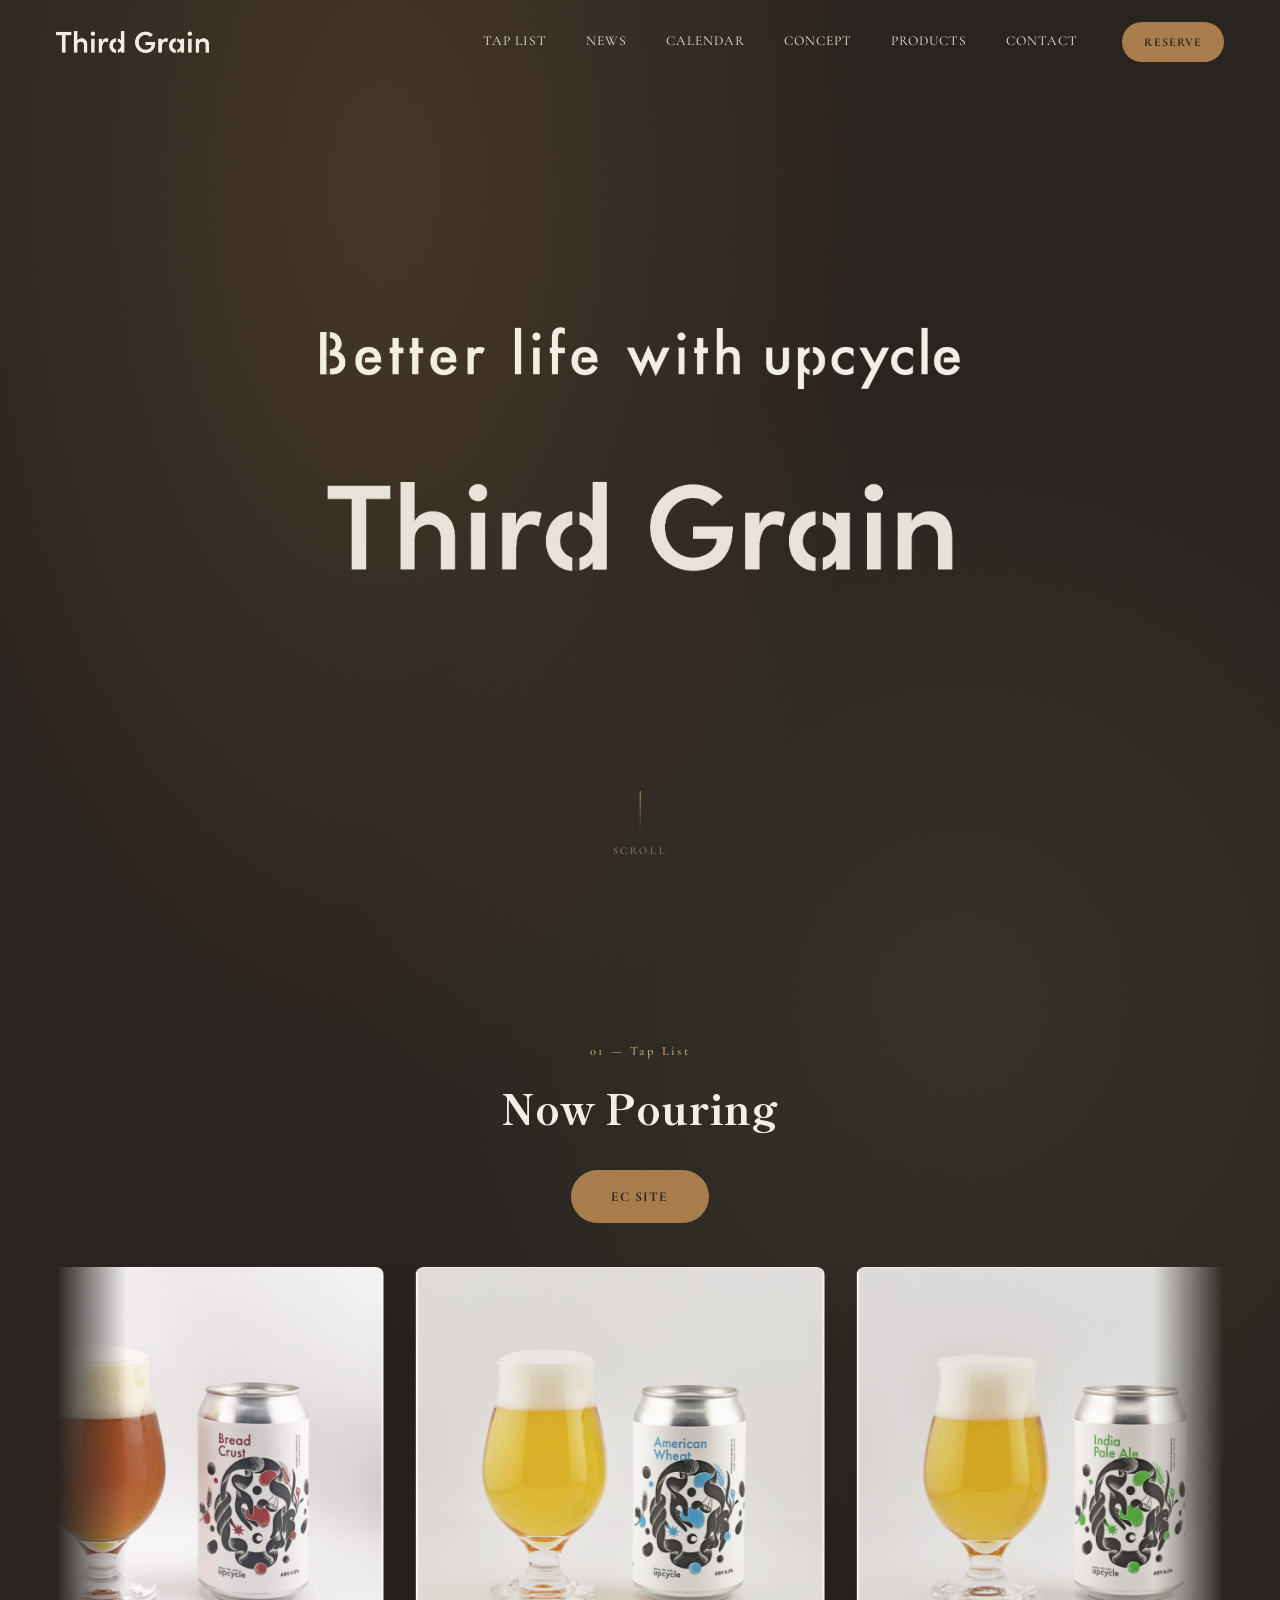
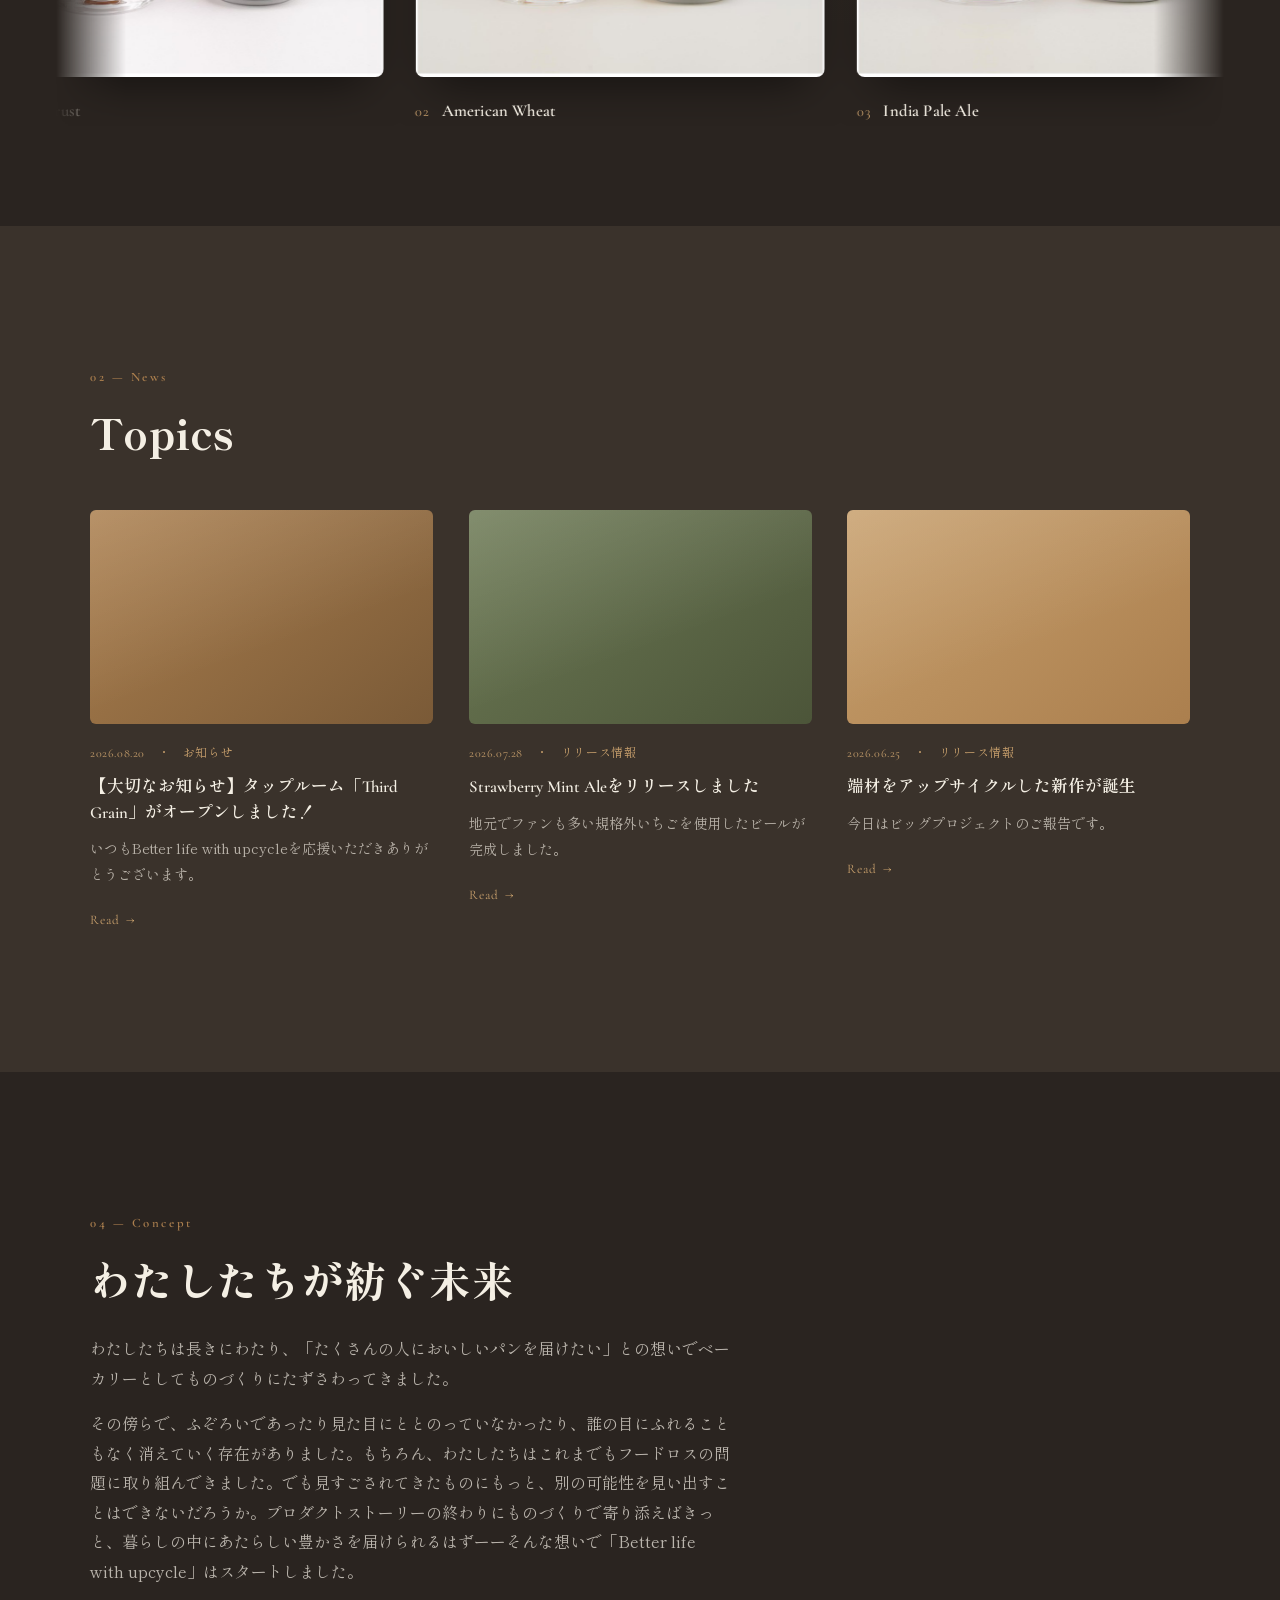
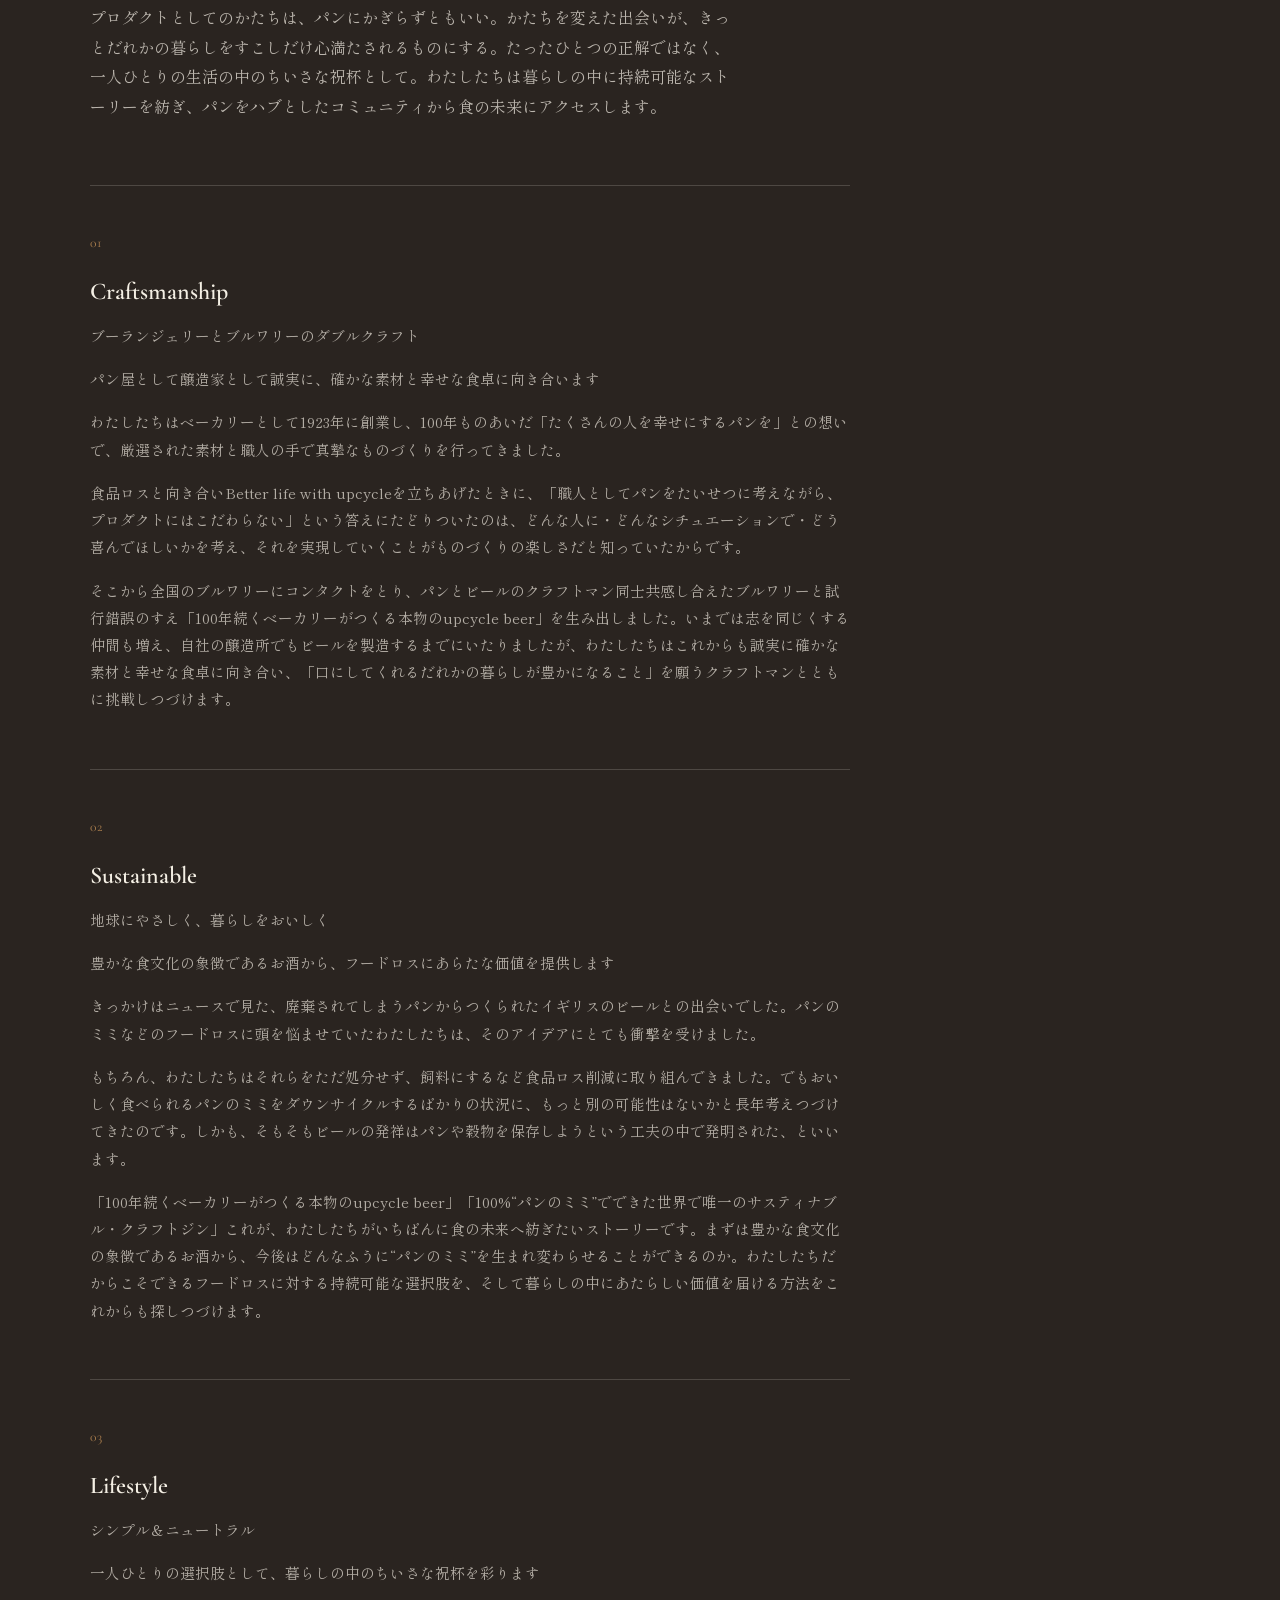
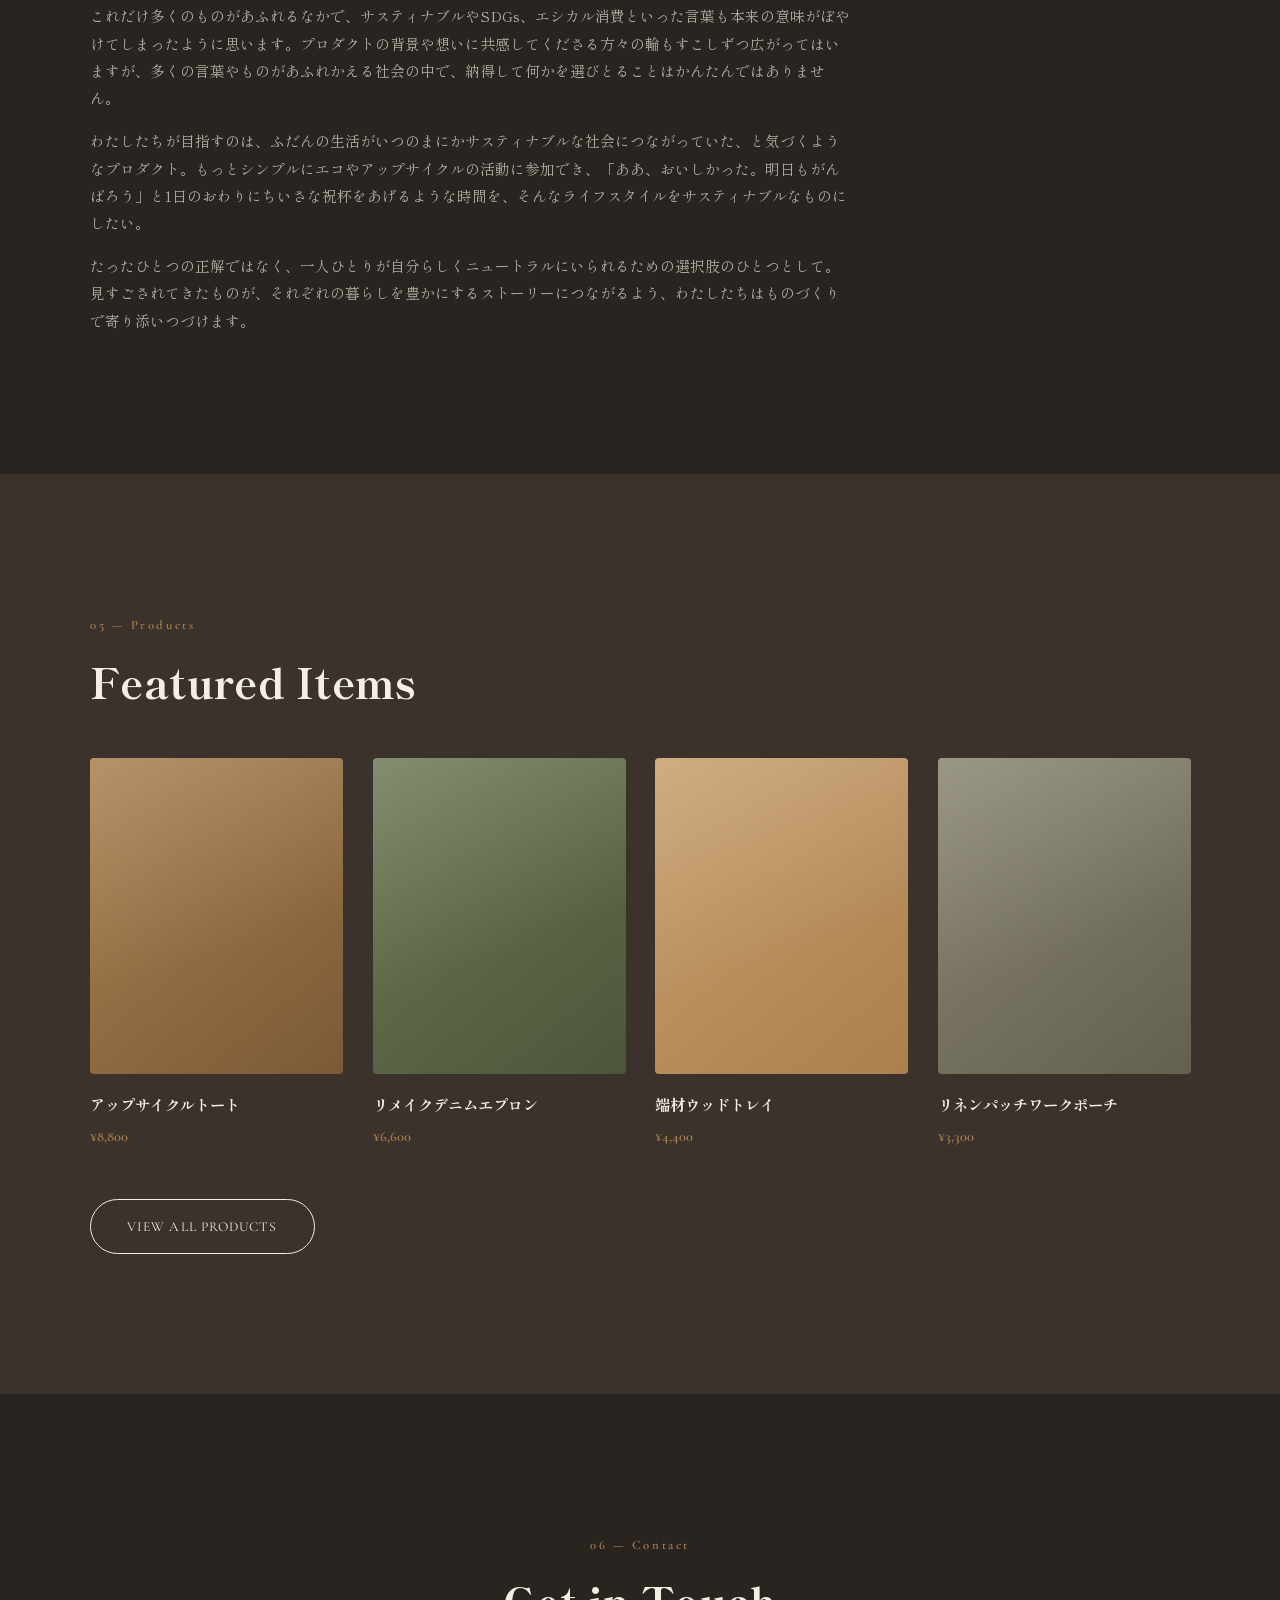
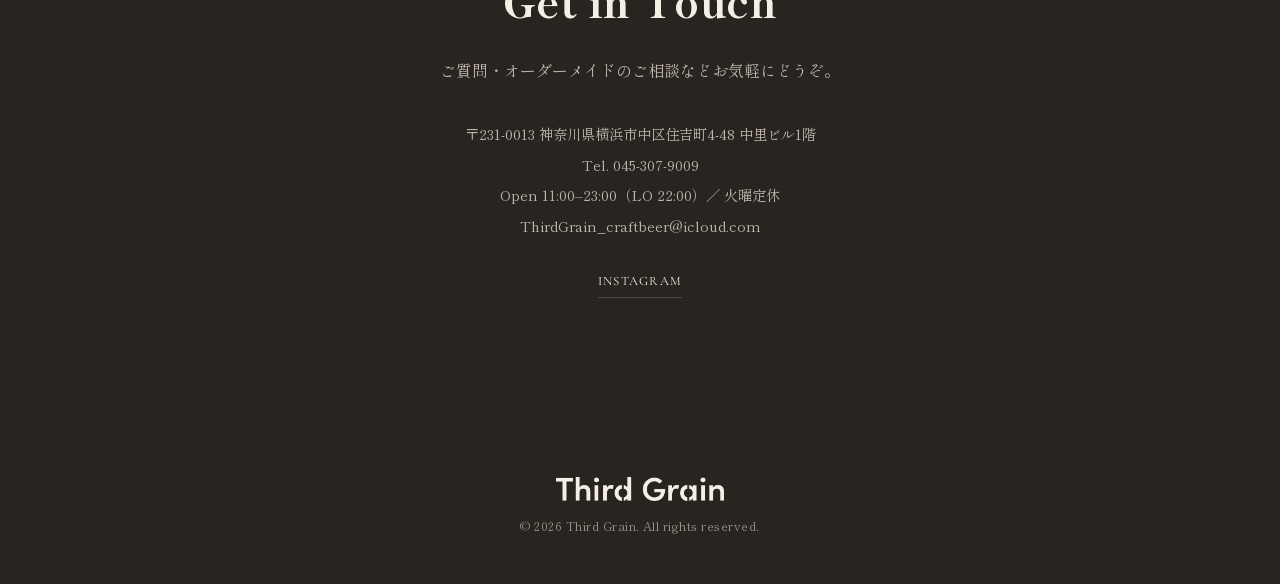
==== index.html @ 205fe486 "Swap site fonts to a free match for upcycle-beer.com's EC typefaces The EC site's actual fonts turne" ====
<!doctype html>
<html lang="ja">
<head>
<meta charset="UTF-8">
<meta name="viewport" content="width=device-width, initial-scale=1.0">
<title>Third Grain | Better life with upcycle</title>
<link rel="preconnect" href="https://fonts.googleapis.com">
<link rel="preconnect" href="https://fonts.gstatic.com" crossorigin>
<link href="https://fonts.googleapis.com/css2?family=Cormorant+Garamond:ital,wght@0,300;0,400;0,500;0,600;0,700;1,400&family=Shippori+Mincho:wght@400;500;600;700;800&display=swap" rel="stylesheet">
<link rel="stylesheet" href="style.css?v=20261001">
</head>
<body>

<!-- グレインテクスチャ(全ページ共通オーバーレイ) -->
<svg class="grain-defs" width="0" height="0">
  <filter id="grainFilter">
    <feTurbulence type="fractalNoise" baseFrequency="0.9" numOctaves="2" stitchTiles="stitch" result="noise"/>
    <feColorMatrix in="noise" type="matrix"
      values="0 0 0 0 0
              0 0 0 0 0
              0 0 0 0 0
              0 0 0 0.5 0"/>
  </filter>
</svg>
<div class="grain-overlay"></div>
<div class="scroll-progress" id="scrollProgress"></div>

<!-- ナビゲーション -->
<header class="site-nav" id="siteNav">
  <div class="nav-inner">
    <a class="nav-mark" href="#top">
      <img class="nav-mark-main" src="assets/wordmark-light.png" alt="Third Grain">
    </a>
    <div class="nav-right">
      <nav class="nav-links">
        <a href="#gallery">Tap List</a>
        <a href="#news">News</a>
        <a href="#calendar">Calendar</a>
        <a href="#concept">Concept</a>
        <a href="#products">Products</a>
        <a href="#contact">Contact</a>
      </nav>
      <a class="nav-cta" href="https://www.hotpepper.jp/strJ004660130/" target="_blank" rel="noopener">Reserve</a>
      <button class="nav-toggle" id="navToggle" aria-label="メニュー">
        <span></span><span></span><span></span>
      </button>
    </div>
  </div>
</header>

<!-- カレンダー(出店・イベント予定):通常のスクロールには出さず、ナビの「Calendar」から開くオーバーレイ -->
<div class="calendar-page-overlay" id="calendarOverlay" hidden>
  <div class="calendar-page-panel">
    <button type="button" class="calendar-page-close" id="calendarOverlayClose" aria-label="閉じる">×</button>
    <p class="eyebrow">03 — Events</p>
    <h2 class="section-title">Calendar</h2>

    <div class="calendar-wrap">
      <div class="calendar-head">
        <button type="button" class="calendar-nav" id="calPrev" aria-label="前の月">‹</button>
        <p class="calendar-month" id="calMonthLabel">-</p>
        <button type="button" class="calendar-nav" id="calNext" aria-label="次の月">›</button>
      </div>
      <div class="calendar-grid" id="calGrid"></div>
    </div>
  </div>
</div>

<div class="calendar-modal-backdrop" id="calModalBackdrop" hidden>
  <div class="calendar-detail" id="calDetail"></div>
</div>

<!-- ヒーロー〜タップリスト:境目のない一続きのダーク背景 -->
<div class="dark-zone">
  <section class="hero" id="top">
    <div class="hero-content">
      <img class="hero-tagline reveal-item" data-delay="0" src="assets/tagline-light.png" alt="Better life with upcycle">
      <span class="sr-only">Third Grain</span>
      <div class="logo-stage" id="logoStage" aria-hidden="true">
        <div class="logo-stage-inner">
        <div class="pc rise" style="left:1.005%;width:10.171%;top:61.765%;height:36.029%;--d:0.550s"><div class="ink" style="left:-9.884%;width:983.140%;top:-171.429%;height:277.551%"></div></div>
        <div class="pc rise" style="left:12.419%;width:8.870%;top:61.765%;height:36.029%;--d:0.625s"><div class="ink" style="left:-140.000%;width:1127.333%;top:-171.429%;height:277.551%"></div></div>
        <div class="pc rise" style="left:23.063%;width:3.253%;top:61.765%;height:36.029%;--d:0.700s"><div class="ink" style="left:-709.091%;width:3074.545%;top:-171.429%;height:277.551%"></div></div>
        <div class="pc rise" style="left:28.267%;width:6.505%;top:61.765%;height:36.029%;--d:0.775s"><div class="ink" style="left:-434.545%;width:1537.273%;top:-171.429%;height:277.551%"></div></div>
        <div class="pc fromTop" style="left:35.127%;width:5.027%;top:61.765%;height:36.029%;--d:1.000s"><div class="ink" style="left:-698.824%;width:1989.412%;top:-171.429%;height:277.551%"></div></div>
        <div class="pc fromBot" style="left:39.799%;width:5.145%;top:61.765%;height:36.029%;--d:1.000s"><div class="ink" style="left:-773.563%;width:1943.678%;top:-171.429%;height:277.551%"></div></div>
        <div class="pc rise" style="left:51.390%;width:13.306%;top:61.765%;height:36.029%;--d:0.925s"><div class="ink" style="left:-386.222%;width:751.556%;top:-171.429%;height:277.551%"></div></div>
        <div class="pc rise" style="left:66.233%;width:6.564%;top:61.765%;height:36.029%;--d:1.000s"><div class="ink" style="left:-1009.009%;width:1523.423%;top:-171.429%;height:277.551%"></div></div>
        <div class="pc fromTop" style="left:73.093%;width:5.027%;top:61.765%;height:36.029%;--d:1.225s"><div class="ink" style="left:-1454.118%;width:1989.412%;top:-171.429%;height:277.551%"></div></div>
        <div class="pc fromBot" style="left:77.765%;width:5.204%;top:61.765%;height:36.029%;--d:1.225s"><div class="ink" style="left:-1494.318%;width:1921.591%;top:-171.429%;height:277.551%"></div></div>
        <div class="pc rise" style="left:84.920%;width:3.193%;top:61.765%;height:36.029%;--d:1.150s"><div class="ink" style="left:-2659.259%;width:3131.481%;top:-171.429%;height:277.551%"></div></div>
        <div class="pc rise" style="left:90.065%;width:8.930%;top:61.765%;height:36.029%;--d:1.225s"><div class="ink" style="left:-1008.609%;width:1119.868%;top:-171.429%;height:277.551%"></div></div>
        </div>
      </div>
    </div>
    <a href="#gallery" class="scroll-cue" aria-label="スクロールして続きを見る">
      <span class="scroll-cue-line"></span>
      <span class="scroll-cue-text">SCROLL</span>
    </a>
  </section>

  <!-- タップリスト(自動横スクロール) -->
  <section class="section gallery" id="gallery">
    <div class="section-inner">
      <p class="eyebrow reveal-on-scroll light">01 — Tap List</p>
      <h2 class="section-title light reveal-on-scroll">Now Pouring</h2>
      <a class="nav-cta ec-cta reveal-on-scroll" href="https://upcycle-beer.com/?srsltid=AfmBOorLxPD1S9AR55NLok968urN-Kt15aA11379yNTFlN8lTMMnHVA3" target="_blank" rel="noopener">EC SITE</a>
    </div>
    <div class="marquee">
      <div class="marquee-track" id="marqueeTrack"></div>
    </div>
  </section>
</div>

<main>

  <!-- 最新情報 -->
  <section class="section news" id="news">
    <div class="section-inner">
      <p class="eyebrow reveal-on-scroll">02 — News</p>
      <h2 class="section-title reveal-on-scroll">Topics</h2>

      <div class="news-grid" id="newsGrid"></div>
    </div>
  </section>

  <!-- コンセプト -->
  <section class="section concept" id="concept">
    <div class="section-inner">
      <p class="eyebrow reveal-on-scroll">04 — Concept</p>
      <h2 class="section-title reveal-on-scroll">わたしたちが紡ぐ未来</h2>
      <p class="section-text reveal-on-scroll">
        わたしたちは長きにわたり、「たくさんの人においしいパンを届けたい」との想いでベーカリーとしてものづくりにたずさわってきました。
      </p>
      <p class="section-text reveal-on-scroll">
        その傍らで、ふぞろいであったり見た目にととのっていなかったり、誰の目にふれることもなく消えていく存在がありました。もちろん、わたしたちはこれまでもフードロスの問題に取り組んできました。でも見すごされてきたものにもっと、別の可能性を見い出すことはできないだろうか。プロダクトストーリーの終わりにものづくりで寄り添えばきっと、暮らしの中にあたらしい豊かさを届けられるはずーーそんな想いで「Better life with upcycle」はスタートしました。
      </p>
      <p class="section-text reveal-on-scroll">
        プロダクトとしてのかたちは、パンにかぎらずともいい。かたちを変えた出会いが、きっとだれかの暮らしをすこしだけ心満たされるものにする。たったひとつの正解ではなく、一人ひとりの生活の中のちいさな祝杯として。わたしたちは暮らしの中に持続可能なストーリーを紡ぎ、パンをハブとしたコミュニティから食の未来にアクセスします。
      </p>

      <div class="concept-blocks">
        <article class="concept-block reveal-on-scroll">
          <span class="concept-num">01</span>
          <h3>Craftsmanship</h3>
          <p class="concept-tagline">ブーランジェリーとブルワリーのダブルクラフト</p>
          <p class="concept-lead">パン屋として醸造家として誠実に、確かな素材と幸せな食卓に向き合います</p>
          <p>わたしたちはベーカリーとして1923年に創業し、100年ものあいだ「たくさんの人を幸せにするパンを」との想いで、厳選された素材と職人の手で真摯なものづくりを行ってきました。</p>
          <p>食品ロスと向き合いBetter life with upcycleを立ちあげたときに、「職人としてパンをたいせつに考えながら、プロダクトにはこだわらない」という答えにたどりついたのは、どんな人に・どんなシチュエーションで・どう喜んでほしいかを考え、それを実現していくことがものづくりの楽しさだと知っていたからです。</p>
          <p>そこから全国のブルワリーにコンタクトをとり、パンとビールのクラフトマン同士共感し合えたブルワリーと試行錯誤のすえ「100年続くベーカリーがつくる本物のupcycle beer」を生み出しました。いまでは志を同じくする仲間も増え、自社の醸造所でもビールを製造するまでにいたりましたが、わたしたちはこれからも誠実に確かな素材と幸せな食卓に向き合い、「口にしてくれるだれかの暮らしが豊かになること」を願うクラフトマンとともに挑戦しつづけます。</p>
        </article>

        <article class="concept-block reveal-on-scroll">
          <span class="concept-num">02</span>
          <h3>Sustainable</h3>
          <p class="concept-tagline">地球にやさしく、暮らしをおいしく</p>
          <p class="concept-lead">豊かな食文化の象徴であるお酒から、フードロスにあらたな価値を提供します</p>
          <p>きっかけはニュースで見た、廃棄されてしまうパンからつくられたイギリスのビールとの出会いでした。パンのミミなどのフードロスに頭を悩ませていたわたしたちは、そのアイデアにとても衝撃を受けました。</p>
          <p>もちろん、わたしたちはそれらをただ処分せず、飼料にするなど食品ロス削減に取り組んできました。でもおいしく食べられるパンのミミをダウンサイクルするばかりの状況に、もっと別の可能性はないかと長年考えつづけてきたのです。しかも、そもそもビールの発祥はパンや穀物を保存しようという工夫の中で発明された、といいます。</p>
          <p>「100年続くベーカリーがつくる本物のupcycle beer」「100%“パンのミミ”でできた世界で唯一のサスティナブル・クラフトジン」これが、わたしたちがいちばんに食の未来へ紡ぎたいストーリーです。まずは豊かな食文化の象徴であるお酒から、今後はどんなふうに“パンのミミ”を生まれ変わらせることができるのか。わたしたちだからこそできるフードロスに対する持続可能な選択肢を、そして暮らしの中にあたらしい価値を届ける方法をこれからも探しつづけます。</p>
        </article>

        <article class="concept-block reveal-on-scroll">
          <span class="concept-num">03</span>
          <h3>Lifestyle</h3>
          <p class="concept-tagline">シンプル＆ニュートラル</p>
          <p class="concept-lead">一人ひとりの選択肢として、暮らしの中のちいさな祝杯を彩ります</p>
          <p>これだけ多くのものがあふれるなかで、サスティナブルやSDGs、エシカル消費といった言葉も本来の意味がぼやけてしまったように思います。プロダクトの背景や想いに共感してくださる方々の輪もすこしずつ広がってはいますが、多くの言葉やものがあふれかえる社会の中で、納得して何かを選びとることはかんたんではありません。</p>
          <p>わたしたちが目指すのは、ふだんの生活がいつのまにかサスティナブルな社会につながっていた、と気づくようなプロダクト。もっとシンプルにエコやアップサイクルの活動に参加でき、「ああ、おいしかった。明日もがんばろう」と1日のおわりにちいさな祝杯をあげるような時間を、そんなライフスタイルをサスティナブルなものにしたい。</p>
          <p>たったひとつの正解ではなく、一人ひとりが自分らしくニュートラルにいられるための選択肢のひとつとして。見すごされてきたものが、それぞれの暮らしを豊かにするストーリーにつながるよう、わたしたちはものづくりで寄り添いつづけます。</p>
        </article>
      </div>
    </div>
  </section>

  <!-- プロダクト -->
  <section class="section products" id="products">
    <div class="section-inner">
      <p class="eyebrow reveal-on-scroll">05 — Products</p>
      <h2 class="section-title reveal-on-scroll">Featured Items</h2>

      <div class="product-grid">
        <article class="product-card reveal-on-scroll">
          <div class="product-thumb thumb-a"></div>
          <h3>アップサイクルトート</h3>
          <p class="product-price">¥8,800</p>
        </article>
        <article class="product-card reveal-on-scroll">
          <div class="product-thumb thumb-b"></div>
          <h3>リメイクデニムエプロン</h3>
          <p class="product-price">¥6,600</p>
        </article>
        <article class="product-card reveal-on-scroll">
          <div class="product-thumb thumb-c"></div>
          <h3>端材ウッドトレイ</h3>
          <p class="product-price">¥4,400</p>
        </article>
        <article class="product-card reveal-on-scroll">
          <div class="product-thumb thumb-d"></div>
          <h3>リネンパッチワークポーチ</h3>
          <p class="product-price">¥3,300</p>
        </article>
      </div>

      <a href="#" class="btn-outline reveal-on-scroll">View All Products</a>
    </div>
  </section>

  <!-- コンタクト -->
  <section class="section contact" id="contact">
    <div class="section-inner narrow">
      <p class="eyebrow reveal-on-scroll">06 — Contact</p>
      <h2 class="section-title reveal-on-scroll">Get in Touch</h2>
      <p class="section-text reveal-on-scroll">
        ご質問・オーダーメイドのご相談などお気軽にどうぞ。
      </p>
      <div class="contact-info reveal-on-scroll">
        <p>〒231-0013 神奈川県横浜市中区住吉町4-48 中里ビル1階</p>
        <p>Tel. 045-307-9009</p>
        <p>Open 11:00–23:00（LO 22:00）／ 火曜定休</p>
        <p>ThirdGrain_craftbeer@icloud.com</p>
      </div>
      <div class="sns-row reveal-on-scroll">
        <a href="https://www.instagram.com/thirdgrain_yokohama/?utm_source=ig_web_button_share_sheet" target="_blank" rel="noopener" aria-label="Instagram">Instagram</a>
      </div>
    </div>
  </section>

</main>

<footer class="site-footer">
  <img class="footer-logo" src="assets/wordmark-light.png" alt="Third Grain">
  <p>&copy; 2026 Third Grain. All rights reserved.</p>
</footer>

<script src="script.js?v=20260923"></script>
</body>
</html>
---- style.css ----
/* =========================================================
   Third Grain — Better life with upcycle
   ========================================================= */

:root {
  --cream: #f4efe4;
  --cream-2: #ece4d3;
  --espresso: #2a2420;
  --espresso-soft: #3a322b;
  --ink: #2a2420;
  --wheat: #ab7f4e;
  --wheat-soft: #c79f6c;
  --olive: #6d7a55;
  --line: rgba(42, 36, 32, 0.14);
  --line-inverse: rgba(244, 239, 228, 0.18);

  /* EC(upcycle-beer.com)のメインフォント(和文:筑紫Aオールド明朝/欧文:Cormorant Garamond)は
     有料のWebフォント契約が必要なため、雰囲気の近い無料フォントで代用 */
  --font-logo: "Cormorant Garamond", "Shippori Mincho", serif;
  --font-tag: "Cormorant Garamond", "Shippori Mincho", serif;
  --font-jp: "Shippori Mincho", "Hiragino Mincho ProN", serif;

  --ease: cubic-bezier(0.22, 1, 0.36, 1);
}

* { box-sizing: border-box; }

html { scroll-behavior: smooth; }

body {
  margin: 0;
  background: var(--espresso);
  color: var(--cream);
  font-family: var(--font-jp);
  line-height: 1.85;
  -webkit-font-smoothing: antialiased;
  overflow-x: hidden;
}

img { max-width: 100%; display: block; }

a { color: inherit; text-decoration: none; }

/* ---------- グレインテクスチャ ---------- */
.grain-defs { position: absolute; width: 0; height: 0; }

.grain-overlay {
  position: fixed;
  inset: 0;
  z-index: 999;
  pointer-events: none;
  opacity: 0.05;
  mix-blend-mode: multiply;
}
.grain-overlay::before {
  content: "";
  position: absolute;
  inset: -50%;
  width: 200%;
  height: 200%;
  filter: url(#grainFilter);
}
:root:not([data-theme="light"]) .grain-overlay { mix-blend-mode: overlay; opacity: 0.08; }
:root[data-theme="dark"] .grain-overlay { mix-blend-mode: overlay; opacity: 0.08; }

/* ---------- スクロール進捗バー ---------- */
.scroll-progress {
  position: fixed;
  top: 0;
  left: 0;
  height: 2px;
  width: 0%;
  background: linear-gradient(90deg, var(--wheat), var(--wheat-soft));
  z-index: 200;
  transition: width 0.1s linear;
  pointer-events: none;
}

/* ---------- ナビゲーション ---------- */
.site-nav {
  position: fixed;
  top: 0; left: 0; right: 0;
  z-index: 100;
  padding: 22px clamp(20px, 5vw, 56px);
  transition: background 0.4s var(--ease), box-shadow 0.4s var(--ease), padding 0.4s var(--ease);
}
.site-nav.scrolled {
  background: rgba(42, 36, 32, 0.85);
  backdrop-filter: blur(10px);
  box-shadow: 0 1px 0 var(--line-inverse);
  padding: 14px clamp(20px, 5vw, 56px);
}
.nav-inner {
  max-width: 1200px;
  margin: 0 auto;
  display: flex;
  align-items: center;
  justify-content: space-between;
}
.nav-mark-main {
  display: block;
  height: 22px;
  width: auto;
  opacity: 0;
  transform: translateY(-6px);
  transition: opacity 0.4s var(--ease), transform 0.4s var(--ease);
}
.site-nav.scrolled .nav-mark-main { opacity: 1; transform: translateY(0); }
.site-nav.no-hero .nav-mark-main { opacity: 1; transform: translateY(0); }
.site-nav.no-hero { background: rgba(42, 36, 32, 0.85); backdrop-filter: blur(10px); box-shadow: 0 1px 0 var(--line-inverse); }

.nav-right {
  display: flex;
  align-items: center;
  gap: clamp(24px, 3.5vw, 44px);
}

.nav-links {
  display: flex;
  gap: clamp(20px, 3vw, 40px);
}
.nav-links a {
  font-family: var(--font-tag);
  font-size: 0.85rem;
  letter-spacing: 0.08em;
  text-transform: uppercase;
  color: var(--cream);
  position: relative;
  padding-bottom: 4px;
  transition: color 0.4s var(--ease);
}
.nav-links a::after {
  content: "";
  position: absolute;
  left: 0; bottom: 0;
  width: 0%;
  height: 1px;
  background: var(--wheat);
  transition: width 0.3s var(--ease);
}
.nav-links a:hover::after { width: 100%; }

.nav-cta {
  flex: none;
  padding: 9px 22px;
  border-radius: 999px;
  background: var(--wheat);
  color: var(--espresso);
  font-family: var(--font-tag);
  font-weight: 700;
  font-size: 0.75rem;
  letter-spacing: 0.09em;
  text-transform: uppercase;
  white-space: nowrap;
  transition: background 0.3s var(--ease), transform 0.3s var(--ease);
}
.nav-cta:hover { background: var(--wheat-soft); transform: translateY(-1px); }

.ec-cta {
  display: inline-block;
  margin-top: 8px;
  padding: 14px 40px;
  font-size: 0.85rem;
}

.nav-toggle {
  display: none;
  flex-direction: column;
  justify-content: center;
  gap: 5px;
  width: 26px;
  height: 20px;
  padding: 0;
  background: none;
  border: none;
  cursor: pointer;
  flex: none;
}
.nav-toggle span {
  display: block;
  width: 100%;
  height: 2px;
  border-radius: 2px;
  background: var(--cream);
  transition: transform 0.3s var(--ease), opacity 0.3s var(--ease);
}
.site-nav.menu-open .nav-toggle span:nth-child(1) { transform: translateY(7px) rotate(45deg); }
.site-nav.menu-open .nav-toggle span:nth-child(2) { opacity: 0; }
.site-nav.menu-open .nav-toggle span:nth-child(3) { transform: translateY(-7px) rotate(-45deg); }

/* ---------- ヒーロー〜タップリスト(継ぎ目のない背景) ---------- */
.dark-zone {
  position: relative;
  overflow: hidden;
  background:
    radial-gradient(ellipse at 30% 10%, rgba(171, 127, 78, 0.22), transparent 40%),
    radial-gradient(ellipse at 75% 55%, rgba(109, 122, 85, 0.18), transparent 45%),
    var(--espresso);
}
.hero {
  position: relative;
  min-height: 100vh;
  display: flex;
  align-items: center;
  justify-content: center;
  overflow: hidden;
}
.hero-content {
  position: relative;
  z-index: 2;
  text-align: center;
  padding: 0 24px;
  /* タグラインとThird Grainのロゴを元アートワークと同じ比率で並べるための共通の幅 */
  --lockup-w: clamp(300px, 50vw, 820px);
}
/* 画面には見せず、読み上げ・検索エンジン向けだけに残すテキスト */
.sr-only {
  position: absolute;
  width: 1px;
  height: 1px;
  overflow: hidden;
  clip: rect(0, 0, 0, 0);
  white-space: nowrap;
}
.hero-tagline {
  display: block;
  margin: 0 auto;
  margin-bottom: calc(var(--lockup-w) * 0.1414);
  width: var(--lockup-w);
  height: auto;
  max-width: 92vw;
}
/* ロゴ登場アニメーション */
.reveal-item {
  opacity: 0;
  transform: translateY(24px);
  animation: revealUp 0.9s var(--ease) forwards;
}
.reveal-item[data-delay="0"] { animation-delay: 0.25s; }
@keyframes revealUp {
  to { opacity: 1; transform: translateY(0); }
}
.logo-stage {
  position: relative;
  overflow: hidden;
  margin: 0 auto;
  width: var(--lockup-w);
  aspect-ratio: 1691 / 245;
  max-width: 92vw;
}
/* pc/ink の left/top/width/height は元の1691x680全体を基準にした値なので、
   このinnerでその全体サイズを再現してから、Third Grainの行だけが見えるように上へずらす */
.logo-stage-inner {
  position: absolute;
  left: 0;
  top: -171.429%;
  width: 100%;
  aspect-ratio: 1691 / 680;
}
.logo-stage .pc { position: absolute; overflow: hidden; }
.logo-stage .ink {
  position: absolute;
  background: var(--cream);
  -webkit-mask: url('assets/logo-motion-mask.png') 0 0/100% 100% no-repeat;
  mask: url('assets/logo-motion-mask.png') 0 0/100% 100% no-repeat;
}
.logo-anim .rise .ink { animation: logoRise 0.9s cubic-bezier(0.2, 0.9, 0.25, 1.12) var(--d) both; }
.logo-anim .fromTop .ink { animation: logoFromTop 1s cubic-bezier(0.7, 0, 0.2, 1) var(--d) both; }
.logo-anim .fromBot .ink { animation: logoFromBot 1s cubic-bezier(0.7, 0, 0.2, 1) var(--d) both; }
@keyframes logoRise { from { transform: translateY(105%); } to { transform: none; } }
@keyframes logoFromTop { 0% { transform: translateY(-105%); } 100% { transform: none; } }
@keyframes logoFromBot { 0% { transform: translateY(105%); } 100% { transform: none; } }
@media (prefers-reduced-motion: reduce) {
  .logo-anim .ink { animation: none !important; }
}
.scroll-cue {
  position: absolute;
  bottom: 40px;
  left: 50%;
  transform: translateX(-50%);
  z-index: 2;
  display: flex;
  flex-direction: column;
  align-items: center;
  gap: 10px;
  opacity: 0;
  animation: fadeIn 1s var(--ease) forwards 1.6s;
}
.scroll-cue-line {
  width: 1px;
  height: 40px;
  background: linear-gradient(var(--wheat-soft), transparent);
  animation: cueMove 1.8s ease-in-out infinite;
}
.scroll-cue-text {
  font-family: var(--font-tag);
  font-size: 0.65rem;
  letter-spacing: 0.25em;
  color: rgba(244, 239, 228, 0.55);
}
@keyframes cueMove {
  0%, 100% { transform: scaleY(1); opacity: 0.4; }
  50% { transform: scaleY(1.3); opacity: 1; }
}
@keyframes fadeIn { to { opacity: 1; } }

/* ---------- 共通セクション ---------- */
.section { padding: clamp(72px, 12vw, 140px) clamp(20px, 5vw, 56px); }
.section-inner { max-width: 1100px; margin: 0 auto; }
.section-inner.narrow { max-width: 640px; text-align: center; }

.eyebrow {
  font-family: var(--font-tag);
  font-weight: 600;
  font-size: 0.8rem;
  letter-spacing: 0.2em;
  color: var(--wheat);
  margin: 0 0 14px;
}
.eyebrow.light { color: var(--wheat-soft); }

.section-title {
  font-size: clamp(1.6rem, 4vw, 2.6rem);
  font-weight: 900;
  line-height: 1.4;
  margin: 0 0 26px;
  letter-spacing: 0.01em;
}
.section-title.light { color: var(--cream); }

.section-text {
  max-width: 640px;
  color: rgba(244, 239, 228, 0.72);
  font-size: 1rem;
}
.contact .section-text { margin: 0 auto 36px; }

/* スクロール表示アニメーション */
.reveal-on-scroll {
  opacity: 0;
  transform: translateY(40px) scale(0.97);
  transition: opacity 0.9s var(--ease), transform 0.9s var(--ease);
  transition-delay: var(--reveal-delay, 0s);
  will-change: opacity, transform;
}
.reveal-on-scroll.is-visible {
  opacity: 1;
  transform: translateY(0) scale(1);
}

@media (prefers-reduced-motion: reduce) {
  .reveal-on-scroll {
    opacity: 1;
    transform: none;
    transition: none;
  }
}

/* ---------- 最新情報 ---------- */
.news { background: var(--espresso-soft); }
.news-grid {
  margin-top: 48px;
  display: grid;
  grid-template-columns: repeat(auto-fit, minmax(260px, 1fr));
  gap: 36px;
}
.news-card { text-align: left; }
.news-thumb {
  display: block;
  aspect-ratio: 16 / 10;
  border-radius: 6px;
  margin-bottom: 18px;
  position: relative;
  overflow: hidden;
}
.news-thumb img {
  width: 100%;
  height: 100%;
  object-fit: cover;
  display: block;
}
.news-thumb::after {
  content: "";
  position: absolute; inset: 0;
  background: linear-gradient(160deg, rgba(255,255,255,0.15), transparent 60%);
}
.news-meta {
  margin: 0 0 10px;
  font-family: var(--font-tag);
  font-size: 0.75rem;
  letter-spacing: 0.05em;
  color: var(--wheat-soft);
}
.news-card h3 {
  font-family: var(--font-tag);
  font-weight: 600;
  font-size: 1.05rem;
  line-height: 1.5;
  margin: 0 0 10px;
  color: var(--cream);
}
.news-excerpt {
  margin: 0 0 16px;
  font-size: 0.88rem;
  color: rgba(244, 239, 228, 0.68);
}
.news-read {
  font-family: var(--font-tag);
  font-size: 0.82rem;
  letter-spacing: 0.06em;
  color: var(--wheat-soft);
  display: inline-flex;
  align-items: center;
  gap: 6px;
  transition: gap 0.3s var(--ease), color 0.3s var(--ease);
}
.news-read span { transition: transform 0.3s var(--ease); }
.news-read:hover { color: var(--wheat); gap: 10px; }

/* ---------- コンセプト ---------- */
.concept-blocks {
  margin-top: 64px;
  display: flex;
  flex-direction: column;
  gap: 56px;
}
.concept-block {
  max-width: 760px;
  padding-top: 40px;
  border-top: 1px solid var(--line-inverse);
}
.concept-num {
  font-family: var(--font-logo);
  font-size: 0.85rem;
  color: var(--wheat);
  letter-spacing: 0.1em;
}
.concept-block h3 {
  font-family: var(--font-tag);
  font-weight: 600;
  font-size: 1.5rem;
  margin: 14px 0 8px;
  color: var(--cream);
}
.concept-tagline {
  margin: 0 0 4px;
  font-size: 0.9rem;
  color: var(--wheat-soft);
}
.concept-lead {
  margin: 0 0 20px;
  font-size: 1rem;
  color: var(--cream);
}
.concept-block p {
  margin: 0 0 16px;
  font-size: 0.92rem;
  color: rgba(244, 239, 228, 0.68);
}
.concept-block p:last-child { margin-bottom: 0; }

/* ---------- プロダクト ---------- */
.products { background: var(--espresso-soft); }
.product-grid {
  margin-top: 48px;
  display: grid;
  grid-template-columns: repeat(auto-fit, minmax(220px, 1fr));
  gap: 30px;
}
.product-card { text-align: left; }
.product-thumb {
  aspect-ratio: 4 / 5;
  border-radius: 4px;
  margin-bottom: 16px;
  position: relative;
  overflow: hidden;
}
.product-thumb::after {
  content: "";
  position: absolute; inset: 0;
  background: linear-gradient(160deg, rgba(255,255,255,0.15), transparent 60%);
}
.thumb-a { background: linear-gradient(140deg, #ab7f4e, #7a5a37); }
.thumb-b { background: linear-gradient(140deg, #6d7a55, #4c5539); }
.thumb-c { background: linear-gradient(140deg, #c79f6c, #ab7f4e); }
.thumb-d { background: linear-gradient(140deg, #8a8570, #63604f); }

.product-card h3 {
  font-size: 0.95rem;
  font-weight: 700;
  margin: 0 0 6px;
}
.product-price {
  margin: 0;
  font-family: var(--font-tag);
  color: var(--wheat);
  font-weight: 600;
  font-size: 0.9rem;
}

.btn-outline {
  display: inline-block;
  margin-top: 48px;
  padding: 14px 36px;
  border: 1px solid var(--cream);
  border-radius: 999px;
  font-family: var(--font-tag);
  font-size: 0.85rem;
  letter-spacing: 0.08em;
  text-transform: uppercase;
  transition: background 0.3s var(--ease), color 0.3s var(--ease);
}
.btn-outline:hover { background: var(--cream); color: var(--espresso); }

/* ---------- タップリスト(自動横スクロール) ---------- */
.gallery { padding-bottom: clamp(60px, 8vw, 100px); }
.gallery .section-inner { text-align: center; margin-bottom: 44px; }

.marquee {
  overflow: hidden;
  touch-action: pan-y;
  cursor: grab;
  user-select: none;
  -webkit-mask-image: linear-gradient(90deg, transparent, #000 6%, #000 94%, transparent);
  mask-image: linear-gradient(90deg, transparent, #000 6%, #000 94%, transparent);
}
.marquee.is-dragging { cursor: grabbing; }
.marquee-track {
  display: flex;
  gap: 32px;
  width: max-content;
  padding: 0 clamp(20px, 5vw, 56px);
  will-change: transform;
}

.tap-item {
  flex: 0 0 clamp(240px, 32vw, 420px);
  margin: 0;
}
.tap-item img {
  width: 100%;
  aspect-ratio: 1 / 1;
  object-fit: cover;
  border-radius: 8px;
  background: #ece7dd;
  box-shadow: 0 22px 44px -18px rgba(0, 0, 0, 0.55);
  transition: transform 0.4s var(--ease);
}
.tap-item:hover img { transform: translateY(-6px); }
.tap-item figcaption {
  margin-top: 18px;
  display: flex;
  align-items: baseline;
  gap: 12px;
}
.tap-num {
  font-family: var(--font-logo);
  font-size: 0.9rem;
  color: var(--wheat-soft);
  letter-spacing: 0.05em;
}
.tap-name {
  font-family: var(--font-tag);
  font-weight: 600;
  font-size: 1.05rem;
  color: var(--cream);
  letter-spacing: 0.01em;
}

/* ---------- カレンダー(Events) ---------- */
.calendar-wrap {
  margin-top: 48px;
  background: var(--espresso-soft);
  border: 1px solid var(--line-inverse);
  border-radius: 8px;
  padding: clamp(18px, 3vw, 30px);
}
.calendar-head {
  display: flex;
  align-items: center;
  justify-content: space-between;
  margin-bottom: 20px;
}
.calendar-month {
  margin: 0;
  font-family: var(--font-tag);
  font-weight: 600;
  font-size: 1.05rem;
  color: var(--cream);
}
.calendar-nav {
  width: 32px;
  height: 32px;
  border-radius: 50%;
  border: 1px solid var(--line-inverse);
  background: none;
  color: var(--cream);
  font-size: 1.1rem;
  line-height: 1;
  cursor: pointer;
  transition: background 0.3s var(--ease), color 0.3s var(--ease), border-color 0.3s var(--ease);
}
.calendar-nav:hover { background: var(--wheat); color: var(--espresso); border-color: var(--wheat); }

.calendar-grid {
  display: grid;
  grid-template-columns: repeat(7, 1fr);
  gap: 4px;
}
.calendar-dow {
  text-align: center;
  font-family: var(--font-tag);
  font-size: 0.72rem;
  letter-spacing: 0.04em;
  color: var(--wheat-soft);
  padding-bottom: 8px;
}
.calendar-day {
  min-height: 68px;
  display: flex;
  flex-direction: column;
  align-items: center;
  justify-content: flex-start;
  gap: 3px;
  padding: 8px 3px;
  border-radius: 6px;
  font-size: 0.82rem;
  color: rgba(244, 239, 228, 0.35);
  text-align: center;
}
.calendar-day.is-current-month { color: rgba(244, 239, 228, 0.85); }
.calendar-day.is-today { box-shadow: inset 0 0 0 1px var(--wheat-soft); }
.calendar-day.has-event {
  cursor: pointer;
  background: rgba(171, 127, 78, 0.16);
  transition: background 0.25s var(--ease);
}
.calendar-day.has-event:hover { background: rgba(171, 127, 78, 0.32); }
.calendar-day-title {
  width: 100%;
  font-family: var(--font-tag);
  font-size: 0.62rem;
  line-height: 1.25;
  color: var(--wheat-soft);
  overflow: hidden;
  text-overflow: ellipsis;
  display: -webkit-box;
  -webkit-line-clamp: 2;
  -webkit-box-orient: vertical;
}
.calendar-day-more {
  font-size: 0.58rem;
  color: rgba(244, 239, 228, 0.5);
}

/* カレンダー本体:通常のスクロールには出さず、ナビの「Calendar」から開くオーバーレイ */
.calendar-page-overlay {
  position: fixed;
  inset: 0;
  z-index: 250;
  display: flex;
  align-items: center;
  justify-content: center;
  padding: 24px;
  background: rgba(20, 14, 10, 0.72);
  backdrop-filter: blur(2px);
  animation: calendarFadeIn 0.25s var(--ease);
}
.calendar-page-overlay[hidden] { display: none; }
.calendar-page-panel {
  position: relative;
  width: min(640px, 100%);
  max-height: calc(100vh - 48px);
  overflow-y: auto;
  padding: clamp(28px, 4vw, 44px);
  background: var(--espresso-soft);
  border: 1px solid var(--line-inverse);
  border-radius: 12px;
  box-shadow: 0 30px 70px -20px rgba(0, 0, 0, 0.6);
  animation: calendarPopIn 0.3s var(--ease);
}
.calendar-page-panel .calendar-wrap { margin-top: 28px; }
.calendar-page-close {
  position: absolute;
  top: 18px;
  right: 18px;
  width: 32px;
  height: 32px;
  display: flex;
  align-items: center;
  justify-content: center;
  background: none;
  border: none;
  color: var(--wheat-soft);
  font-size: 1.3rem;
  line-height: 1;
  cursor: pointer;
  padding: 0;
}
.calendar-page-close:hover { color: var(--wheat); }

/* 日付クリックで開くイベント詳細ポップアップ(カレンダーオーバーレイの上に重ねて出す) */
.calendar-modal-backdrop {
  position: fixed;
  inset: 0;
  z-index: 260;
  display: flex;
  align-items: center;
  justify-content: center;
  padding: 24px;
  background: rgba(20, 14, 10, 0.6);
  backdrop-filter: blur(2px);
  animation: calendarFadeIn 0.25s var(--ease);
}
.calendar-modal-backdrop[hidden] { display: none; }
@keyframes calendarFadeIn {
  from { opacity: 0; }
  to { opacity: 1; }
}

.calendar-detail {
  position: relative;
  width: min(420px, 100%);
  max-height: calc(100vh - 48px);
  overflow-y: auto;
  padding: 32px 28px;
  background: var(--espresso-soft);
  border: 1px solid var(--line-inverse);
  border-radius: 10px;
  box-shadow: 0 30px 60px -20px rgba(0, 0, 0, 0.55);
  animation: calendarPopIn 0.3s var(--ease);
}
@keyframes calendarPopIn {
  from { opacity: 0; transform: translateY(12px) scale(0.97); }
  to { opacity: 1; transform: translateY(0) scale(1); }
}
.calendar-detail h4 {
  margin: 0 0 10px;
  padding-right: 24px;
  font-family: var(--font-tag);
  font-size: 1.15rem;
  font-weight: 600;
  color: var(--cream);
}
.calendar-detail p {
  margin: 6px 0;
  font-size: 0.9rem;
  line-height: 1.6;
  color: rgba(244, 239, 228, 0.75);
}
.calendar-detail a { color: var(--wheat-soft); text-decoration: underline; }
.calendar-detail-close {
  position: absolute;
  top: 16px;
  right: 16px;
  width: 28px;
  height: 28px;
  display: flex;
  align-items: center;
  justify-content: center;
  background: none;
  border: none;
  color: var(--wheat-soft);
  font-size: 1.1rem;
  line-height: 1;
  cursor: pointer;
  padding: 0;
}
.calendar-detail-close:hover { color: var(--wheat); }
.calendar-detail-close:hover { color: var(--wheat); }

/* ---------- コンタクト ---------- */
.contact-info { color: rgba(244, 239, 228, 0.72); font-size: 0.9rem; margin-bottom: 30px; }
.contact-info p { margin: 4px 0; }
.sns-row { display: flex; gap: 26px; justify-content: center; }
.sns-row a {
  font-family: var(--font-tag);
  font-size: 0.8rem;
  letter-spacing: 0.1em;
  text-transform: uppercase;
  border-bottom: 1px solid var(--line-inverse);
  padding-bottom: 3px;
  transition: border-color 0.3s var(--ease), color 0.3s var(--ease);
}
.sns-row a:hover { color: var(--wheat); border-color: var(--wheat); }

/* ---------- フッター ---------- */
.site-footer {
  background: var(--espresso);
  color: rgba(244, 239, 228, 0.55);
  text-align: center;
  padding: 40px 20px 46px;
}
.footer-logo {
  display: block;
  height: 24px;
  width: auto;
  margin: 0 auto 14px;
}
.site-footer p { margin: 0; font-size: 0.75rem; letter-spacing: 0.04em; }

/* ---------- 記事詳細ページ(News) ---------- */
.article { padding-top: clamp(120px, 16vw, 180px); min-height: 60vh; }
.article-back {
  display: inline-block;
  margin-bottom: 32px;
  font-family: var(--font-tag);
  font-size: 0.85rem;
  color: var(--wheat-soft);
  transition: color 0.3s var(--ease);
}
.article-back:hover { color: var(--wheat); }

.article-state {
  padding: 40px 0;
  color: rgba(244, 239, 228, 0.6);
  text-align: center;
}

.article-title {
  font-family: var(--font-tag);
  font-weight: 700;
  font-size: clamp(1.5rem, 4vw, 2.2rem);
  line-height: 1.5;
  margin: 8px 0 24px;
  color: var(--cream);
}
.article-thumb {
  aspect-ratio: 16 / 9;
  border-radius: 8px;
  overflow: hidden;
  margin-bottom: 32px;
  background: var(--espresso-soft);
}
.article-thumb img {
  width: 100%;
  height: 100%;
  object-fit: cover;
  display: block;
}
.article-content {
  font-size: 1rem;
  line-height: 1.9;
  color: rgba(244, 239, 228, 0.85);
}
.article-content p { margin: 0 0 1.4em; }
.article-content img { border-radius: 6px; margin: 1.4em 0; }
.article-content a { color: var(--wheat-soft); text-decoration: underline; }
.article-content h2, .article-content h3 {
  font-family: var(--font-tag);
  color: var(--cream);
  margin: 1.6em 0 0.6em;
}

/* ---------- レスポンシブ ---------- */
.sp-only { display: none; }

@media (max-width: 720px) {
  .sp-only { display: inline; }
  .hero-content { --lockup-w: clamp(240px, 82vw, 520px); }

  /* ハンバーガーメニュー */
  .nav-toggle { display: flex; }
  .nav-links {
    position: absolute;
    top: 100%;
    left: 0;
    right: 0;
    flex-direction: column;
    gap: 0;
    background: rgba(30, 26, 22, 0.97);
    backdrop-filter: blur(10px);
    max-height: 0;
    overflow: hidden;
    opacity: 0;
    pointer-events: none;
    transition: max-height 0.35s var(--ease), opacity 0.3s var(--ease);
  }
  .site-nav.menu-open .nav-links {
    max-height: 420px;
    opacity: 1;
    pointer-events: auto;
  }
  .nav-links a {
    padding: 16px 24px;
    width: 100%;
    text-align: center;
    border-bottom: 1px solid var(--line-inverse);
  }

  /* Topics(News)もカード2枚分くらいの幅で横スクロールできるようにする */
  .news-grid {
    display: flex;
    gap: 16px;
    overflow-x: auto;
    -webkit-overflow-scrolling: touch;
    scroll-snap-type: x proximity;
    scrollbar-width: none;
    padding-bottom: 4px;
  }
  .news-grid::-webkit-scrollbar { display: none; }
  .news-card {
    flex: 0 0 calc(50% - 8px);
    scroll-snap-align: start;
  }

  /* 文字サイズを画面幅にあわせて少し抑える */
  .section-title { font-size: clamp(1.35rem, 6vw, 1.8rem); }
  .concept-block h3 { font-size: 1.2rem; }
  .concept-lead { font-size: 0.92rem; }
  .article-title { font-size: 1.3rem; }
  .news-card h3 { font-size: 0.95rem; }
  .product-card h3 { font-size: 0.9rem; }
  .nav-cta { font-size: 0.68rem; padding: 8px 16px; }
  .eyebrow { font-size: 0.7rem; }

  /* タップリストは少し小さくして、両サイドの隣のカードが見えるようにする */
  .marquee-track { gap: 16px; padding: 0 12px; }
  .tap-item { flex: 0 0 54vw; }
  .tap-name { font-size: 0.9rem; }

  /* カレンダー */
  .calendar-day { font-size: 0.72rem; min-height: 56px; padding: 6px 2px; }
  .calendar-day-title { font-size: 0.52rem; -webkit-line-clamp: 1; }
  .calendar-detail { padding: 26px 20px; }
}
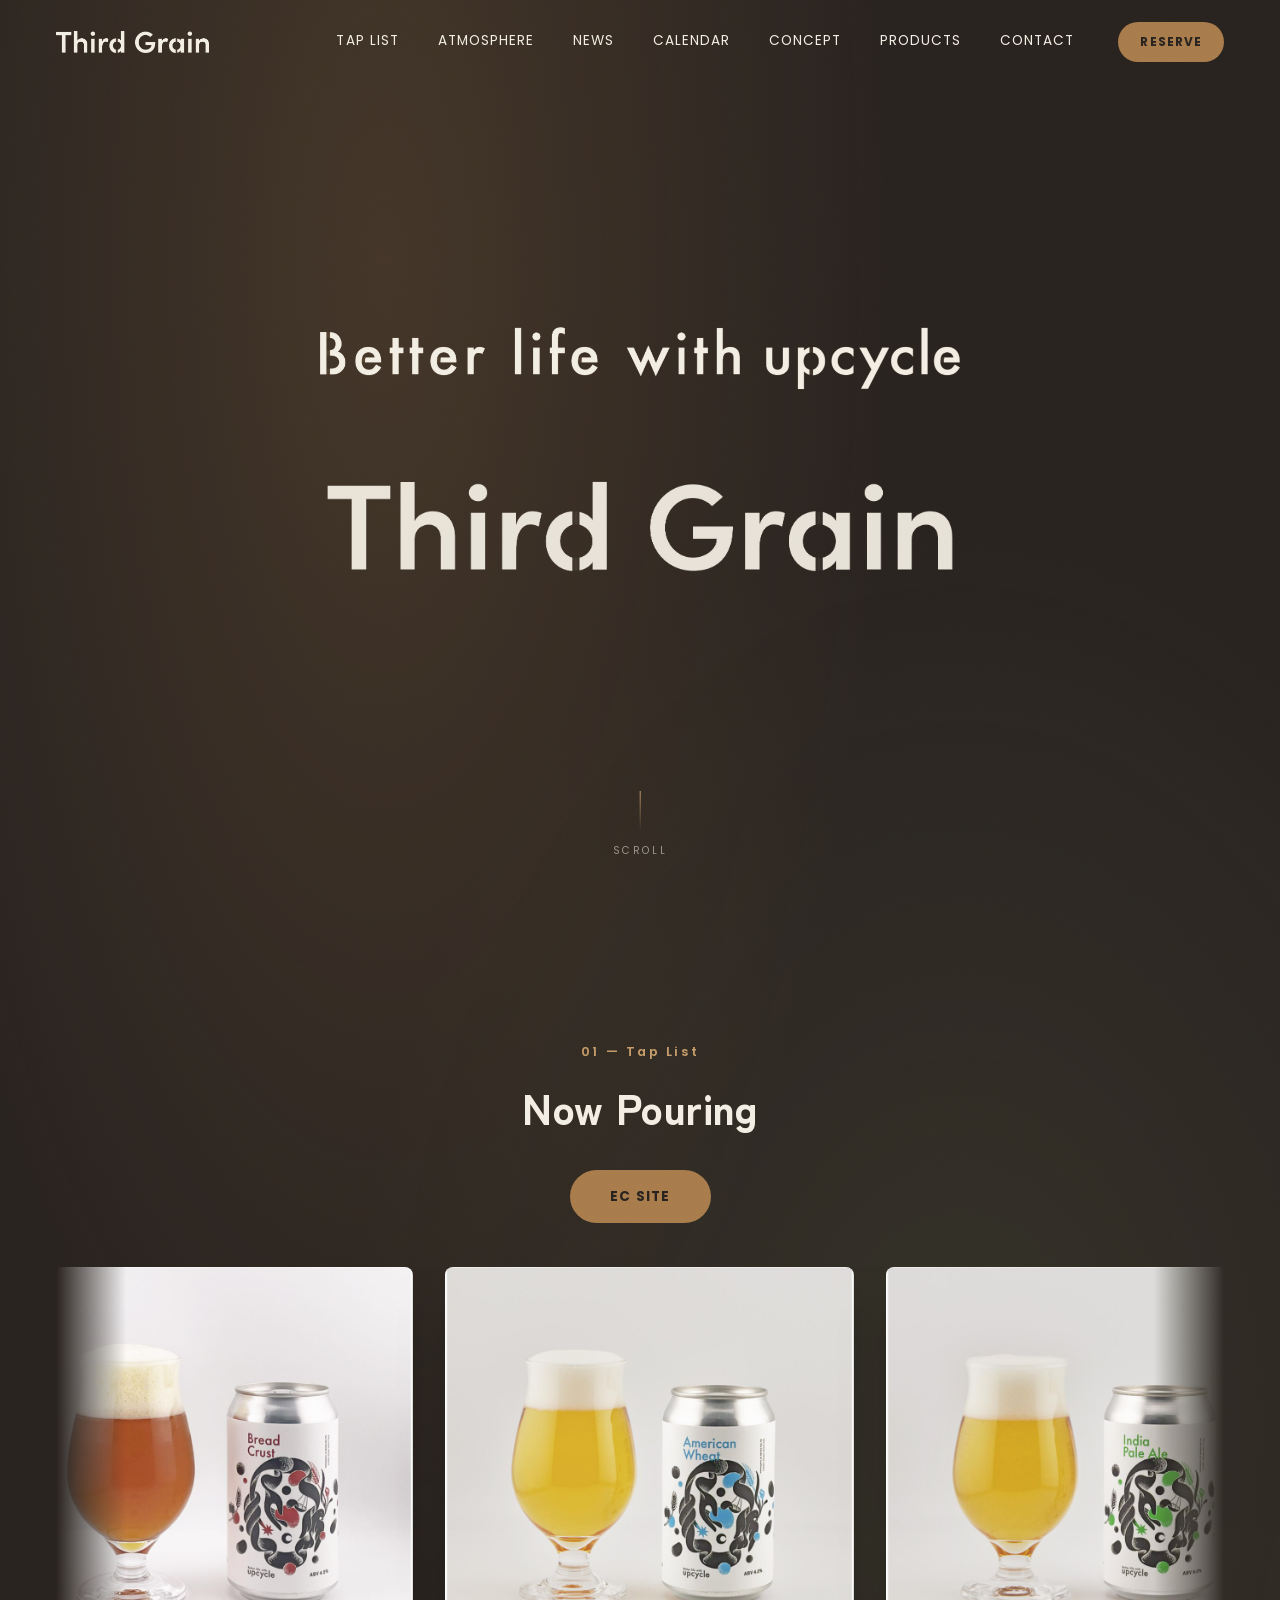
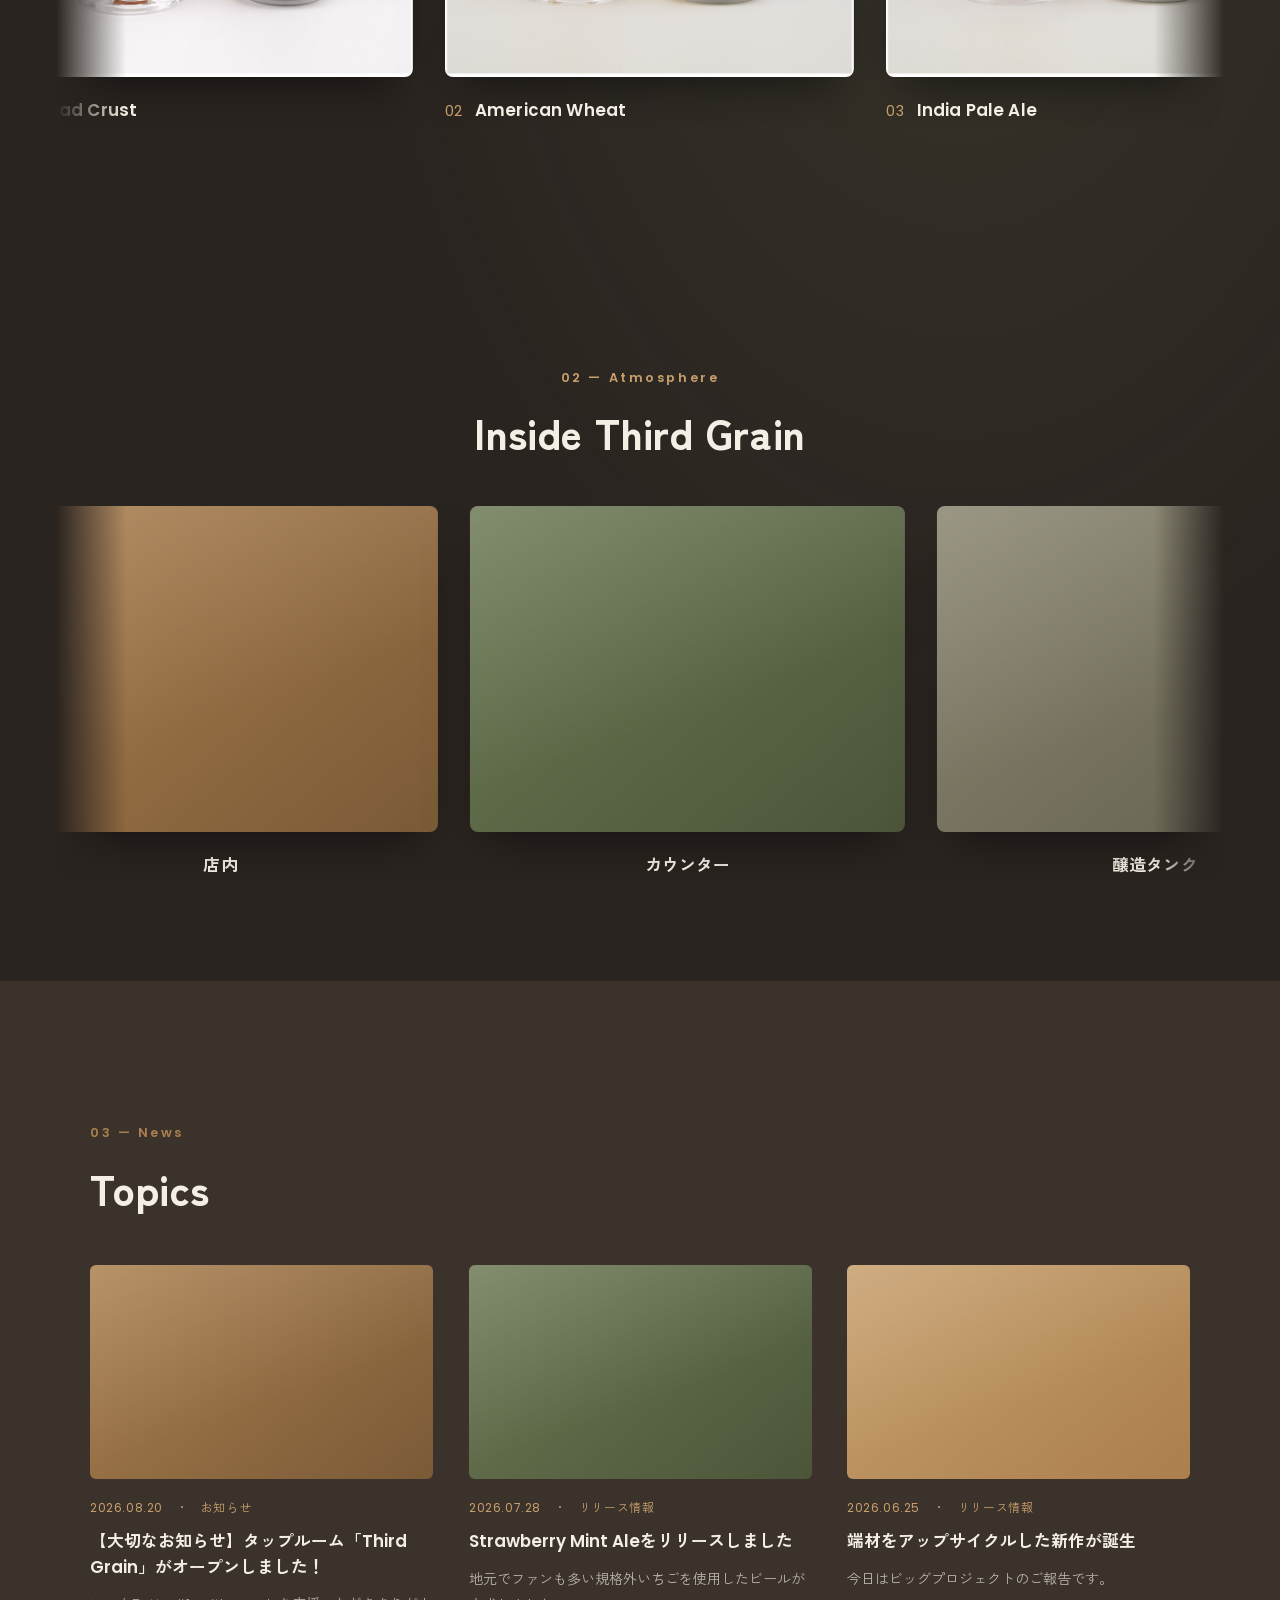
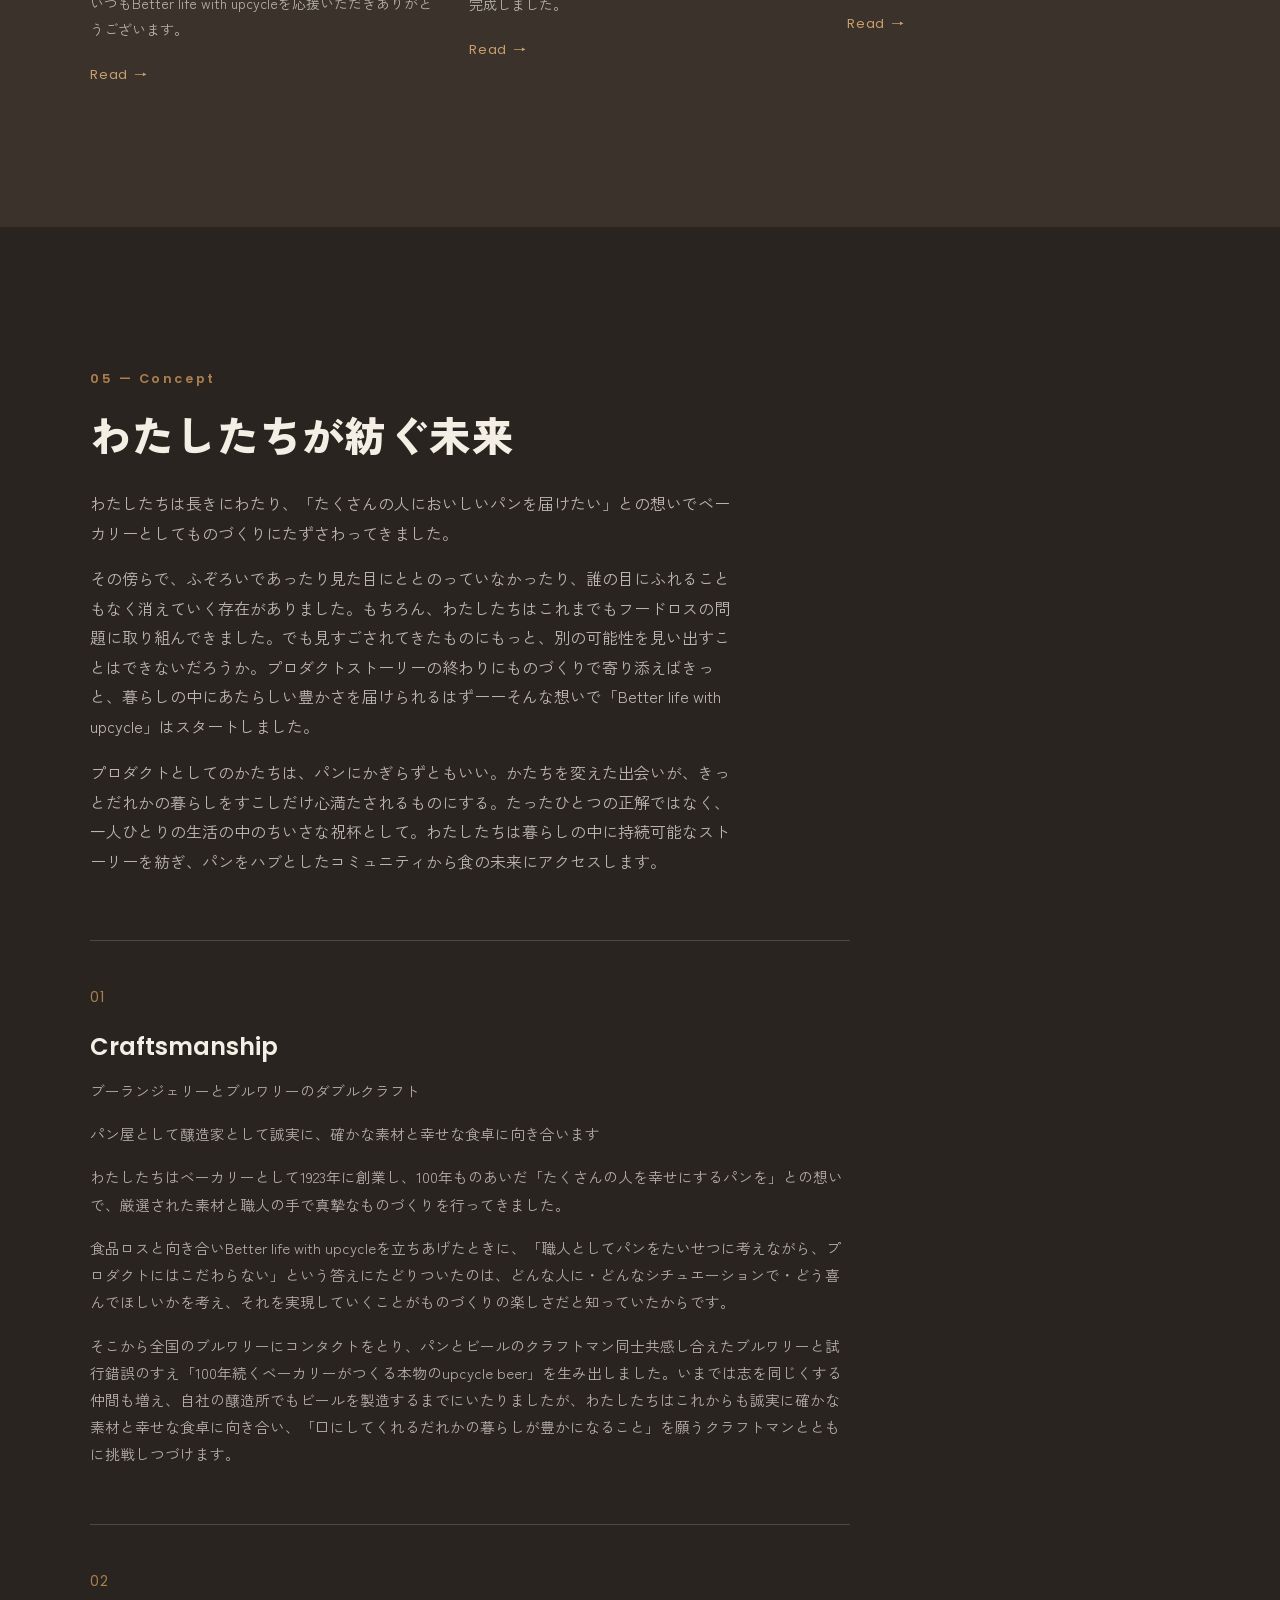
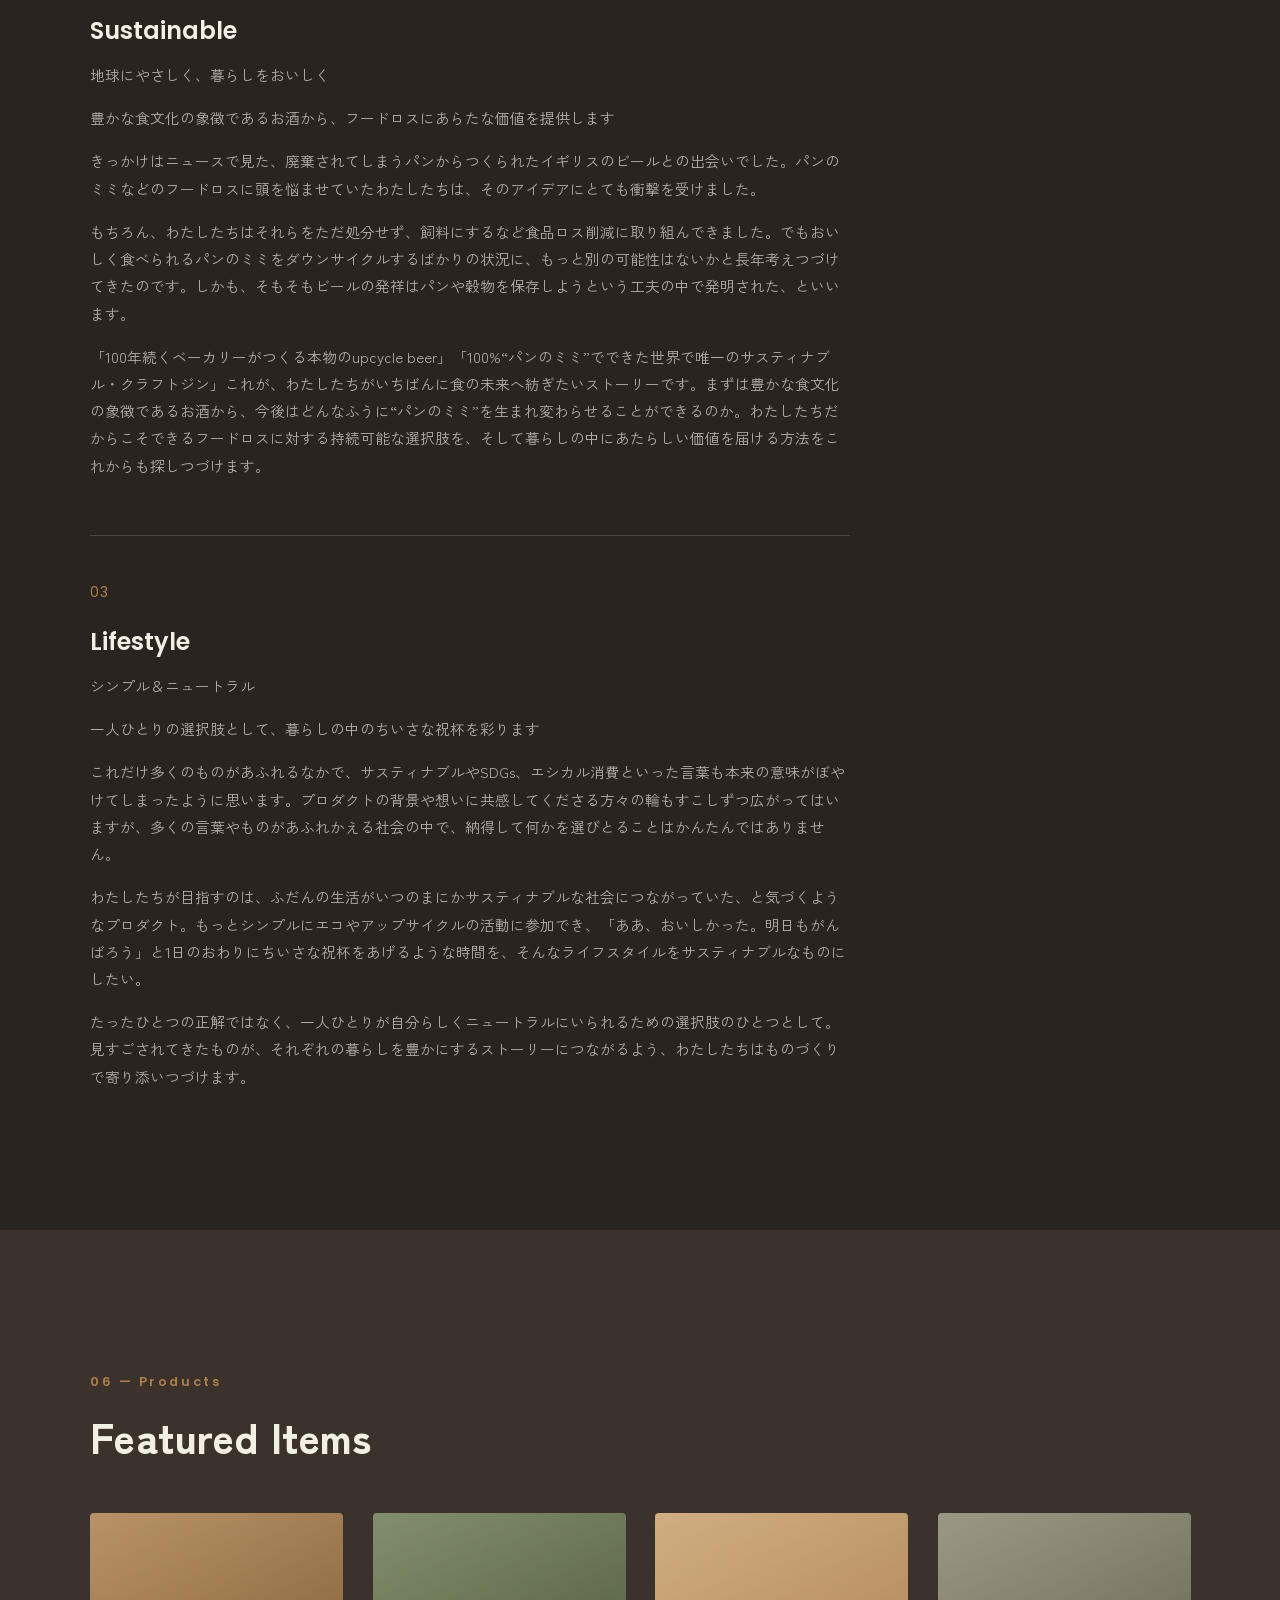
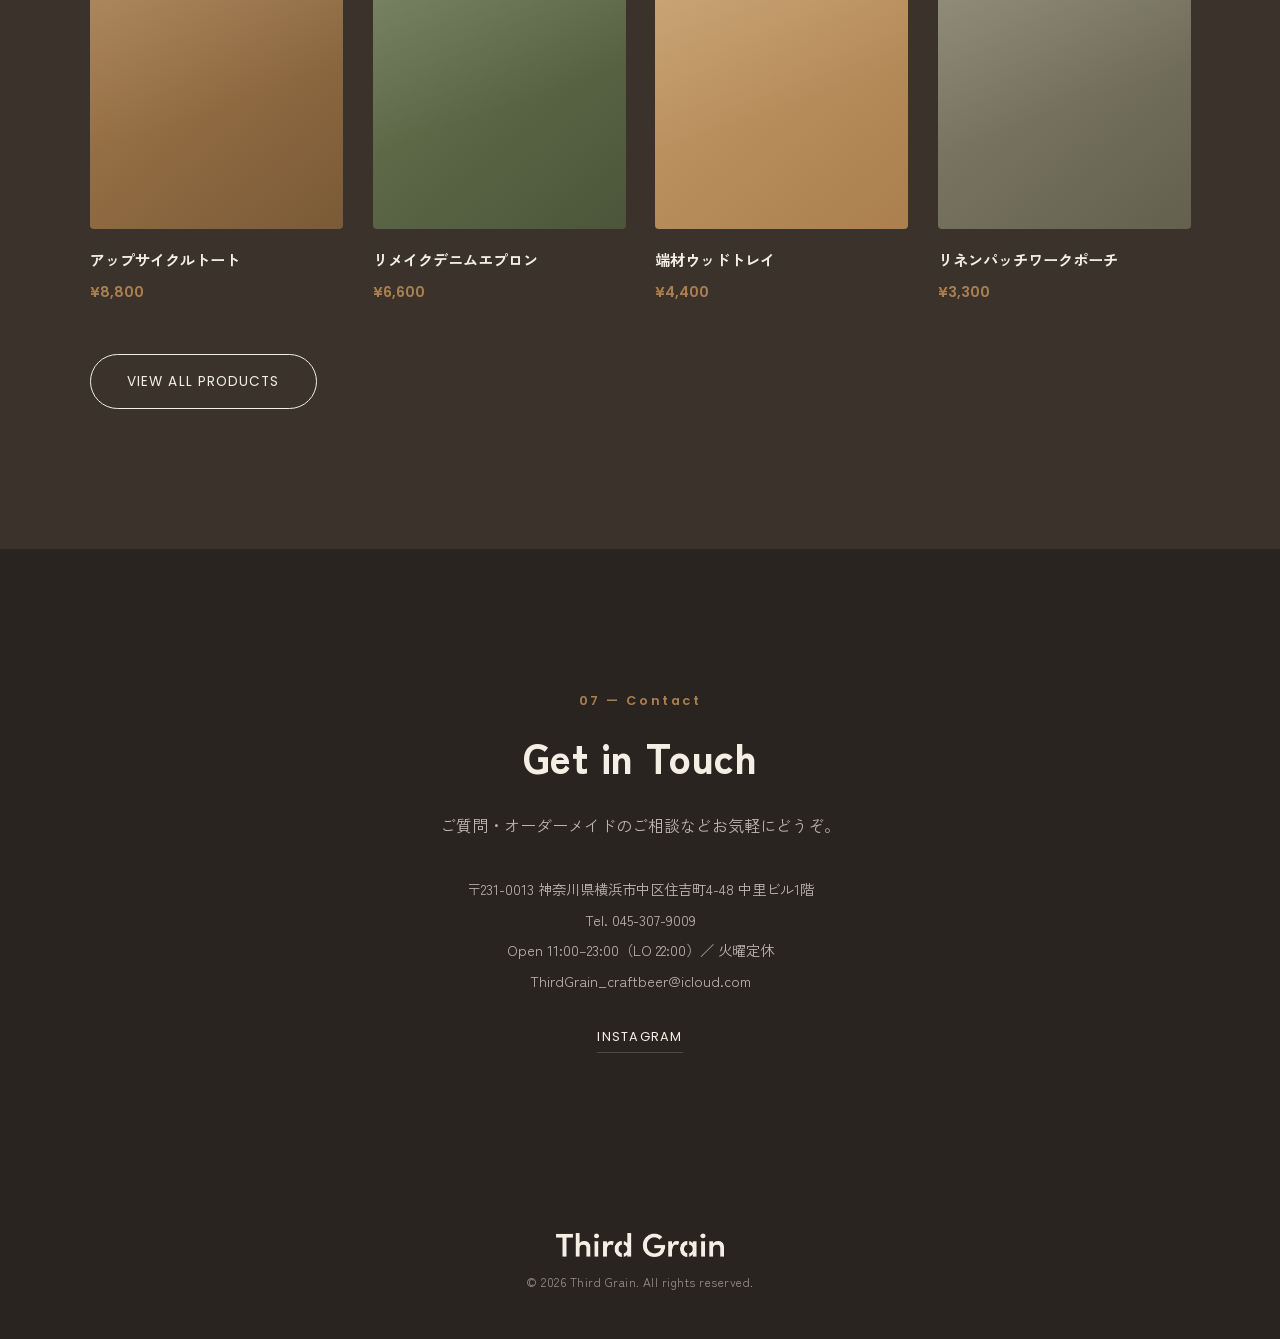
==== commit 5271f2ce: "Revert to Poppins/Zen Kaku Gothic New, add an Atmosphere gallery The Shippori Mincho/Cormorant Garam" ====
--- a/index.html
+++ b/index.html
@@ -6,8 +6,8 @@
 <title>Third Grain | Better life with upcycle</title>
 <link rel="preconnect" href="https://fonts.googleapis.com">
 <link rel="preconnect" href="https://fonts.gstatic.com" crossorigin>
-<link href="https://fonts.googleapis.com/css2?family=Cormorant+Garamond:ital,wght@0,300;0,400;0,500;0,600;0,700;1,400&family=Shippori+Mincho:wght@400;500;600;700;800&display=swap" rel="stylesheet">
-<link rel="stylesheet" href="style.css?v=20261001">
+<link href="https://fonts.googleapis.com/css2?family=Poppins:wght@300;400;500;600;700&family=Zen+Kaku+Gothic+New:wght@400;500;700;900&display=swap" rel="stylesheet">
+<link rel="stylesheet" href="style.css?v=20261003">
 </head>
 <body>
 
@@ -34,6 +34,7 @@
     <div class="nav-right">
       <nav class="nav-links">
         <a href="#gallery">Tap List</a>
+        <a href="#atmosphere">Atmosphere</a>
         <a href="#news">News</a>
         <a href="#calendar">Calendar</a>
         <a href="#concept">Concept</a>
@@ -52,7 +53,7 @@
 <div class="calendar-page-overlay" id="calendarOverlay" hidden>
   <div class="calendar-page-panel">
     <button type="button" class="calendar-page-close" id="calendarOverlayClose" aria-label="閉じる">×</button>
-    <p class="eyebrow">03 — Events</p>
+    <p class="eyebrow">04 — Events</p>
     <h2 class="section-title">Calendar</h2>
 
     <div class="calendar-wrap">
@@ -110,6 +111,45 @@
       <div class="marquee-track" id="marqueeTrack"></div>
     </div>
   </section>
+
+  <!-- 店内の雰囲気(自動横スクロール)。
+       写真はまだ仮のプレースホルダー。実写に差し替えるときは、
+       assets/atmosphere/ に写真を置いて、各 .atmo-thumb を
+       <img src="assets/atmosphere/xxx.jpg" alt="..."> に置き換える -->
+  <section class="section atmosphere" id="atmosphere">
+    <div class="section-inner">
+      <p class="eyebrow reveal-on-scroll light">02 — Atmosphere</p>
+      <h2 class="section-title light reveal-on-scroll">Inside Third Grain</h2>
+    </div>
+    <div class="marquee">
+      <div class="marquee-track" id="atmosphereTrack">
+        <figure class="atmo-item">
+          <div class="atmo-thumb atmo-a"></div>
+          <figcaption class="atmo-caption">店内</figcaption>
+        </figure>
+        <figure class="atmo-item">
+          <div class="atmo-thumb atmo-b"></div>
+          <figcaption class="atmo-caption">カウンター</figcaption>
+        </figure>
+        <figure class="atmo-item">
+          <div class="atmo-thumb atmo-c"></div>
+          <figcaption class="atmo-caption">醸造タンク</figcaption>
+        </figure>
+        <figure class="atmo-item">
+          <div class="atmo-thumb atmo-d"></div>
+          <figcaption class="atmo-caption">グラスの一杯</figcaption>
+        </figure>
+        <figure class="atmo-item">
+          <div class="atmo-thumb atmo-e"></div>
+          <figcaption class="atmo-caption">外観</figcaption>
+        </figure>
+        <figure class="atmo-item">
+          <div class="atmo-thumb atmo-f"></div>
+          <figcaption class="atmo-caption">くつろぎの時間</figcaption>
+        </figure>
+      </div>
+    </div>
+  </section>
 </div>
 
 <main>
@@ -117,7 +157,7 @@
   <!-- 最新情報 -->
   <section class="section news" id="news">
     <div class="section-inner">
-      <p class="eyebrow reveal-on-scroll">02 — News</p>
+      <p class="eyebrow reveal-on-scroll">03 — News</p>
       <h2 class="section-title reveal-on-scroll">Topics</h2>
 
       <div class="news-grid" id="newsGrid"></div>
@@ -127,7 +167,7 @@
   <!-- コンセプト -->
   <section class="section concept" id="concept">
     <div class="section-inner">
-      <p class="eyebrow reveal-on-scroll">04 — Concept</p>
+      <p class="eyebrow reveal-on-scroll">05 — Concept</p>
       <h2 class="section-title reveal-on-scroll">わたしたちが紡ぐ未来</h2>
       <p class="section-text reveal-on-scroll">
         わたしたちは長きにわたり、「たくさんの人においしいパンを届けたい」との想いでベーカリーとしてものづくりにたずさわってきました。
@@ -176,7 +216,7 @@
   <!-- プロダクト -->
   <section class="section products" id="products">
     <div class="section-inner">
-      <p class="eyebrow reveal-on-scroll">05 — Products</p>
+      <p class="eyebrow reveal-on-scroll">06 — Products</p>
       <h2 class="section-title reveal-on-scroll">Featured Items</h2>
 
       <div class="product-grid">
@@ -209,7 +249,7 @@
   <!-- コンタクト -->
   <section class="section contact" id="contact">
     <div class="section-inner narrow">
-      <p class="eyebrow reveal-on-scroll">06 — Contact</p>
+      <p class="eyebrow reveal-on-scroll">07 — Contact</p>
       <h2 class="section-title reveal-on-scroll">Get in Touch</h2>
       <p class="section-text reveal-on-scroll">
         ご質問・オーダーメイドのご相談などお気軽にどうぞ。
--- a/style.css
+++ b/style.css
@@ -14,11 +14,9 @@
   --line: rgba(42, 36, 32, 0.14);
   --line-inverse: rgba(244, 239, 228, 0.18);
 
-  /* EC(upcycle-beer.com)のメインフォント(和文:筑紫Aオールド明朝/欧文:Cormorant Garamond)は
-     有料のWebフォント契約が必要なため、雰囲気の近い無料フォントで代用 */
-  --font-logo: "Cormorant Garamond", "Shippori Mincho", serif;
-  --font-tag: "Cormorant Garamond", "Shippori Mincho", serif;
-  --font-jp: "Shippori Mincho", "Hiragino Mincho ProN", serif;
+  --font-logo: "Poppins", "Zen Kaku Gothic New", sans-serif;
+  --font-tag: "Poppins", "Zen Kaku Gothic New", sans-serif;
+  --font-jp: "Zen Kaku Gothic New", "Hiragino Sans", sans-serif;
 
   --ease: cubic-bezier(0.22, 1, 0.36, 1);
 }
@@ -565,6 +563,44 @@
   font-size: 1.05rem;
   color: var(--cream);
   letter-spacing: 0.01em;
+}
+
+/* ---------- 店内の雰囲気(自動横スクロール) ---------- */
+.atmosphere { padding-bottom: clamp(60px, 8vw, 100px); }
+.atmosphere .section-inner { text-align: center; margin-bottom: 44px; }
+
+.atmo-item {
+  flex: 0 0 clamp(260px, 34vw, 440px);
+  margin: 0;
+}
+.atmo-thumb {
+  aspect-ratio: 4 / 3;
+  border-radius: 8px;
+  position: relative;
+  overflow: hidden;
+  box-shadow: 0 22px 44px -18px rgba(0, 0, 0, 0.55);
+  transition: transform 0.4s var(--ease);
+}
+.atmo-thumb::after {
+  content: "";
+  position: absolute; inset: 0;
+  background: linear-gradient(160deg, rgba(255, 255, 255, 0.15), transparent 60%);
+}
+.atmo-item:hover .atmo-thumb { transform: translateY(-6px); }
+.atmo-a { background: linear-gradient(140deg, #ab7f4e, #7a5a37); }
+.atmo-b { background: linear-gradient(140deg, #6d7a55, #4c5539); }
+.atmo-c { background: linear-gradient(140deg, #8a8570, #63604f); }
+.atmo-d { background: linear-gradient(140deg, #c79f6c, #ab7f4e); }
+.atmo-e { background: linear-gradient(140deg, #7a5a37, #4c5539); }
+.atmo-f { background: linear-gradient(140deg, #9c8a63, #6d7a55); }
+.atmo-caption {
+  margin-top: 18px;
+  font-family: var(--font-tag);
+  font-weight: 600;
+  font-size: 1.05rem;
+  color: var(--cream);
+  letter-spacing: 0.01em;
+  text-align: center;
 }
 
 /* ---------- カレンダー(Events) ---------- */
@@ -914,10 +950,11 @@
   .nav-cta { font-size: 0.68rem; padding: 8px 16px; }
   .eyebrow { font-size: 0.7rem; }
 
-  /* タップリストは少し小さくして、両サイドの隣のカードが見えるようにする */
+  /* タップリスト・店内の雰囲気は少し小さくして、両サイドの隣のカードが見えるようにする */
   .marquee-track { gap: 16px; padding: 0 12px; }
-  .tap-item { flex: 0 0 54vw; }
+  .tap-item, .atmo-item { flex: 0 0 54vw; }
   .tap-name { font-size: 0.9rem; }
+  .atmo-caption { font-size: 0.9rem; }
 
   /* カレンダー */
   .calendar-day { font-size: 0.72rem; min-height: 56px; padding: 6px 2px; }
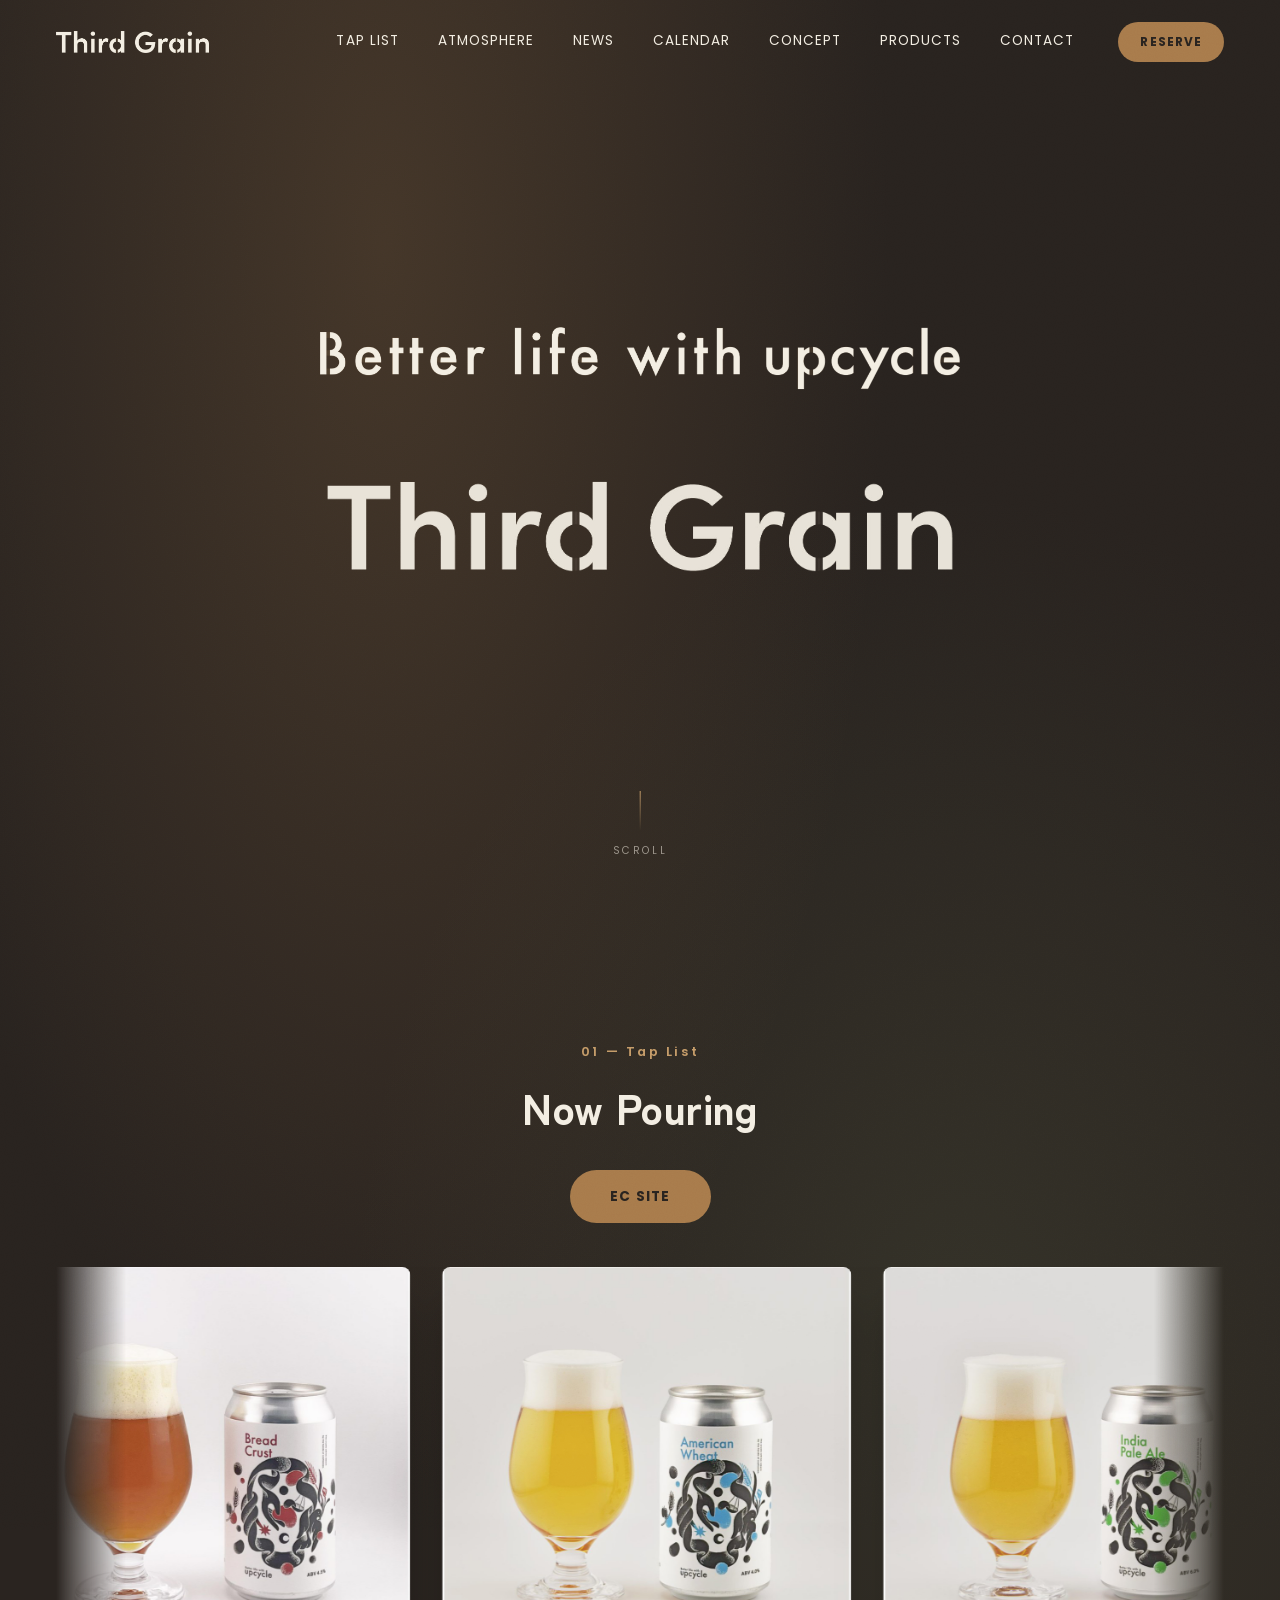
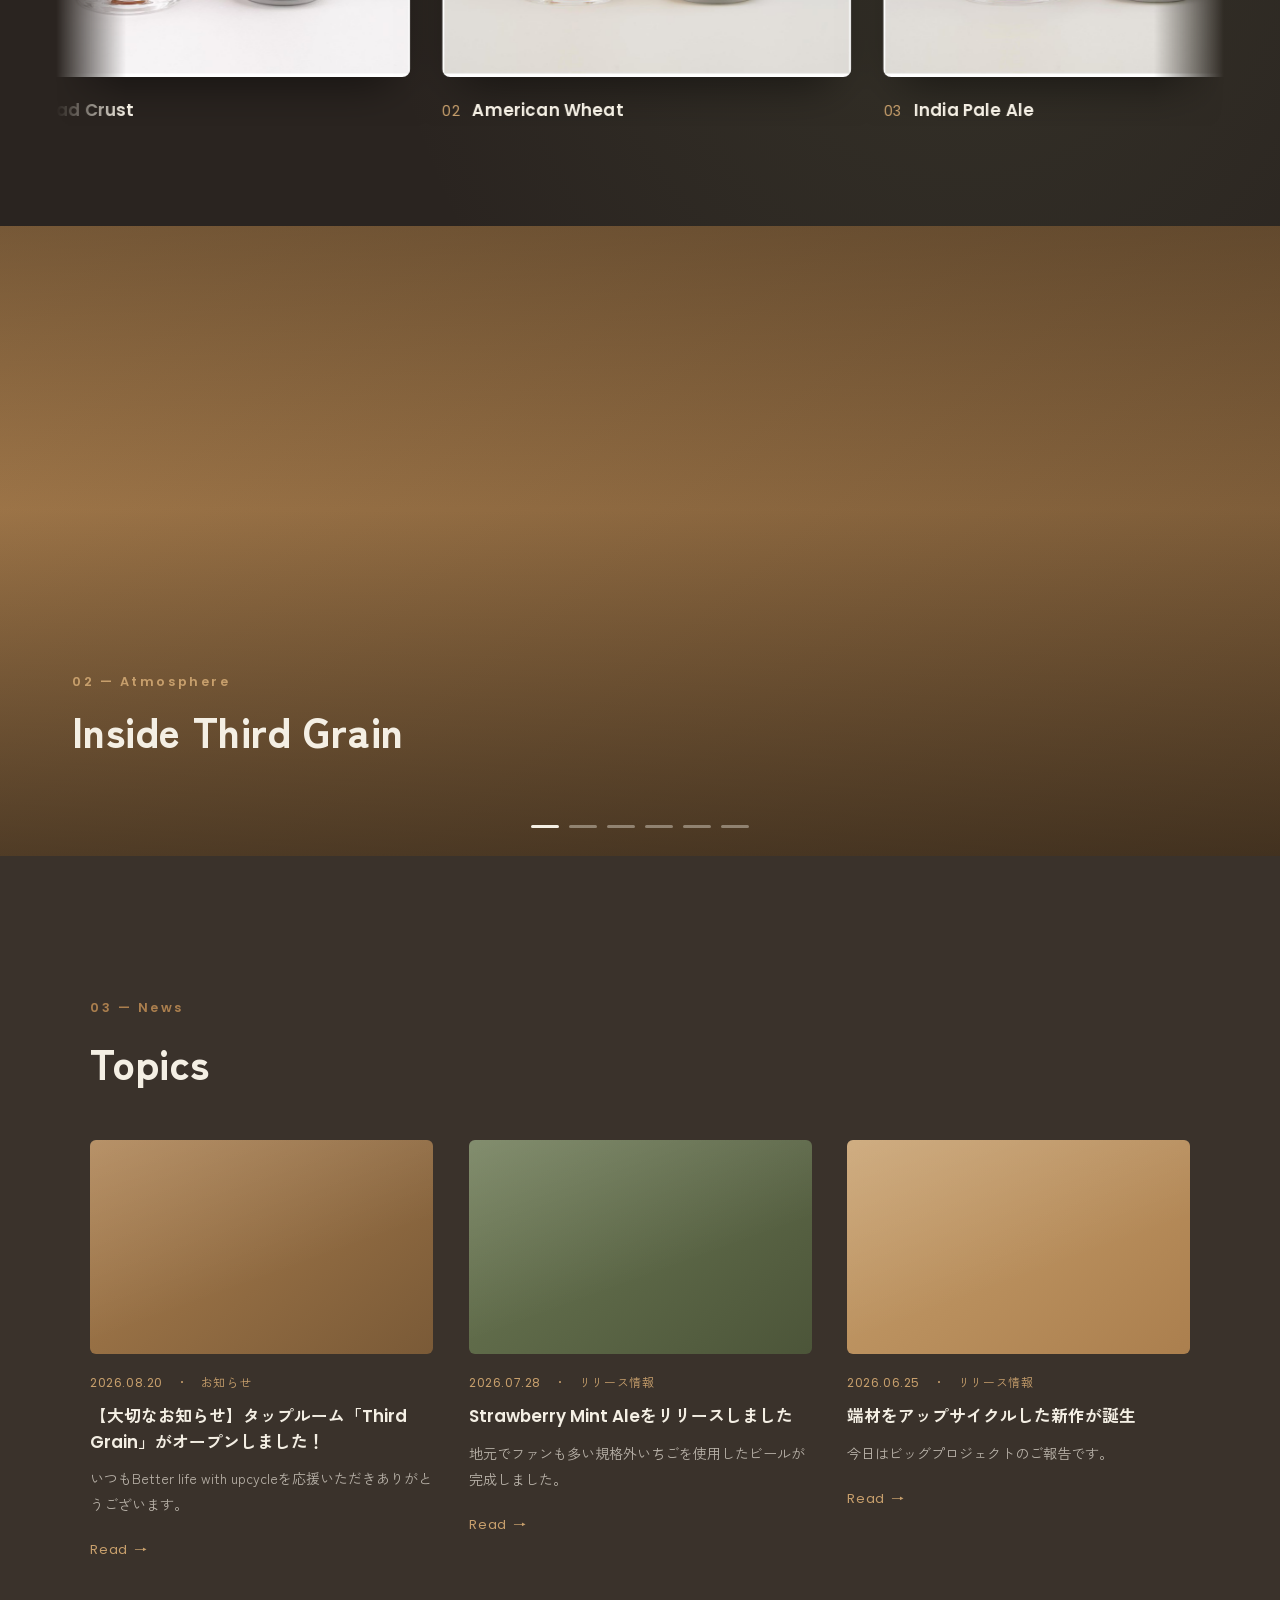
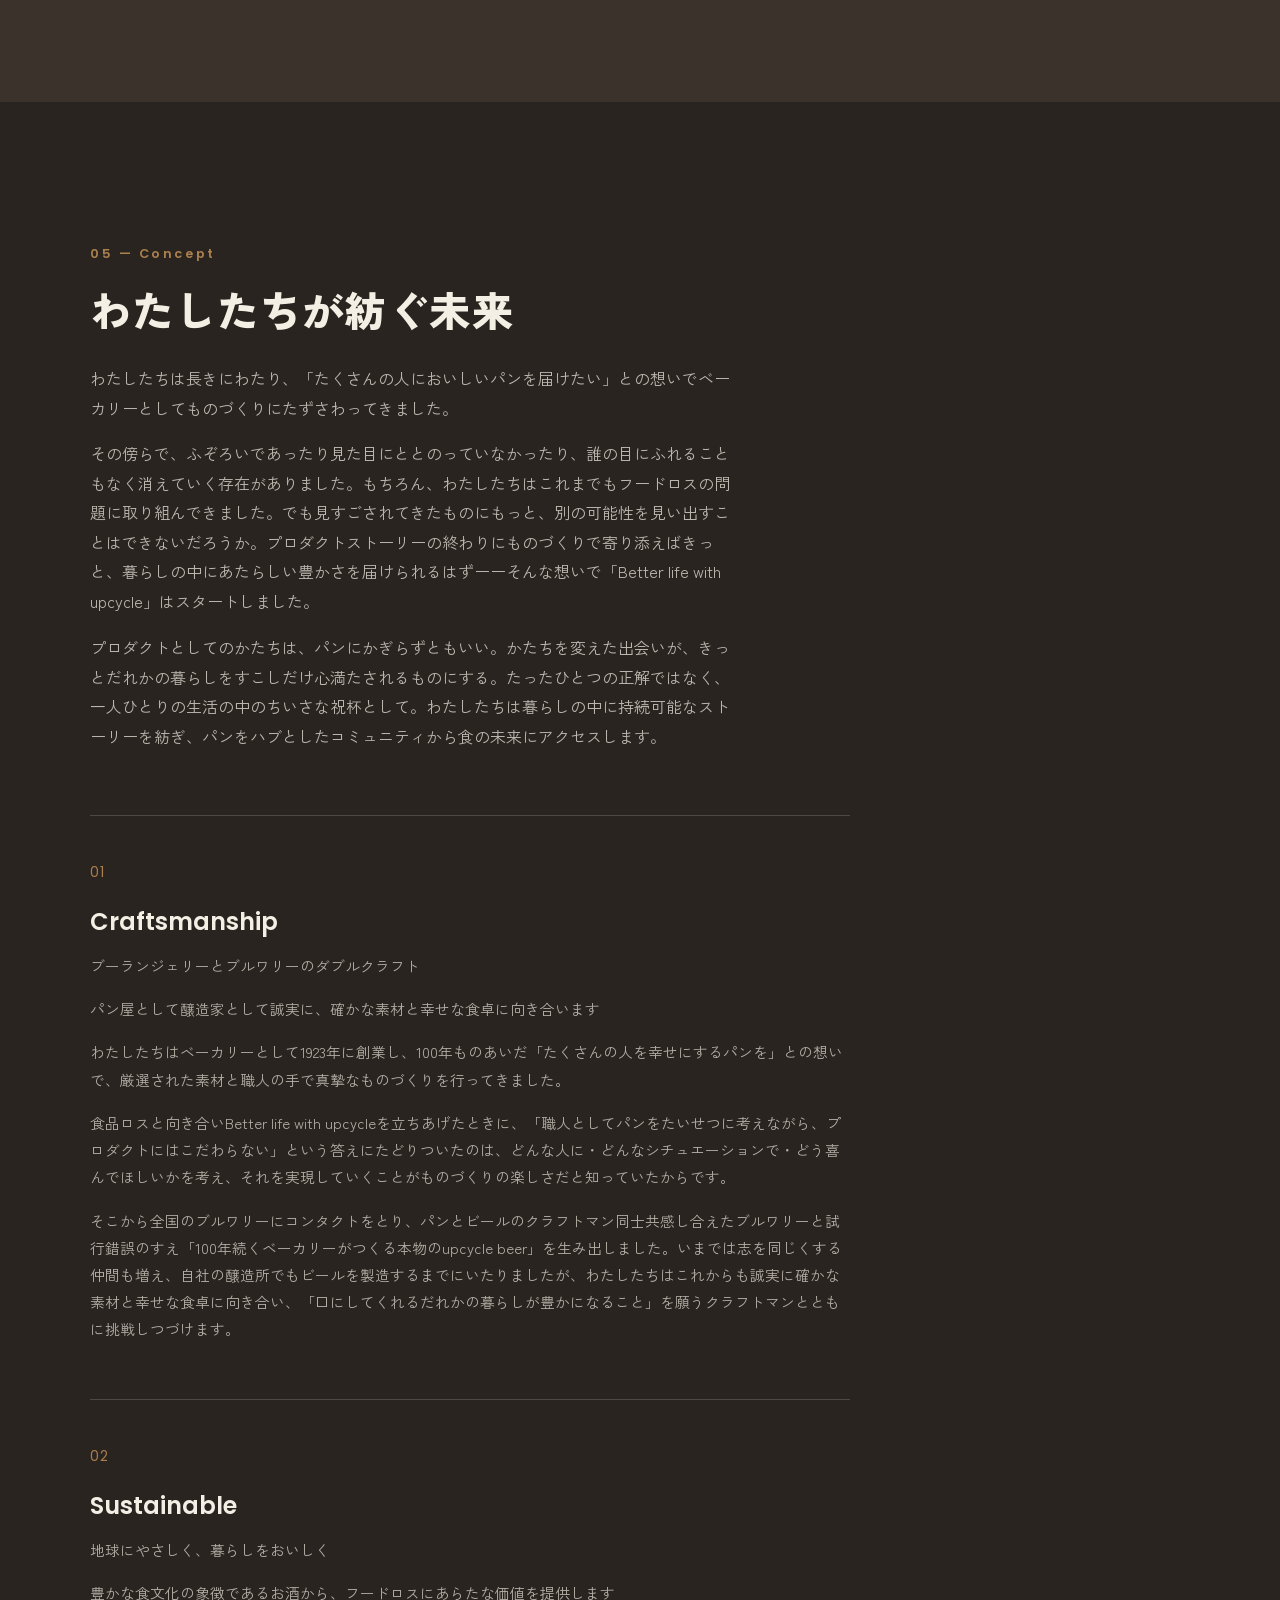
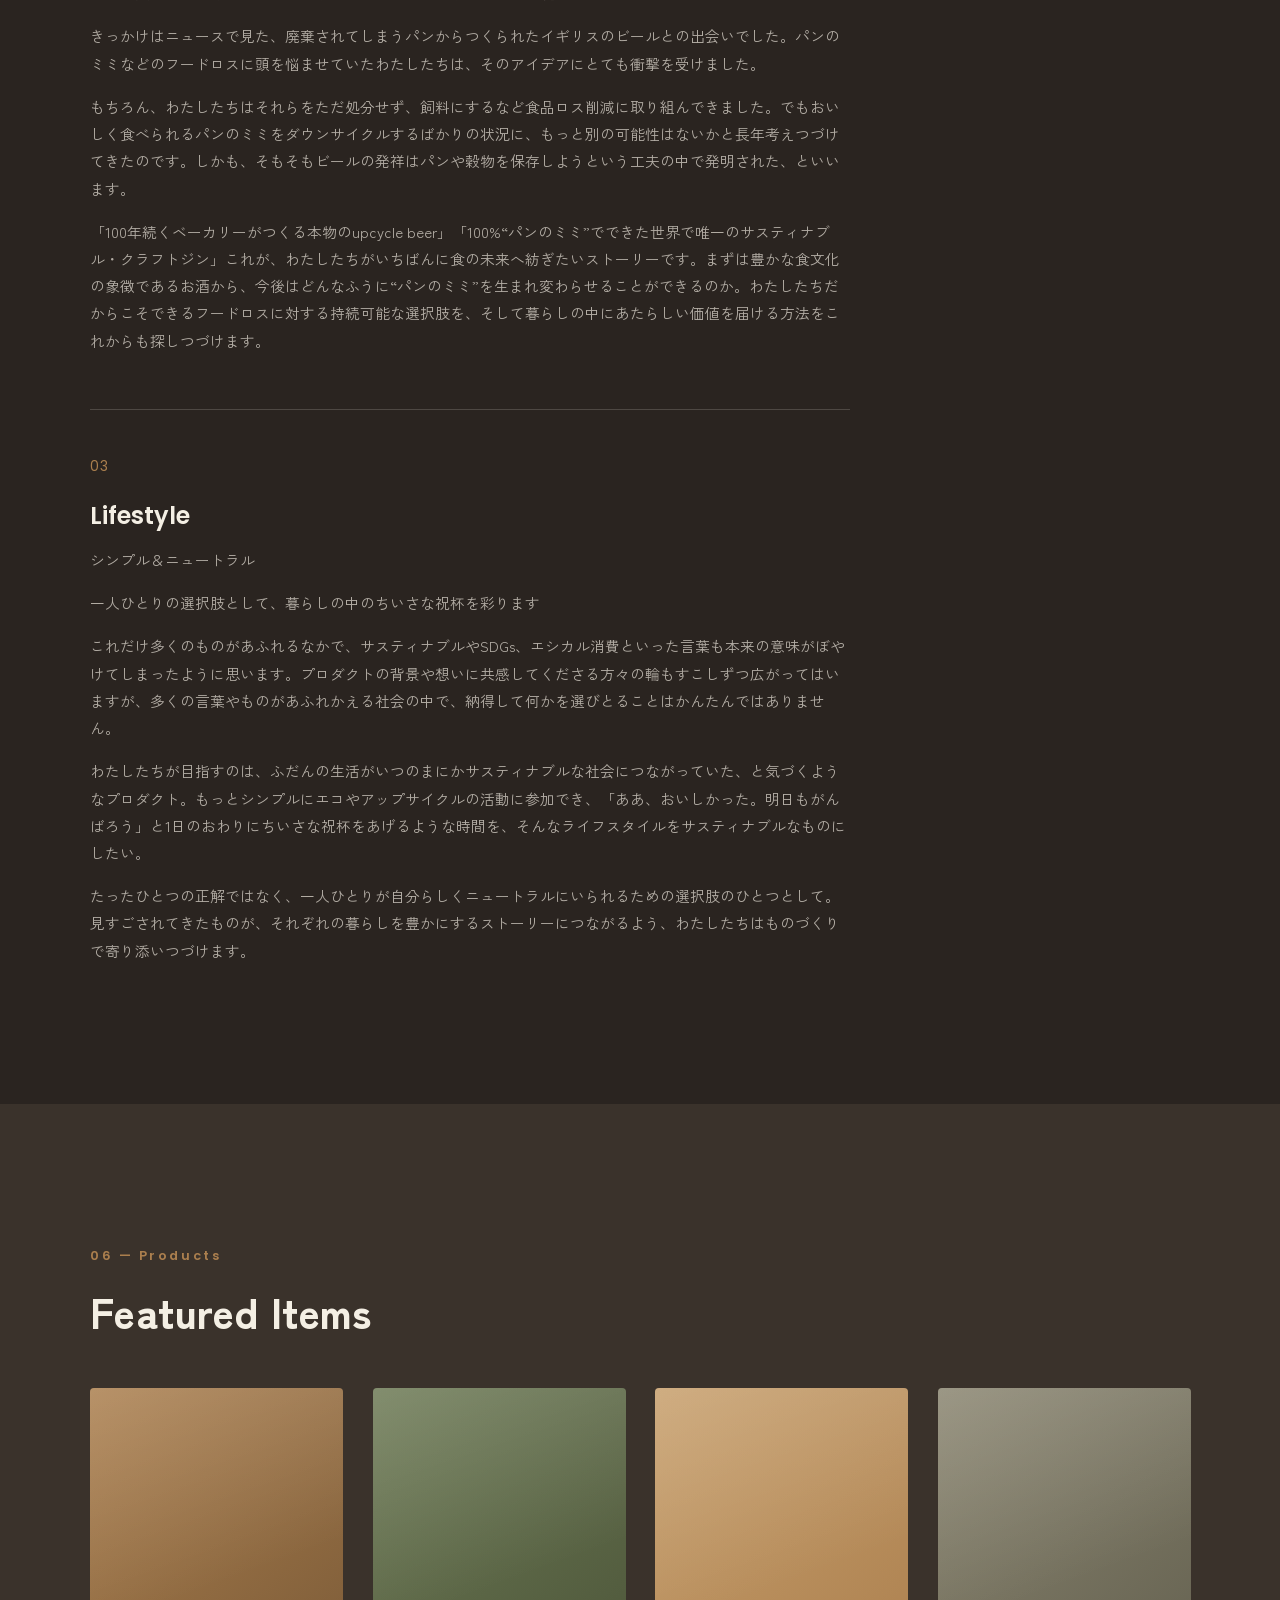
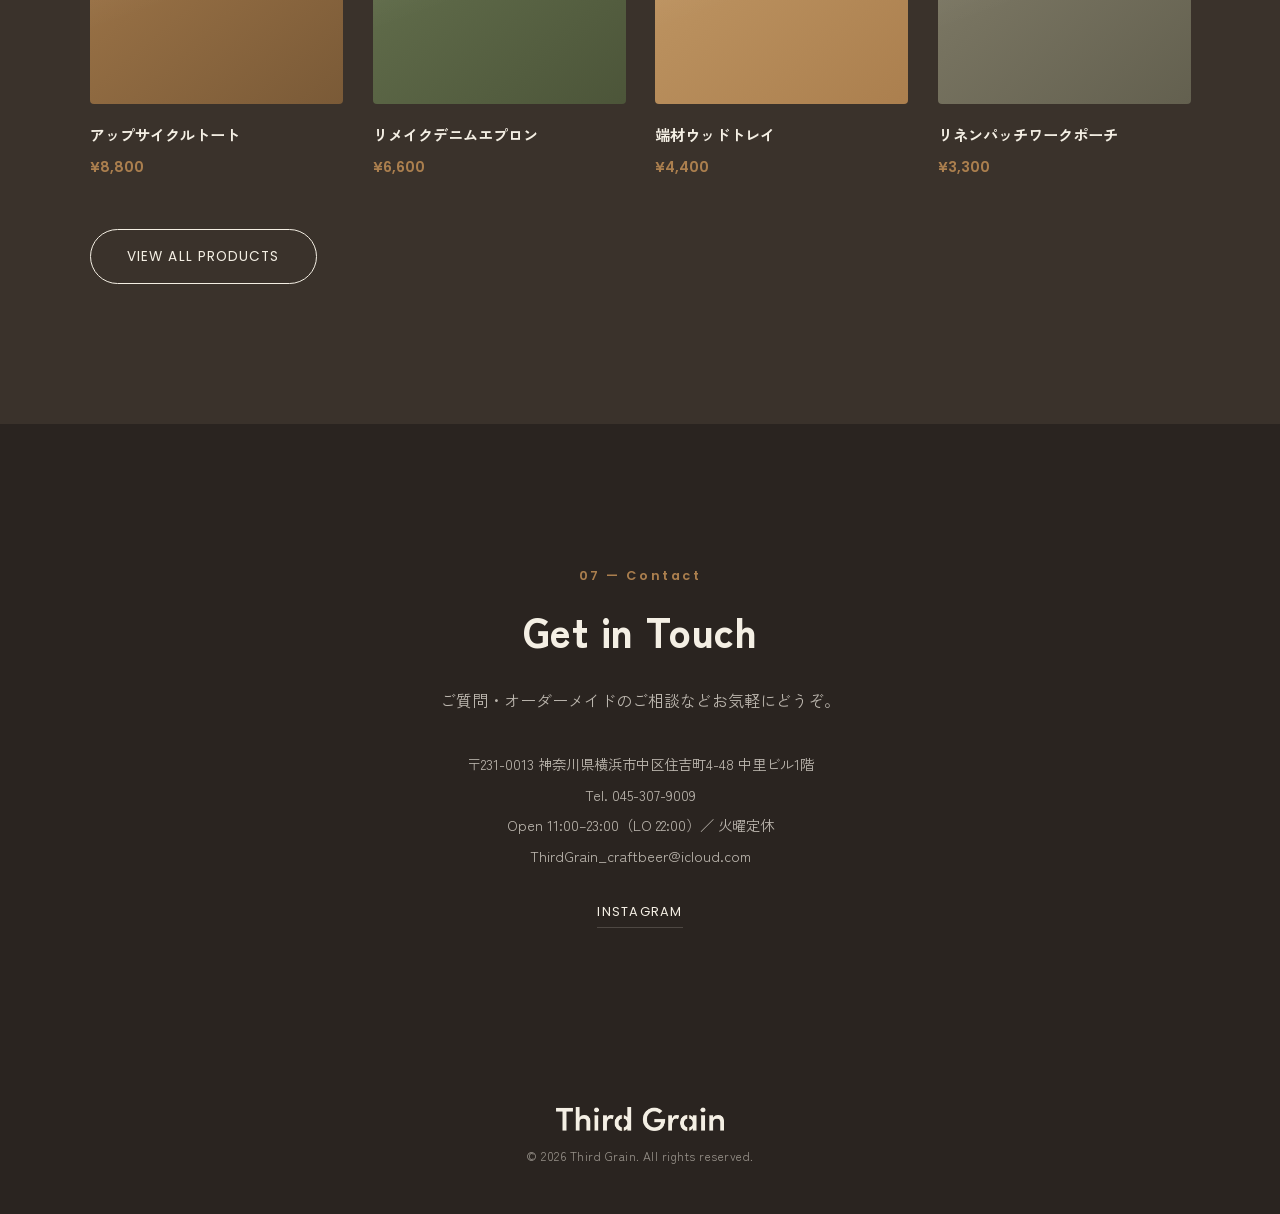
==== commit eff21a9b: "Turn Atmosphere into a full-bleed auto-rotating slideshow The user wanted the Atmosphere section to " ====
--- a/index.html
+++ b/index.html
@@ -112,42 +112,25 @@
     </div>
   </section>
 
-  <!-- 店内の雰囲気(自動横スクロール)。
+  <!-- 店内の雰囲気(フルブリードのスライドショー。数秒ごとに自動で切り替わる、upcycle-beer.comのトップと同じ構成)。
        写真はまだ仮のプレースホルダー。実写に差し替えるときは、
-       assets/atmosphere/ に写真を置いて、各 .atmo-thumb を
-       <img src="assets/atmosphere/xxx.jpg" alt="..."> に置き換える -->
-  <section class="section atmosphere" id="atmosphere">
-    <div class="section-inner">
-      <p class="eyebrow reveal-on-scroll light">02 — Atmosphere</p>
-      <h2 class="section-title light reveal-on-scroll">Inside Third Grain</h2>
-    </div>
-    <div class="marquee">
-      <div class="marquee-track" id="atmosphereTrack">
-        <figure class="atmo-item">
-          <div class="atmo-thumb atmo-a"></div>
-          <figcaption class="atmo-caption">店内</figcaption>
-        </figure>
-        <figure class="atmo-item">
-          <div class="atmo-thumb atmo-b"></div>
-          <figcaption class="atmo-caption">カウンター</figcaption>
-        </figure>
-        <figure class="atmo-item">
-          <div class="atmo-thumb atmo-c"></div>
-          <figcaption class="atmo-caption">醸造タンク</figcaption>
-        </figure>
-        <figure class="atmo-item">
-          <div class="atmo-thumb atmo-d"></div>
-          <figcaption class="atmo-caption">グラスの一杯</figcaption>
-        </figure>
-        <figure class="atmo-item">
-          <div class="atmo-thumb atmo-e"></div>
-          <figcaption class="atmo-caption">外観</figcaption>
-        </figure>
-        <figure class="atmo-item">
-          <div class="atmo-thumb atmo-f"></div>
-          <figcaption class="atmo-caption">くつろぎの時間</figcaption>
-        </figure>
-      </div>
+       assets/atmosphere/ に写真を置いて、各 .atmo-slide の
+       background: linear-gradient(...) を
+       background-image: url('assets/atmosphere/xxx.jpg') に置き換える -->
+  <section class="atmosphere" id="atmosphere">
+    <div class="atmo-slideshow" id="atmoSlideshow">
+      <div class="atmo-slide atmo-a is-active"></div>
+      <div class="atmo-slide atmo-b"></div>
+      <div class="atmo-slide atmo-c"></div>
+      <div class="atmo-slide atmo-d"></div>
+      <div class="atmo-slide atmo-e"></div>
+      <div class="atmo-slide atmo-f"></div>
+      <div class="atmo-slideshow-scrim"></div>
+      <div class="atmo-slideshow-content">
+        <p class="eyebrow light">02 — Atmosphere</p>
+        <h2 class="section-title light">Inside Third Grain</h2>
+      </div>
+      <div class="atmo-dots" id="atmoDots"></div>
     </div>
   </section>
 </div>
--- a/style.css
+++ b/style.css
@@ -565,43 +565,69 @@
   letter-spacing: 0.01em;
 }
 
-/* ---------- 店内の雰囲気(自動横スクロール) ---------- */
-.atmosphere { padding-bottom: clamp(60px, 8vw, 100px); }
-.atmosphere .section-inner { text-align: center; margin-bottom: 44px; }
-
-.atmo-item {
-  flex: 0 0 clamp(260px, 34vw, 440px);
+/* ---------- 店内の雰囲気(フルブリードのスライドショー) ---------- */
+.atmo-slideshow {
+  position: relative;
+  width: 100%;
+  height: clamp(420px, 70vh, 760px);
+  overflow: hidden;
+}
+.atmo-slide {
+  position: absolute;
+  inset: 0;
+  background-size: cover;
+  background-position: center;
+  opacity: 0;
+  transition: opacity 1.4s var(--ease);
+}
+.atmo-slide.is-active { opacity: 1; }
+/* 実写が未入稿のあいだの仮表示。実写に差し替えるときは background-image: url('assets/atmosphere/xxx.jpg') に変える */
+.atmo-a { background-image: linear-gradient(140deg, #ab7f4e, #7a5a37); }
+.atmo-b { background-image: linear-gradient(140deg, #6d7a55, #4c5539); }
+.atmo-c { background-image: linear-gradient(140deg, #8a8570, #63604f); }
+.atmo-d { background-image: linear-gradient(140deg, #c79f6c, #ab7f4e); }
+.atmo-e { background-image: linear-gradient(140deg, #7a5a37, #4c5539); }
+.atmo-f { background-image: linear-gradient(140deg, #9c8a63, #6d7a55); }
+
+.atmo-slideshow-scrim {
+  position: absolute;
+  inset: 0;
+  background: linear-gradient(180deg, rgba(20, 16, 12, 0.35), rgba(20, 16, 12, 0.05) 45%, rgba(20, 16, 12, 0.55));
+  pointer-events: none;
+}
+.atmo-slideshow-content {
+  position: absolute;
+  left: clamp(20px, 6vw, 72px);
+  bottom: clamp(56px, 9vw, 96px);
+  z-index: 2;
+  text-align: left;
+}
+.atmo-slideshow-content .eyebrow,
+.atmo-slideshow-content .section-title {
   margin: 0;
 }
-.atmo-thumb {
-  aspect-ratio: 4 / 3;
-  border-radius: 8px;
-  position: relative;
-  overflow: hidden;
-  box-shadow: 0 22px 44px -18px rgba(0, 0, 0, 0.55);
-  transition: transform 0.4s var(--ease);
-}
-.atmo-thumb::after {
-  content: "";
-  position: absolute; inset: 0;
-  background: linear-gradient(160deg, rgba(255, 255, 255, 0.15), transparent 60%);
-}
-.atmo-item:hover .atmo-thumb { transform: translateY(-6px); }
-.atmo-a { background: linear-gradient(140deg, #ab7f4e, #7a5a37); }
-.atmo-b { background: linear-gradient(140deg, #6d7a55, #4c5539); }
-.atmo-c { background: linear-gradient(140deg, #8a8570, #63604f); }
-.atmo-d { background: linear-gradient(140deg, #c79f6c, #ab7f4e); }
-.atmo-e { background: linear-gradient(140deg, #7a5a37, #4c5539); }
-.atmo-f { background: linear-gradient(140deg, #9c8a63, #6d7a55); }
-.atmo-caption {
-  margin-top: 18px;
-  font-family: var(--font-tag);
-  font-weight: 600;
-  font-size: 1.05rem;
-  color: var(--cream);
-  letter-spacing: 0.01em;
-  text-align: center;
-}
+.atmo-slideshow-content .section-title { margin-top: 8px; }
+
+.atmo-dots {
+  position: absolute;
+  left: 50%;
+  bottom: clamp(20px, 3vw, 28px);
+  transform: translateX(-50%);
+  z-index: 2;
+  display: flex;
+  gap: 10px;
+}
+.atmo-dot {
+  width: 28px;
+  height: 3px;
+  padding: 0;
+  border: 0;
+  border-radius: 2px;
+  background: rgba(244, 239, 228, 0.4);
+  cursor: pointer;
+  transition: background 0.3s var(--ease);
+}
+.atmo-dot.is-active { background: var(--cream); }
 
 /* ---------- カレンダー(Events) ---------- */
 .calendar-wrap {
@@ -950,11 +976,12 @@
   .nav-cta { font-size: 0.68rem; padding: 8px 16px; }
   .eyebrow { font-size: 0.7rem; }
 
-  /* タップリスト・店内の雰囲気は少し小さくして、両サイドの隣のカードが見えるようにする */
+  /* タップリストは少し小さくして、両サイドの隣のカードが見えるようにする */
   .marquee-track { gap: 16px; padding: 0 12px; }
-  .tap-item, .atmo-item { flex: 0 0 54vw; }
+  .tap-item { flex: 0 0 54vw; }
   .tap-name { font-size: 0.9rem; }
-  .atmo-caption { font-size: 0.9rem; }
+
+  .atmo-slideshow { height: clamp(320px, 56vh, 520px); }
 
   /* カレンダー */
   .calendar-day { font-size: 0.72rem; min-height: 56px; padding: 6px 2px; }
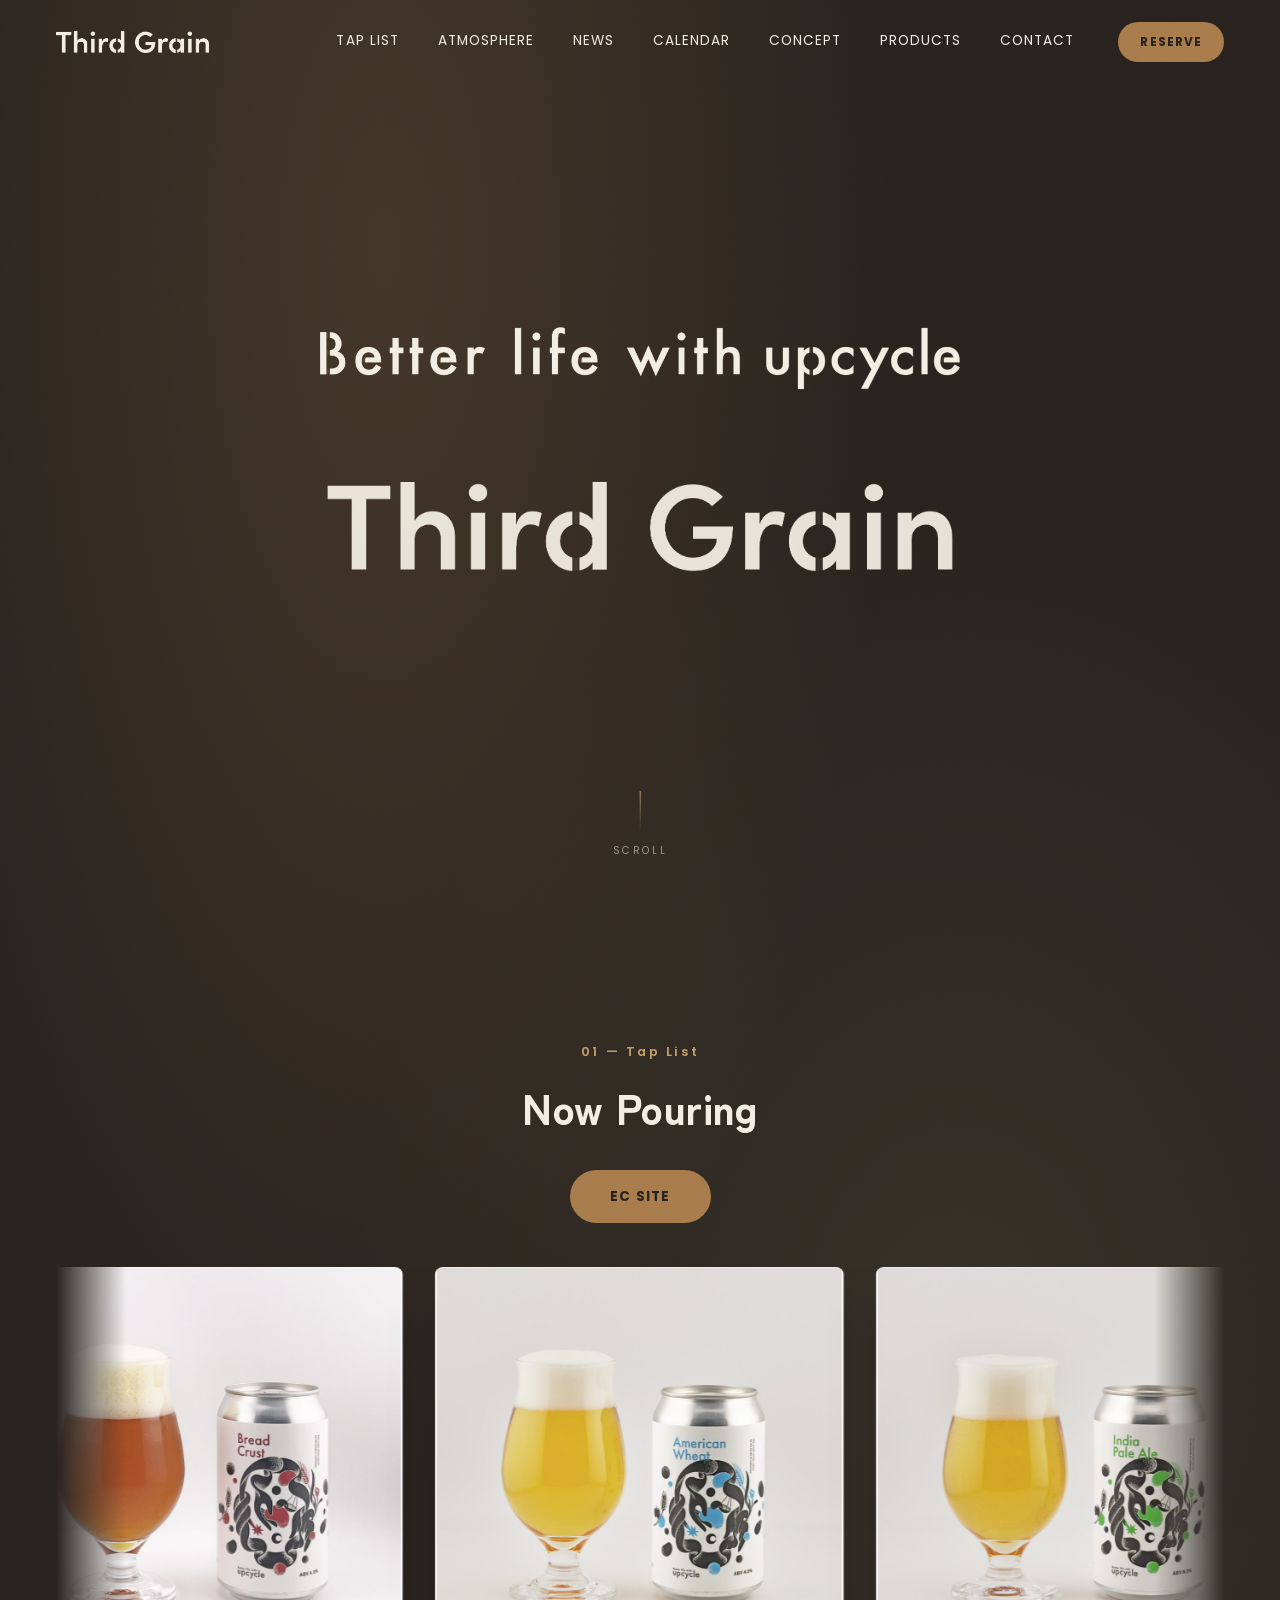
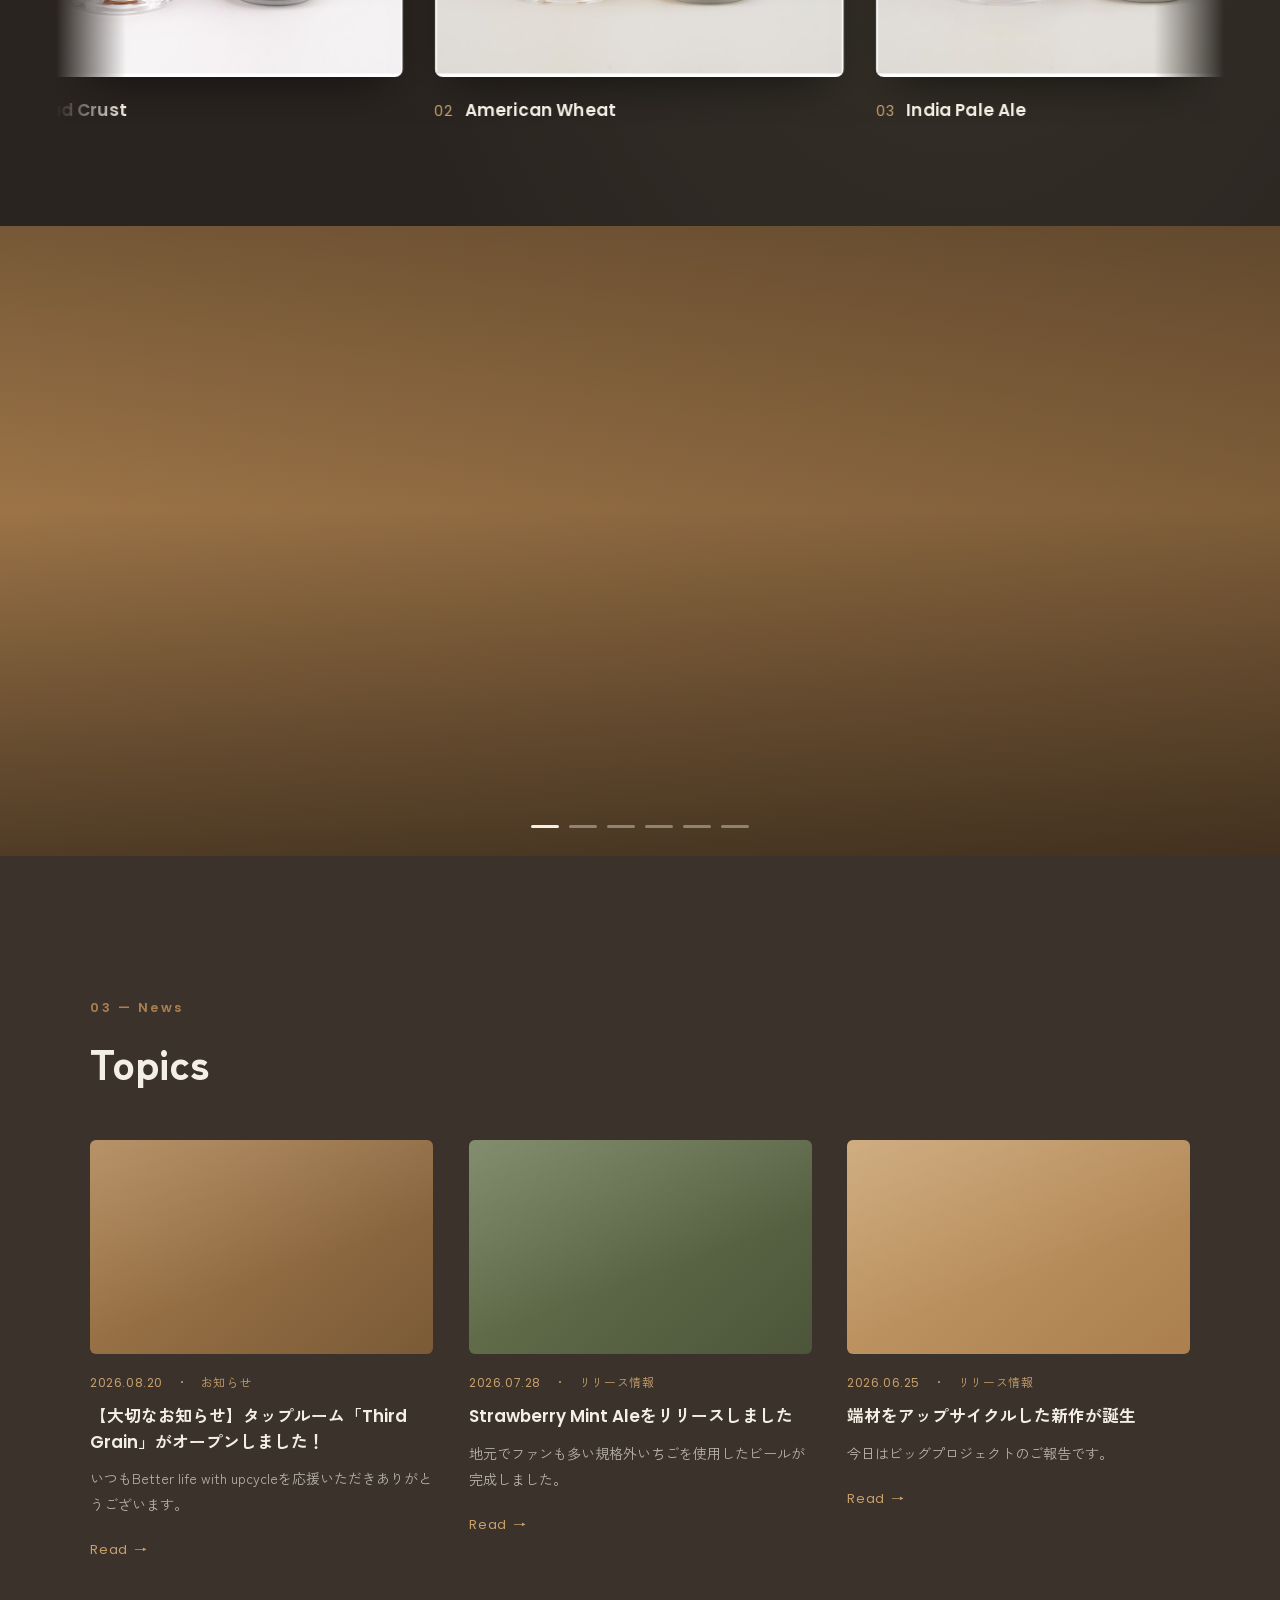
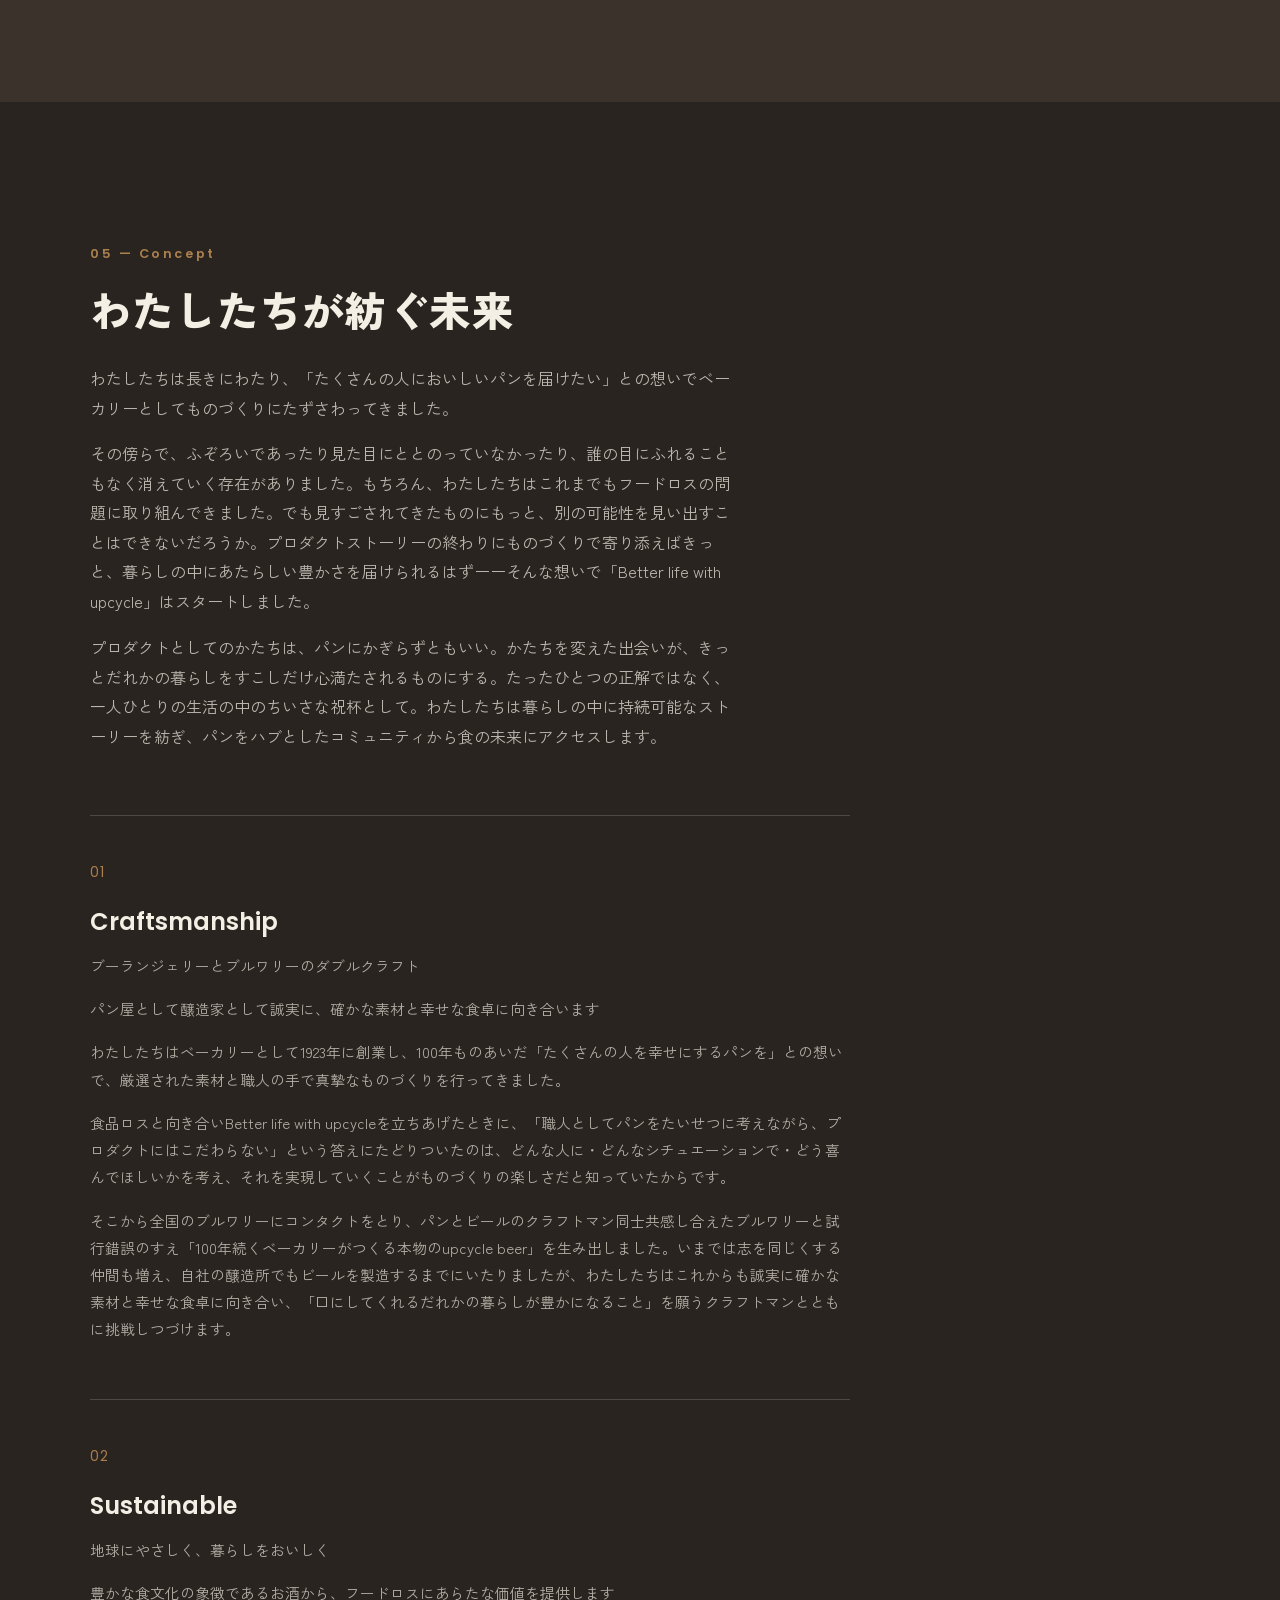
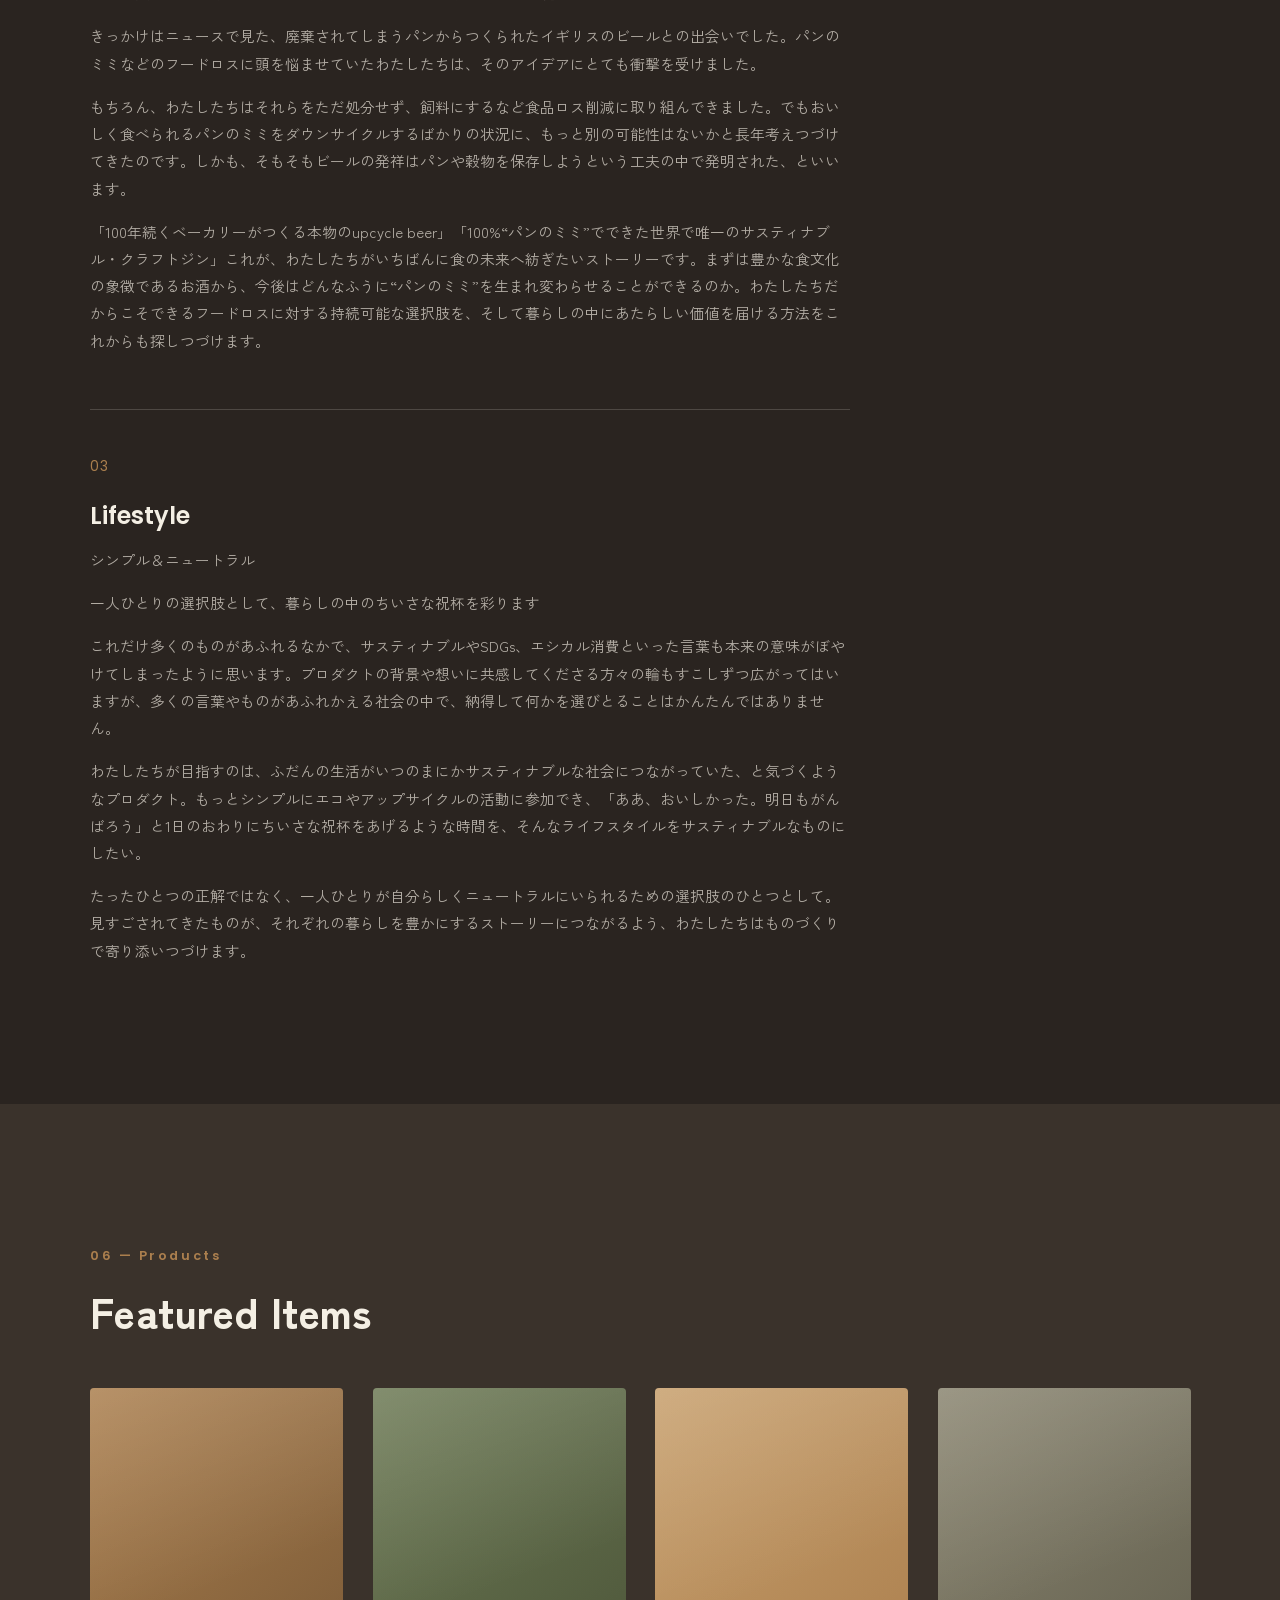
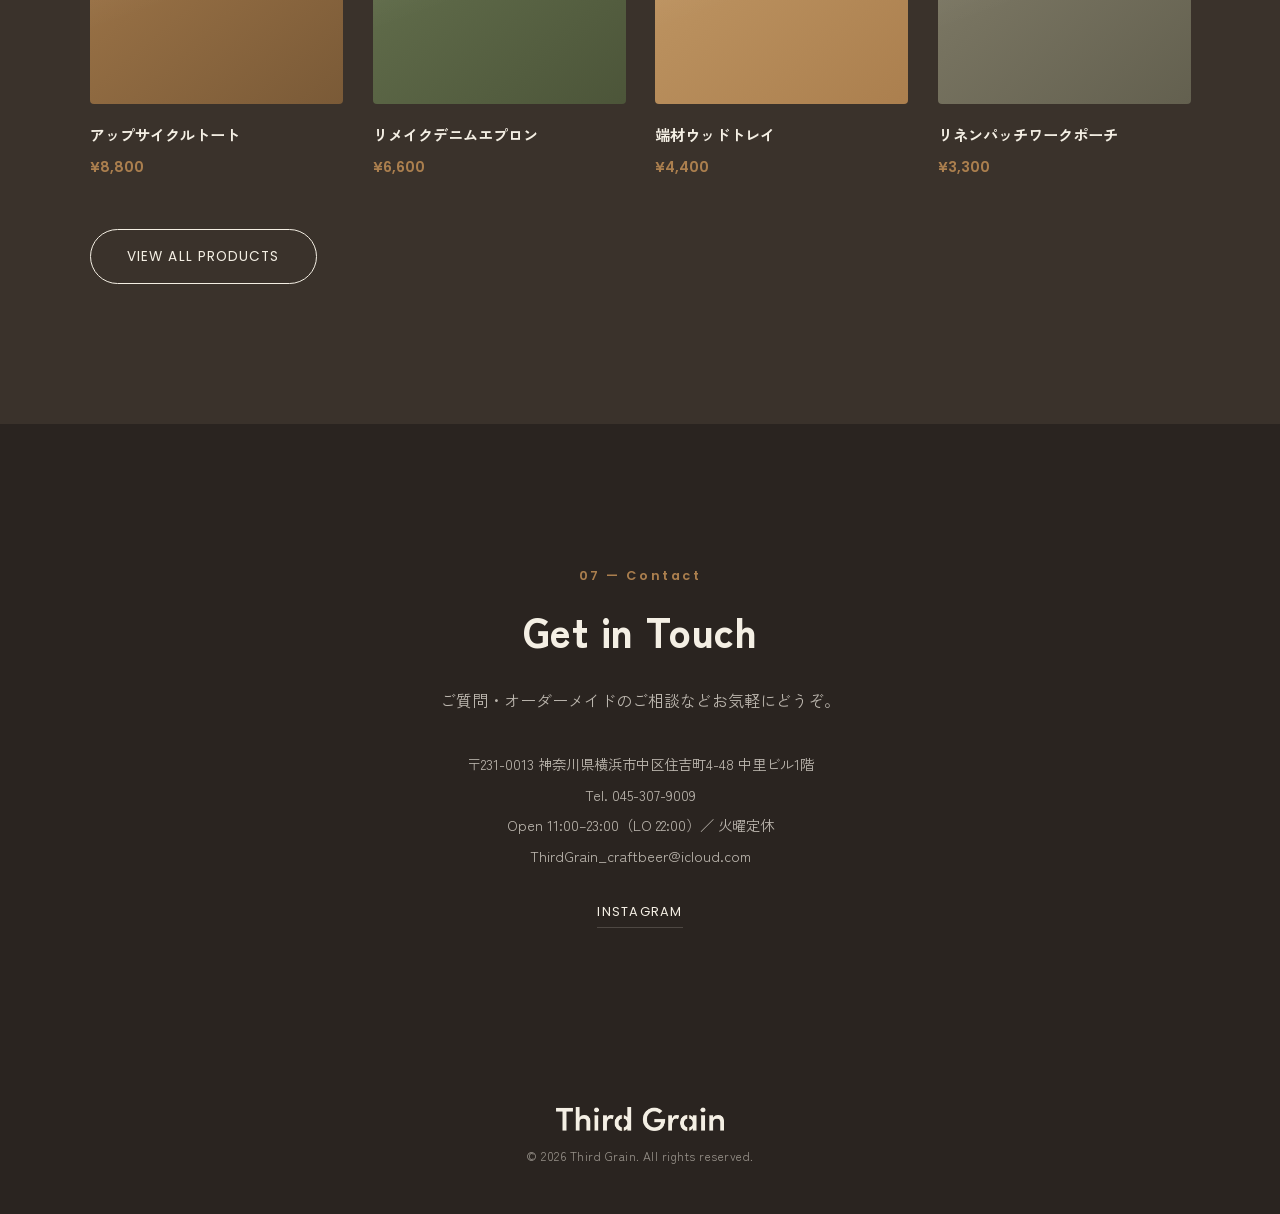
==== commit 05c982b7: "Drop the caption text overlay from the Atmosphere slideshow User didn't want the "02 — Atmosphere / " ====
--- a/index.html
+++ b/index.html
@@ -126,10 +126,6 @@
       <div class="atmo-slide atmo-e"></div>
       <div class="atmo-slide atmo-f"></div>
       <div class="atmo-slideshow-scrim"></div>
-      <div class="atmo-slideshow-content">
-        <p class="eyebrow light">02 — Atmosphere</p>
-        <h2 class="section-title light">Inside Third Grain</h2>
-      </div>
       <div class="atmo-dots" id="atmoDots"></div>
     </div>
   </section>
--- a/style.css
+++ b/style.css
@@ -595,19 +595,6 @@
   background: linear-gradient(180deg, rgba(20, 16, 12, 0.35), rgba(20, 16, 12, 0.05) 45%, rgba(20, 16, 12, 0.55));
   pointer-events: none;
 }
-.atmo-slideshow-content {
-  position: absolute;
-  left: clamp(20px, 6vw, 72px);
-  bottom: clamp(56px, 9vw, 96px);
-  z-index: 2;
-  text-align: left;
-}
-.atmo-slideshow-content .eyebrow,
-.atmo-slideshow-content .section-title {
-  margin: 0;
-}
-.atmo-slideshow-content .section-title { margin-top: 8px; }
-
 .atmo-dots {
   position: absolute;
   left: 50%;
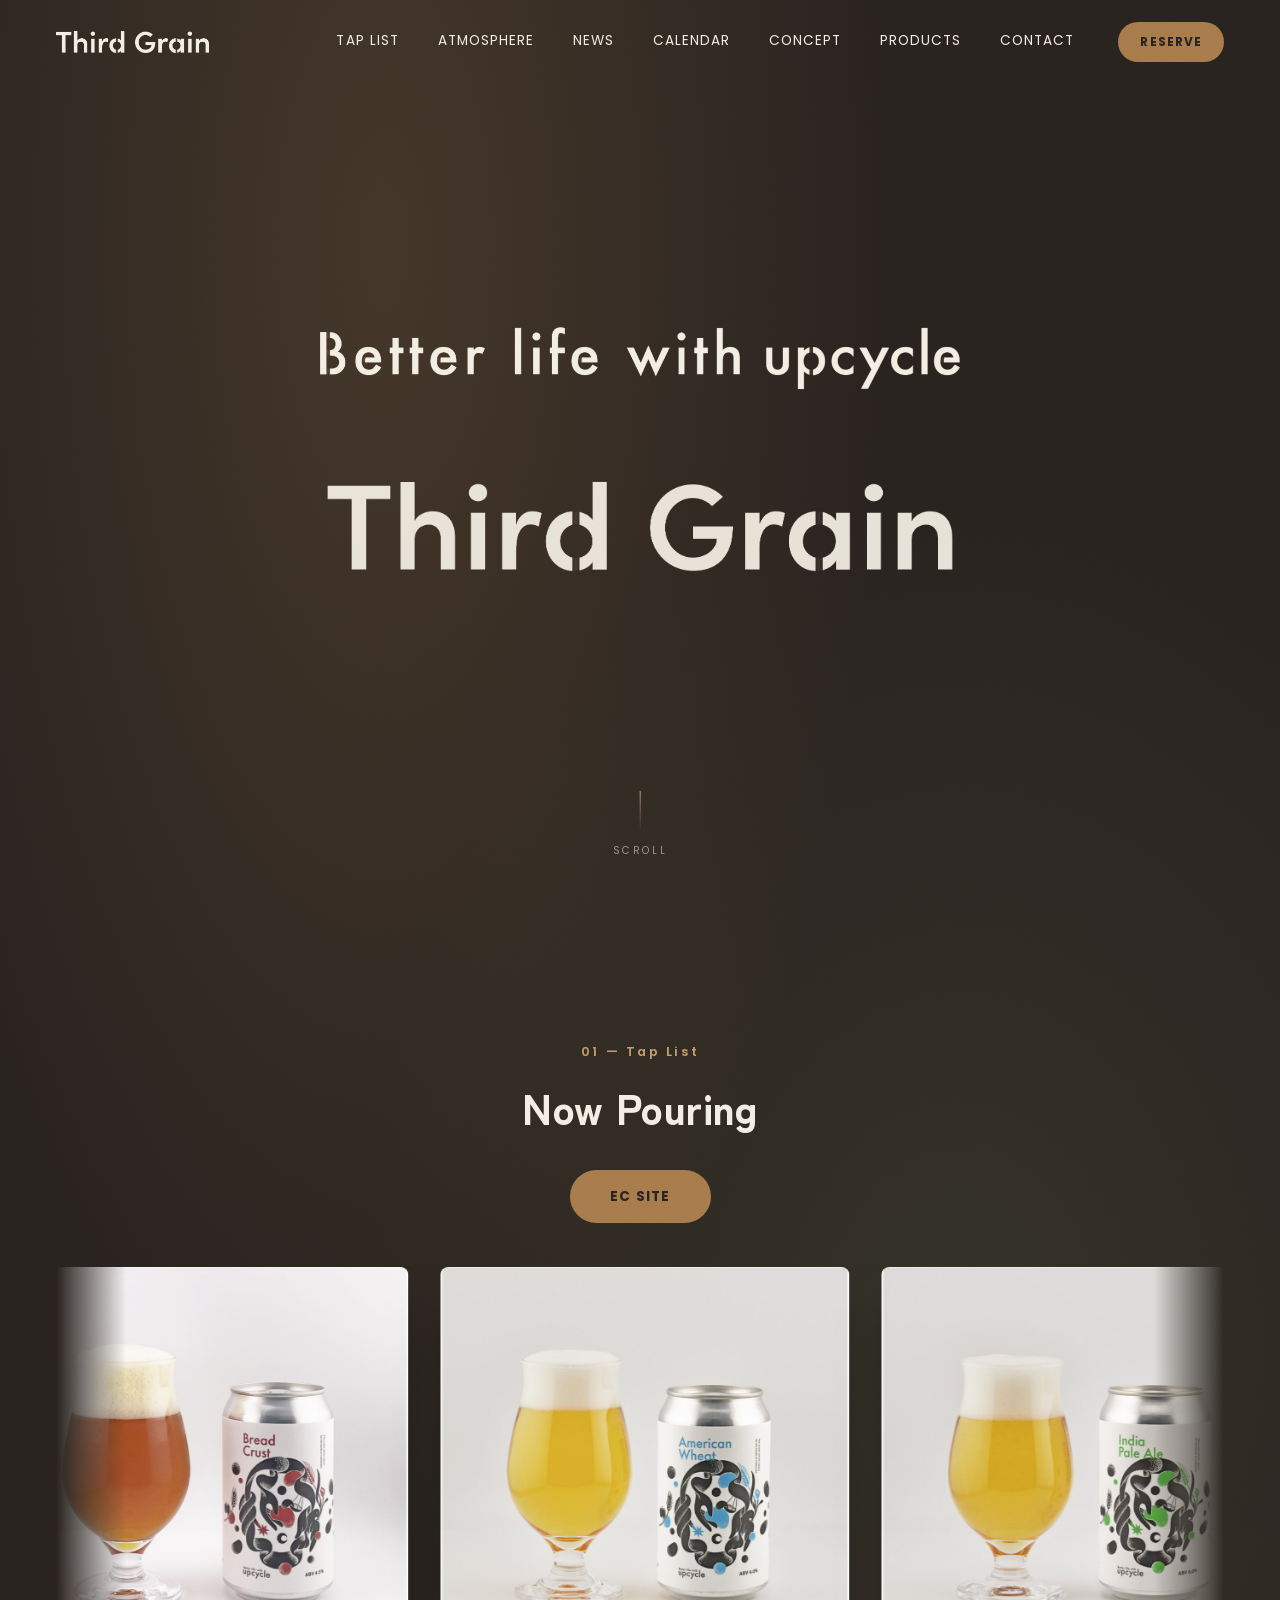
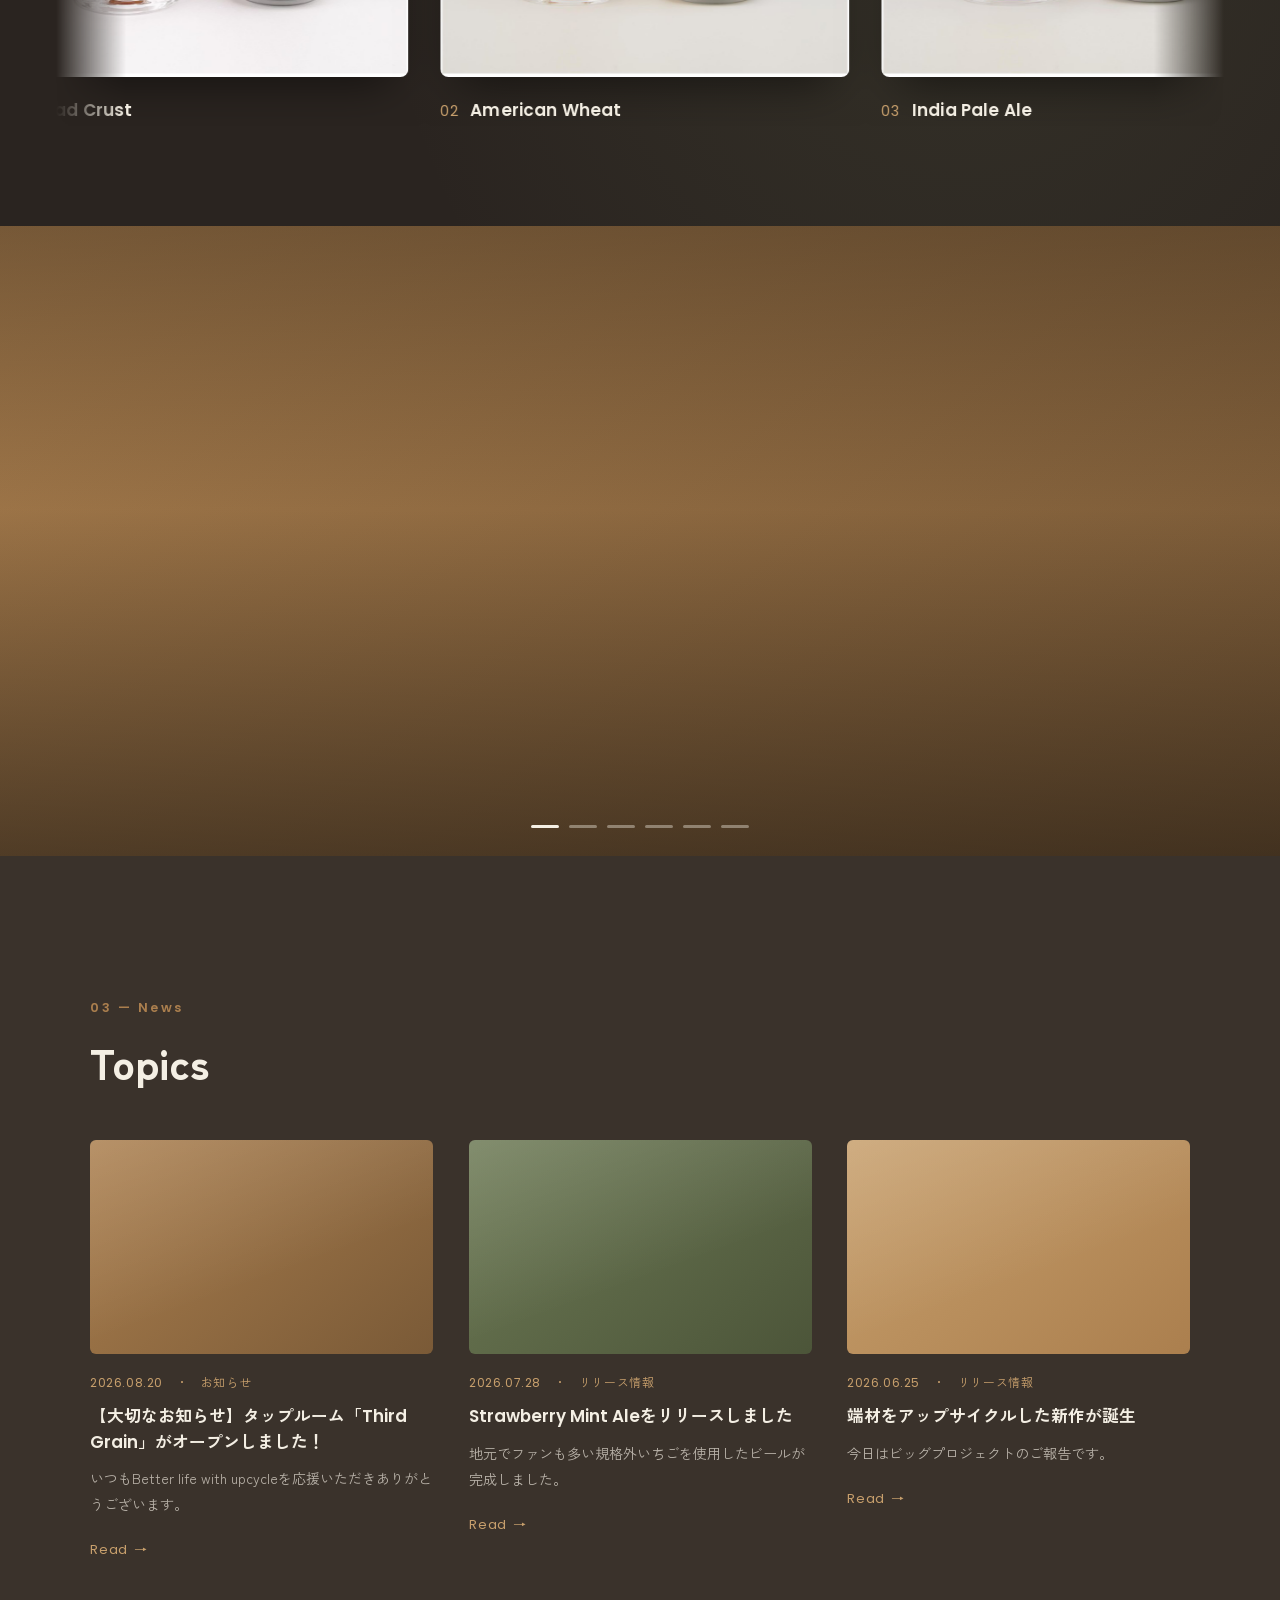
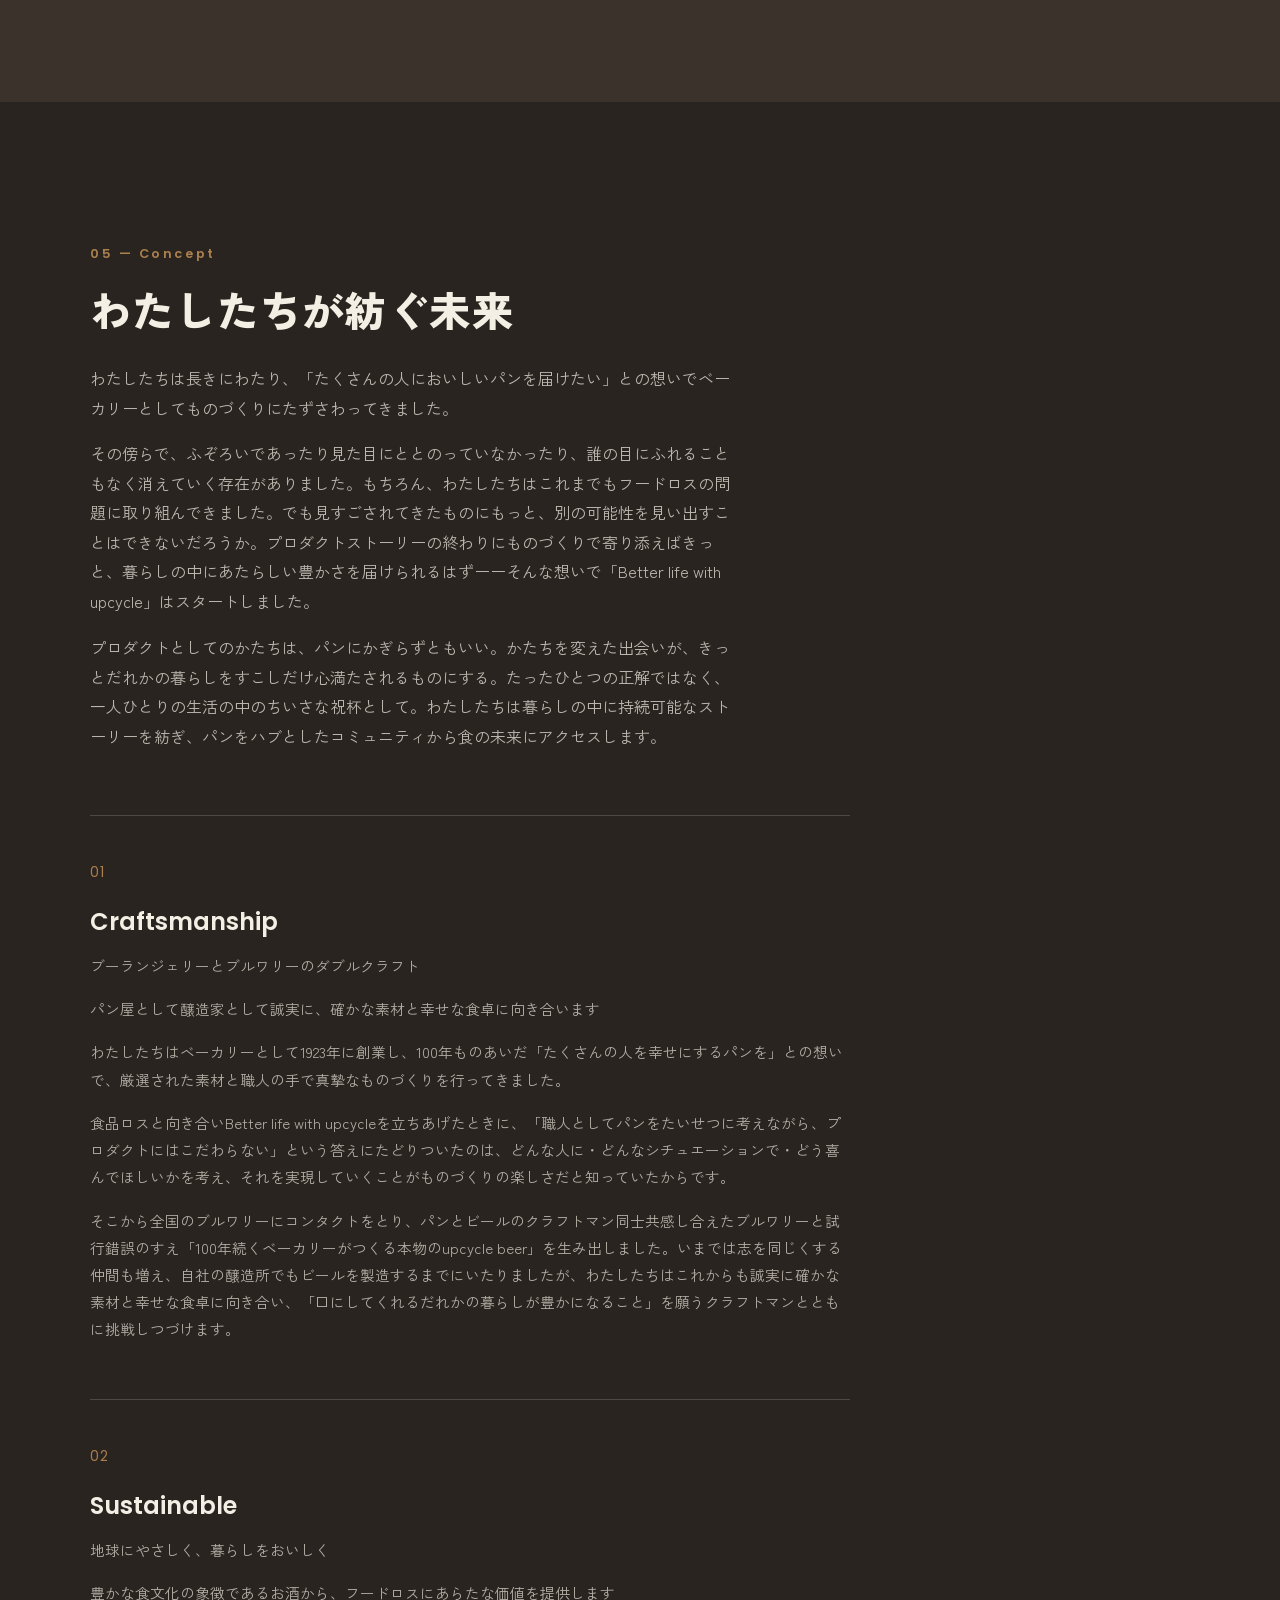
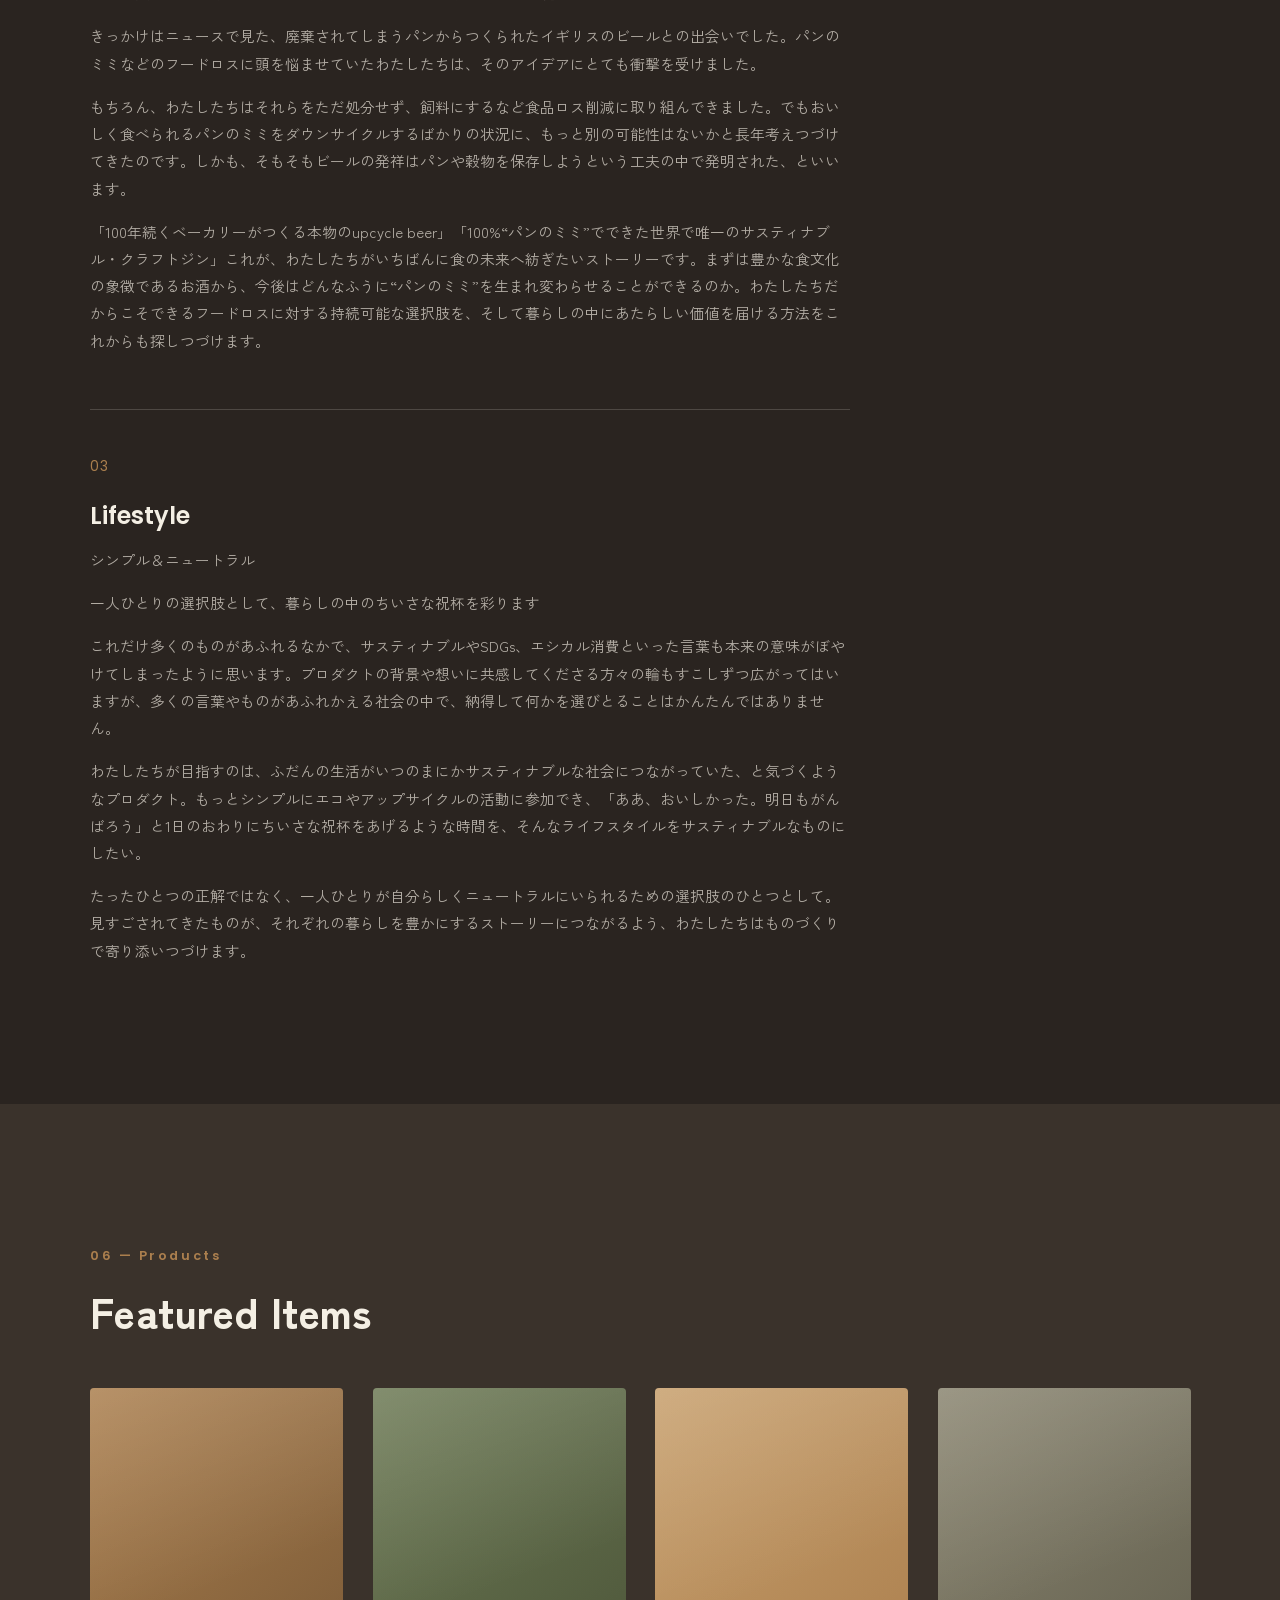
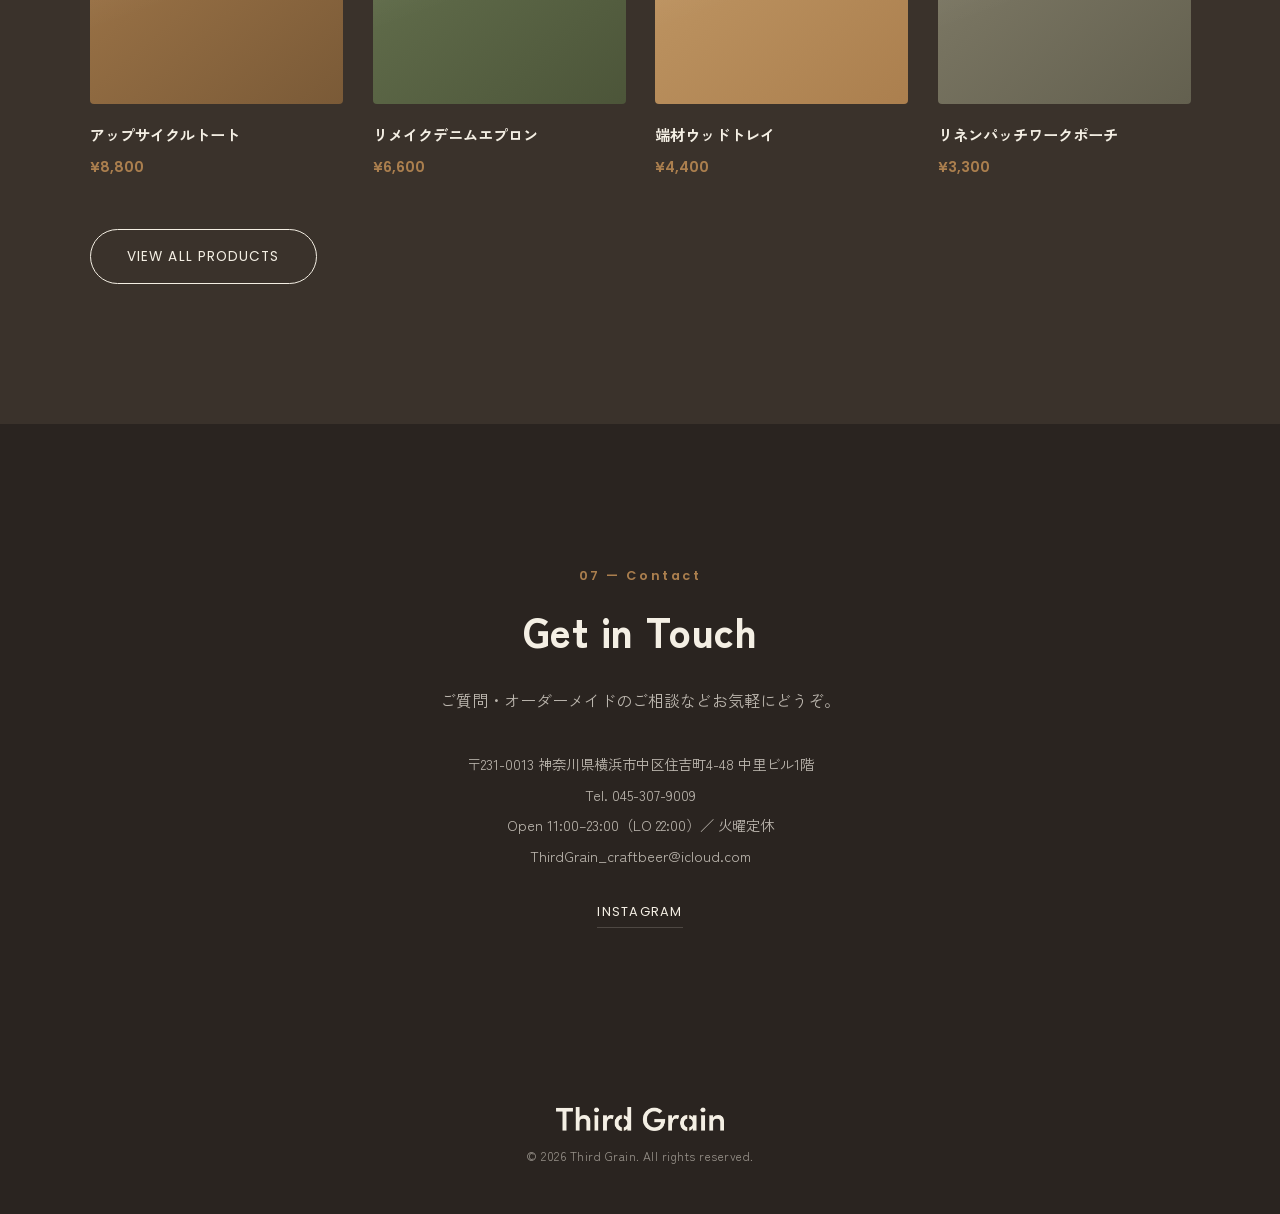
==== commit 41bc2f91: "Drive the Atmosphere slideshow photos from microCMS, like Tap List The user wants to swap Atmosphere" ====
--- a/index.html
+++ b/index.html
@@ -113,19 +113,12 @@
   </section>
 
   <!-- 店内の雰囲気(フルブリードのスライドショー。数秒ごとに自動で切り替わる、upcycle-beer.comのトップと同じ構成)。
-       写真はまだ仮のプレースホルダー。実写に差し替えるときは、
-       assets/atmosphere/ に写真を置いて、各 .atmo-slide の
-       background: linear-gradient(...) を
-       background-image: url('assets/atmosphere/xxx.jpg') に置き換える -->
+       タップリストと同じく、写真はmicroCMSの「Atmosphere」から読み込む。
+       microCMS未設定・取得失敗時は script.js 側の仮グラデーションで表示を保つ -->
   <section class="atmosphere" id="atmosphere">
     <div class="atmo-slideshow" id="atmoSlideshow">
-      <div class="atmo-slide atmo-a is-active"></div>
-      <div class="atmo-slide atmo-b"></div>
-      <div class="atmo-slide atmo-c"></div>
-      <div class="atmo-slide atmo-d"></div>
-      <div class="atmo-slide atmo-e"></div>
-      <div class="atmo-slide atmo-f"></div>
-      <div class="atmo-slideshow-scrim"></div>
+      <div class="atmo-slides" id="atmoSlides" aria-hidden="true"></div>
+      <div class="atmo-slideshow-scrim" aria-hidden="true"></div>
       <div class="atmo-dots" id="atmoDots"></div>
     </div>
   </section>
--- a/style.css
+++ b/style.css
@@ -581,13 +581,6 @@
   transition: opacity 1.4s var(--ease);
 }
 .atmo-slide.is-active { opacity: 1; }
-/* 実写が未入稿のあいだの仮表示。実写に差し替えるときは background-image: url('assets/atmosphere/xxx.jpg') に変える */
-.atmo-a { background-image: linear-gradient(140deg, #ab7f4e, #7a5a37); }
-.atmo-b { background-image: linear-gradient(140deg, #6d7a55, #4c5539); }
-.atmo-c { background-image: linear-gradient(140deg, #8a8570, #63604f); }
-.atmo-d { background-image: linear-gradient(140deg, #c79f6c, #ab7f4e); }
-.atmo-e { background-image: linear-gradient(140deg, #7a5a37, #4c5539); }
-.atmo-f { background-image: linear-gradient(140deg, #9c8a63, #6d7a55); }
 
 .atmo-slideshow-scrim {
   position: absolute;
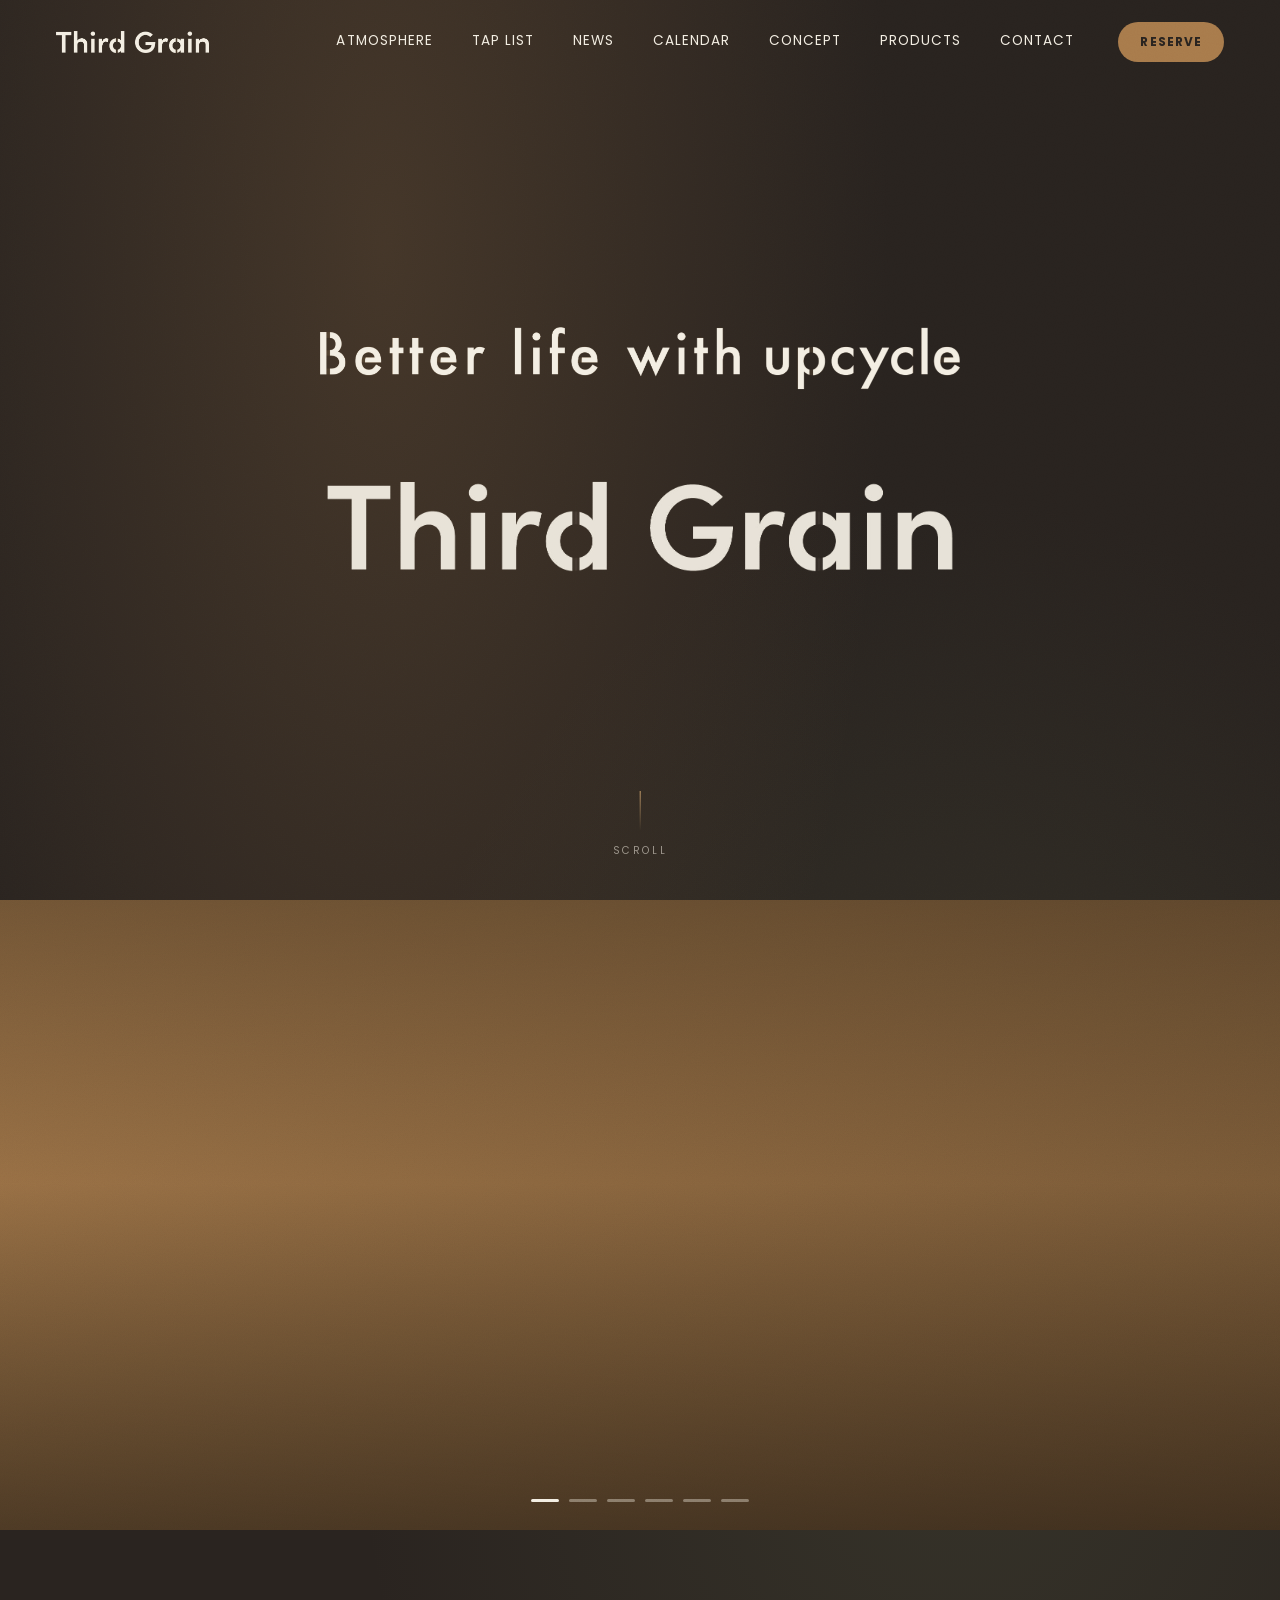
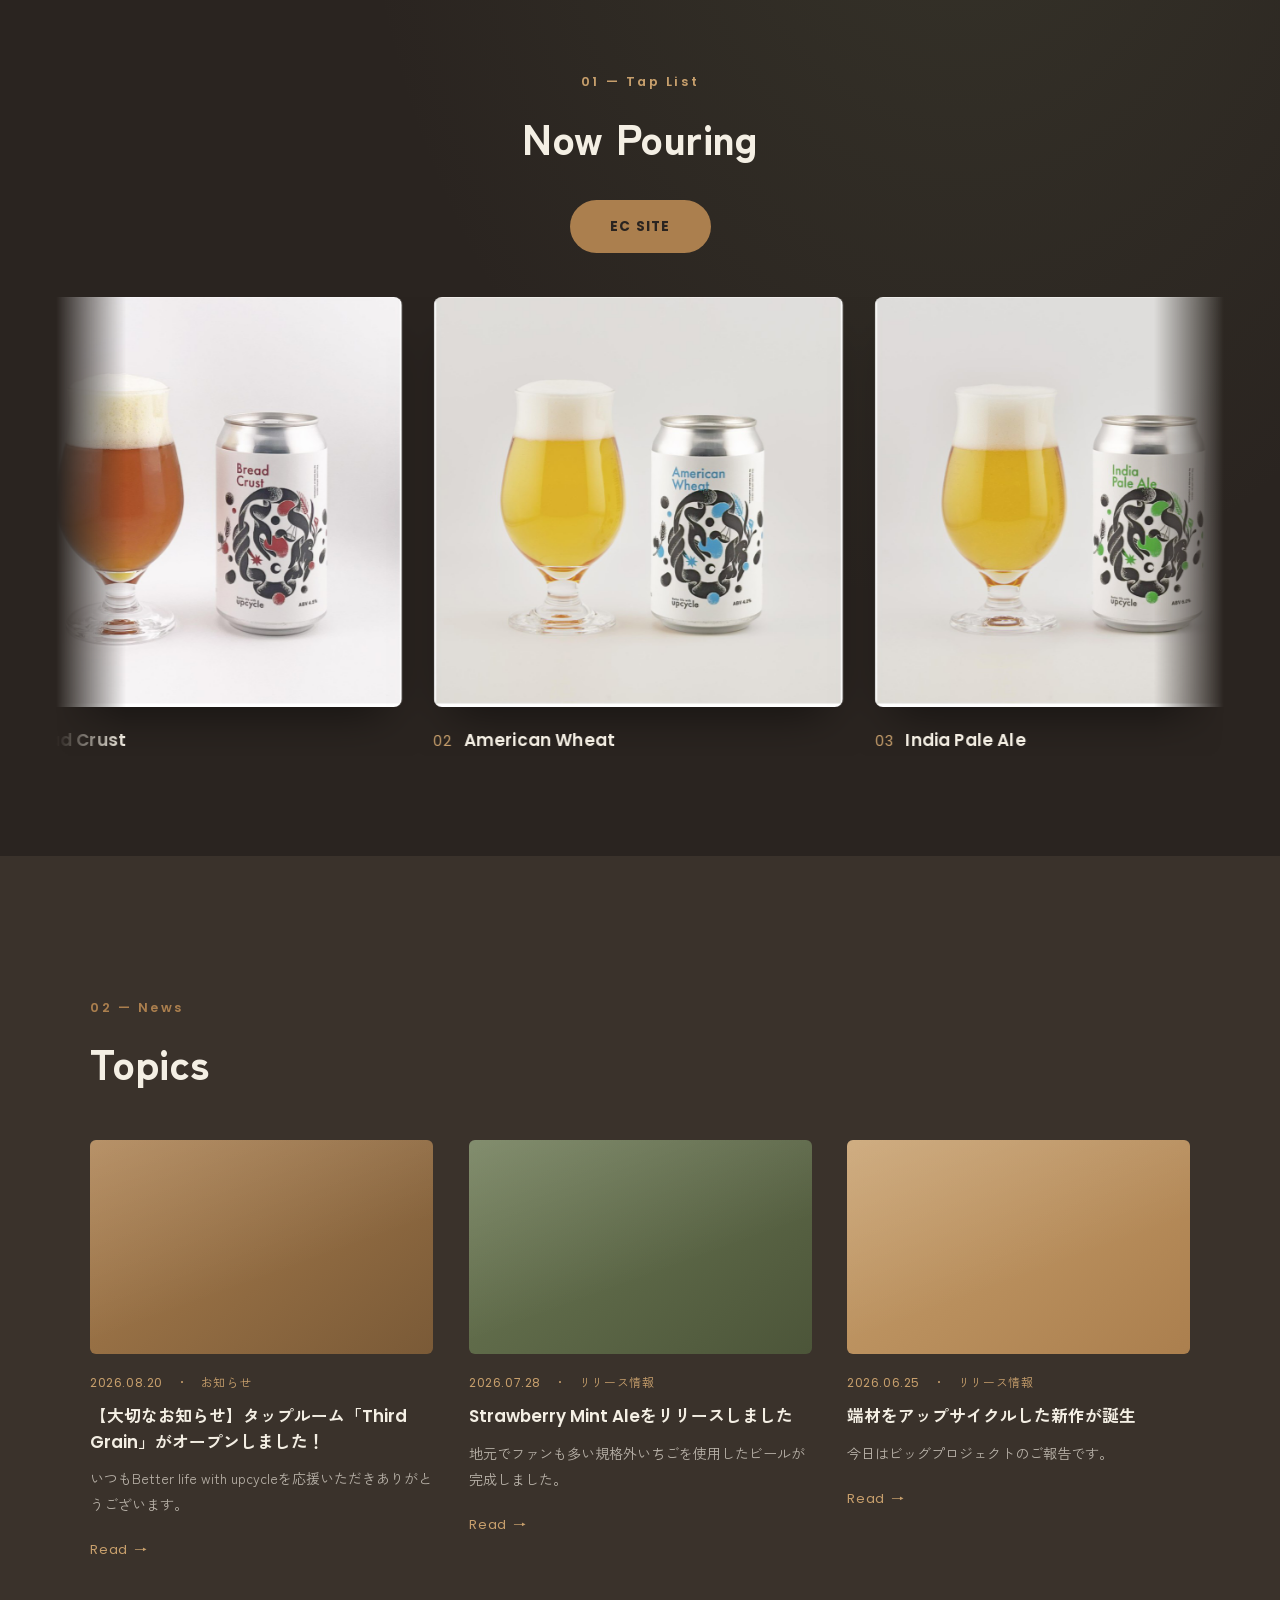
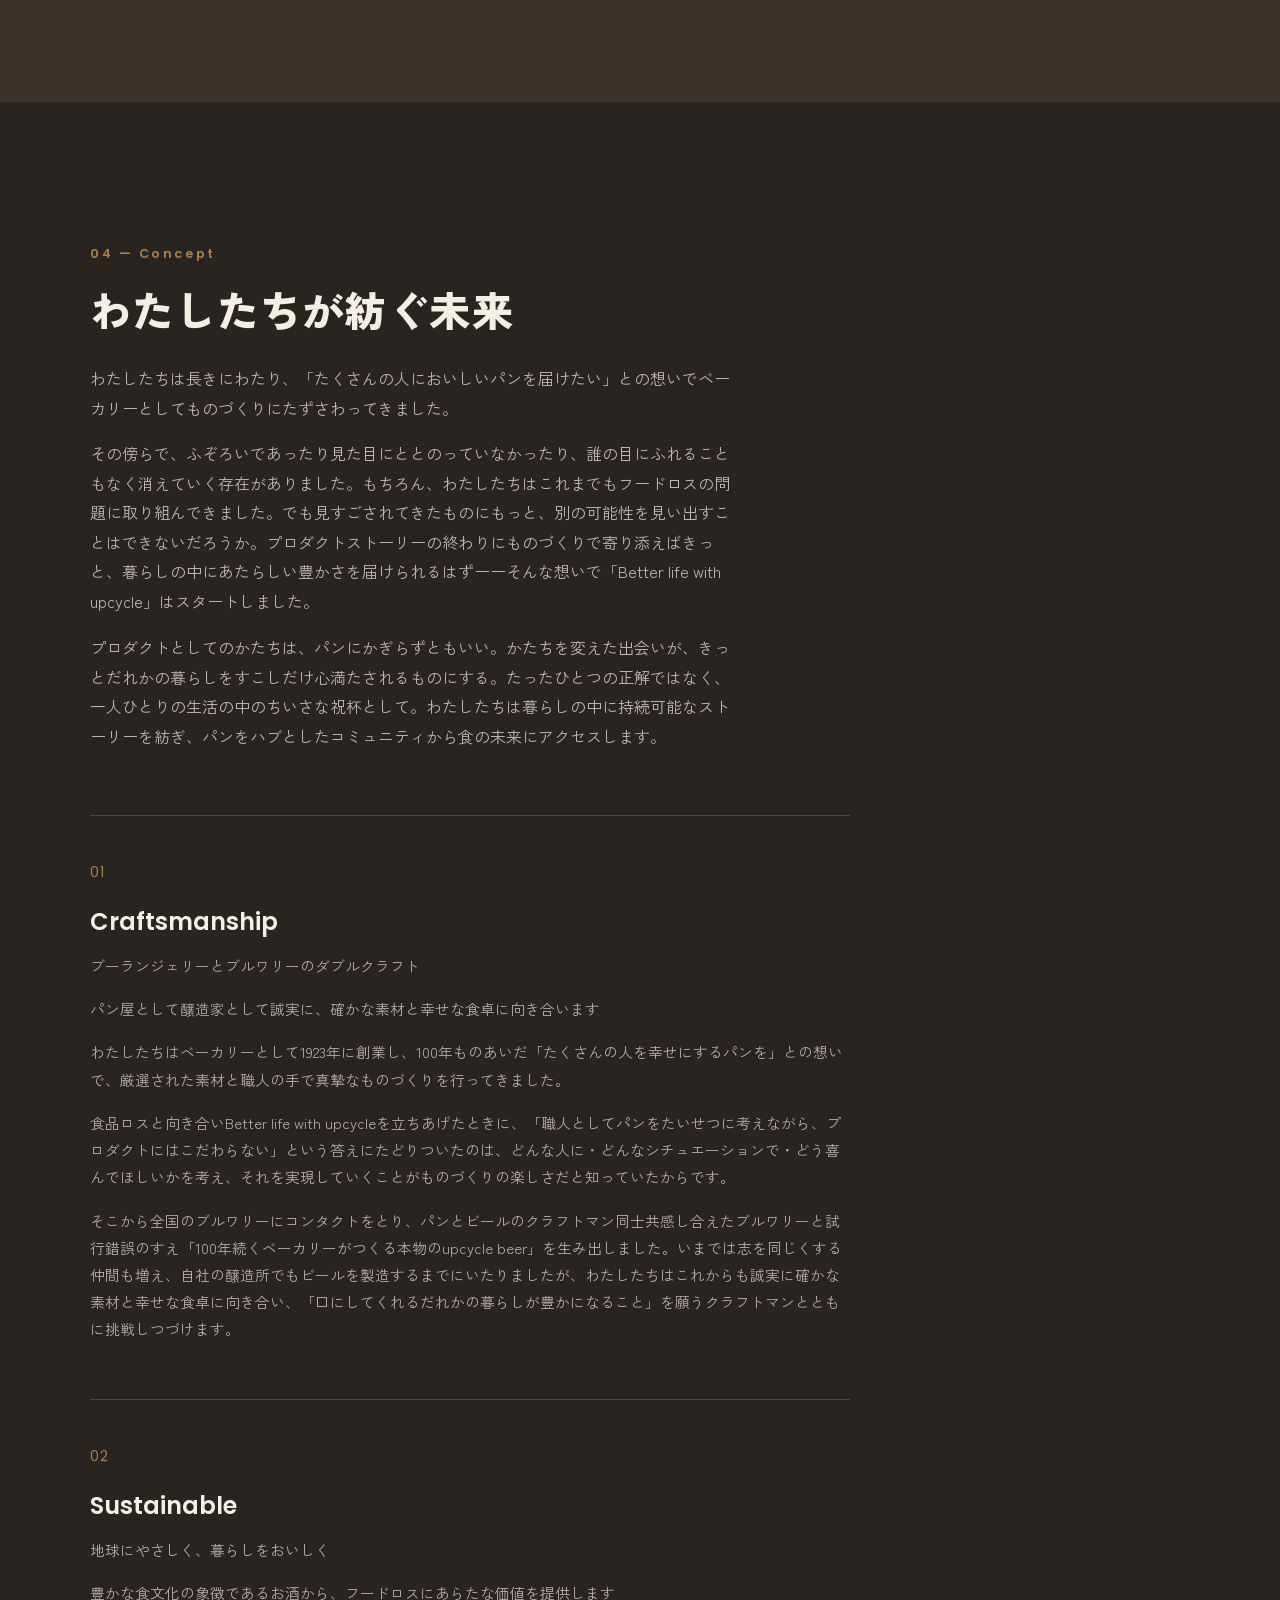
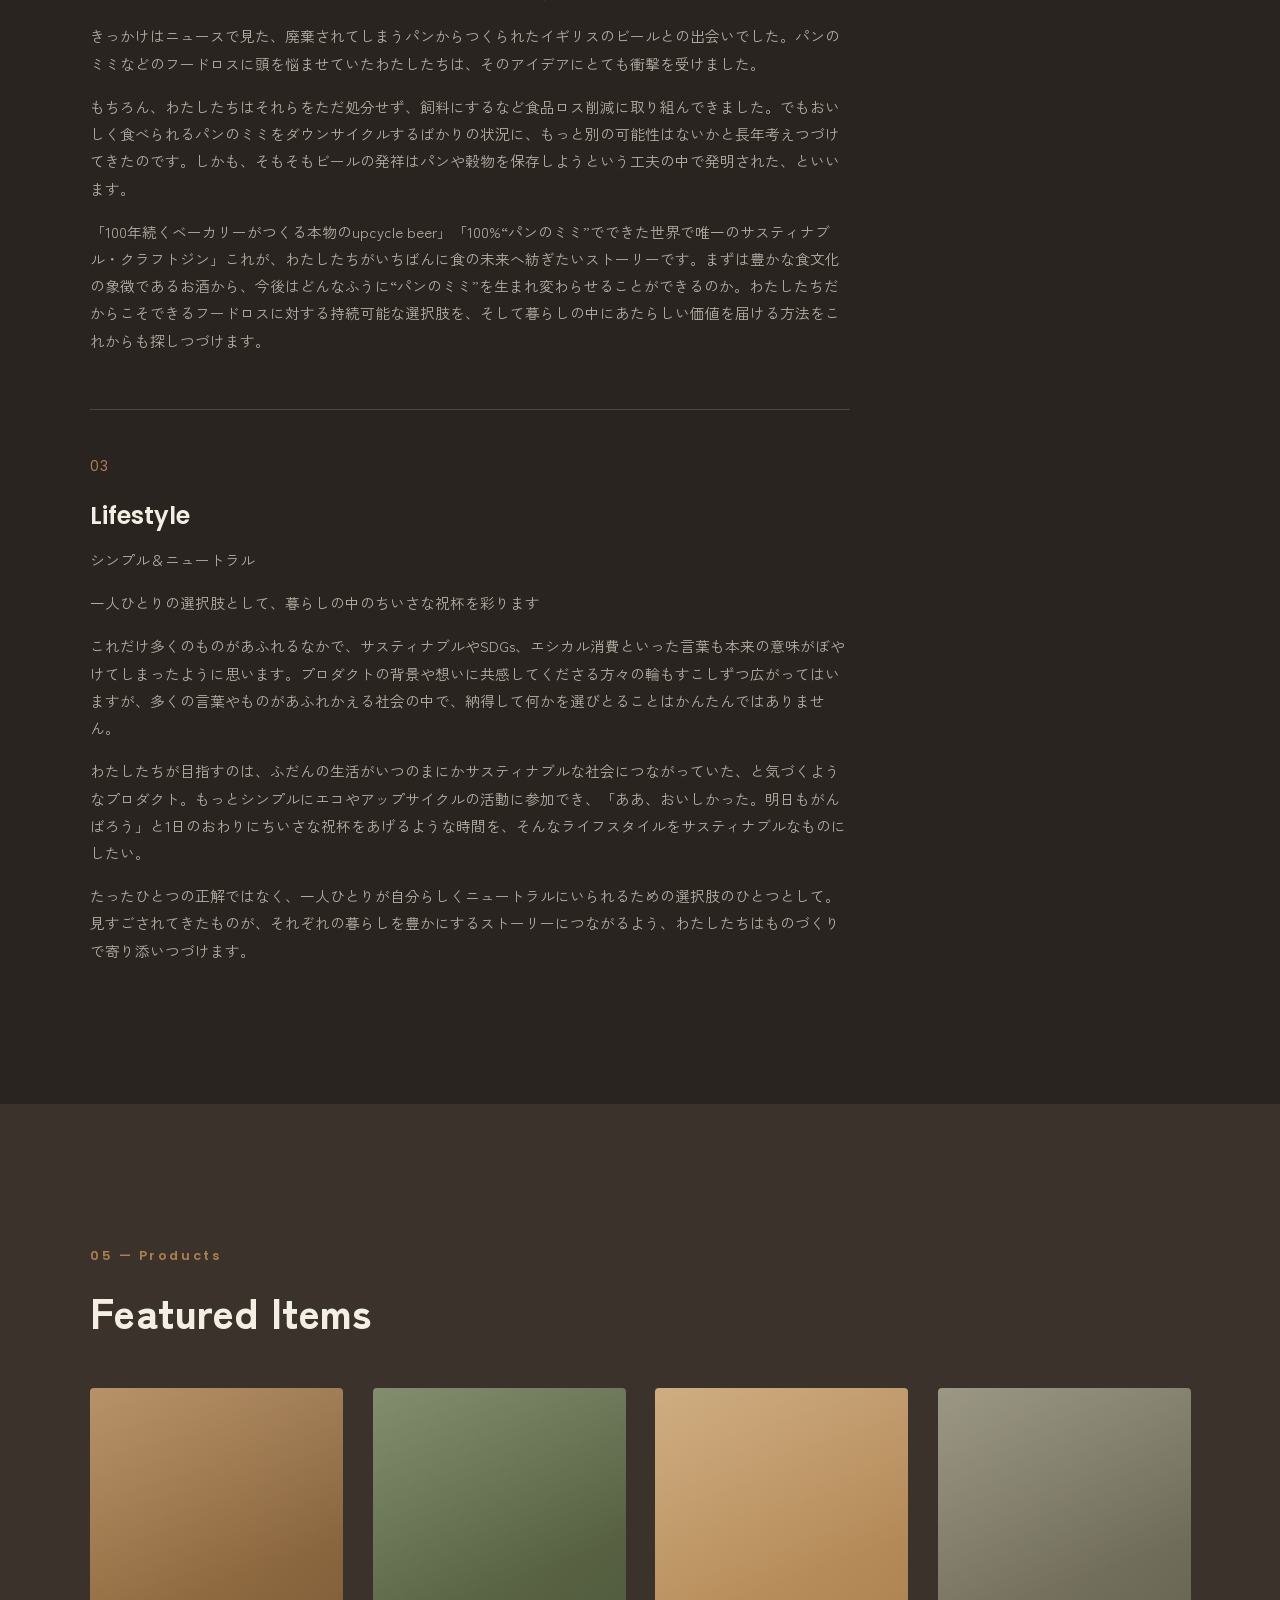
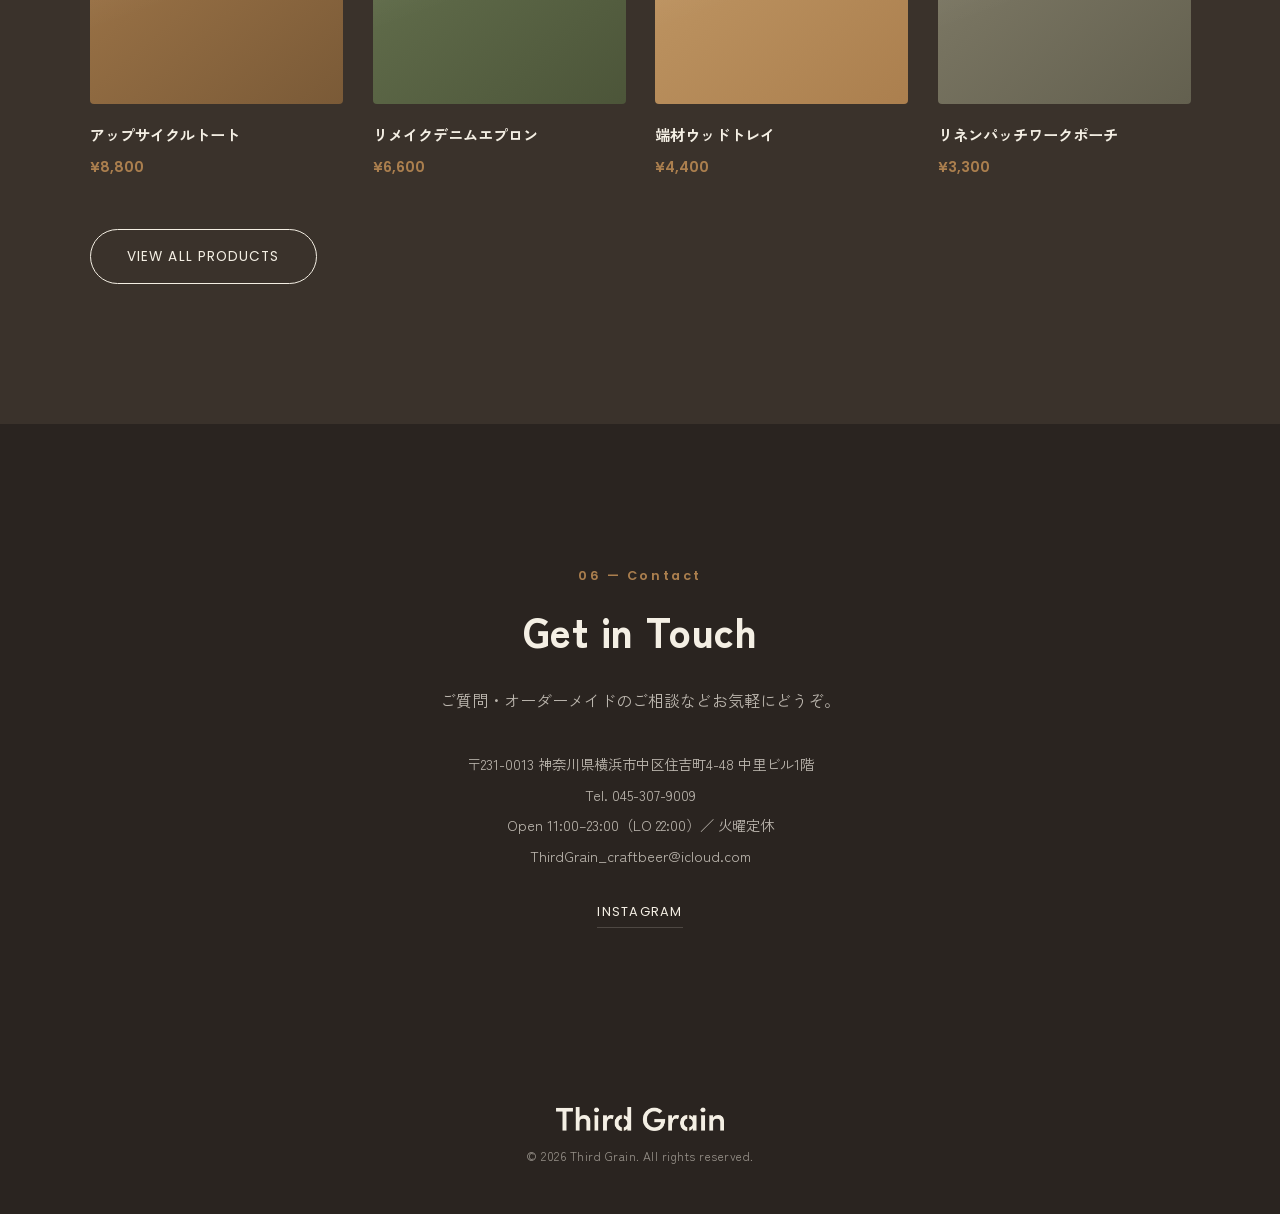
==== commit 98956fe8: "Move Atmosphere above Tap List; stop cropping its photos Reorder the dark-zone sections so Atmospher" ====
--- a/index.html
+++ b/index.html
@@ -33,8 +33,8 @@
     </a>
     <div class="nav-right">
       <nav class="nav-links">
+        <a href="#atmosphere">Atmosphere</a>
         <a href="#gallery">Tap List</a>
-        <a href="#atmosphere">Atmosphere</a>
         <a href="#news">News</a>
         <a href="#calendar">Calendar</a>
         <a href="#concept">Concept</a>
@@ -53,7 +53,7 @@
 <div class="calendar-page-overlay" id="calendarOverlay" hidden>
   <div class="calendar-page-panel">
     <button type="button" class="calendar-page-close" id="calendarOverlayClose" aria-label="閉じる">×</button>
-    <p class="eyebrow">04 — Events</p>
+    <p class="eyebrow">03 — Events</p>
     <h2 class="section-title">Calendar</h2>
 
     <div class="calendar-wrap">
@@ -94,22 +94,10 @@
         </div>
       </div>
     </div>
-    <a href="#gallery" class="scroll-cue" aria-label="スクロールして続きを見る">
+    <a href="#atmosphere" class="scroll-cue" aria-label="スクロールして続きを見る">
       <span class="scroll-cue-line"></span>
       <span class="scroll-cue-text">SCROLL</span>
     </a>
-  </section>
-
-  <!-- タップリスト(自動横スクロール) -->
-  <section class="section gallery" id="gallery">
-    <div class="section-inner">
-      <p class="eyebrow reveal-on-scroll light">01 — Tap List</p>
-      <h2 class="section-title light reveal-on-scroll">Now Pouring</h2>
-      <a class="nav-cta ec-cta reveal-on-scroll" href="https://upcycle-beer.com/?srsltid=AfmBOorLxPD1S9AR55NLok968urN-Kt15aA11379yNTFlN8lTMMnHVA3" target="_blank" rel="noopener">EC SITE</a>
-    </div>
-    <div class="marquee">
-      <div class="marquee-track" id="marqueeTrack"></div>
-    </div>
   </section>
 
   <!-- 店内の雰囲気(フルブリードのスライドショー。数秒ごとに自動で切り替わる、upcycle-beer.comのトップと同じ構成)。
@@ -122,6 +110,18 @@
       <div class="atmo-dots" id="atmoDots"></div>
     </div>
   </section>
+
+  <!-- タップリスト(自動横スクロール) -->
+  <section class="section gallery" id="gallery">
+    <div class="section-inner">
+      <p class="eyebrow reveal-on-scroll light">01 — Tap List</p>
+      <h2 class="section-title light reveal-on-scroll">Now Pouring</h2>
+      <a class="nav-cta ec-cta reveal-on-scroll" href="https://upcycle-beer.com/?srsltid=AfmBOorLxPD1S9AR55NLok968urN-Kt15aA11379yNTFlN8lTMMnHVA3" target="_blank" rel="noopener">EC SITE</a>
+    </div>
+    <div class="marquee">
+      <div class="marquee-track" id="marqueeTrack"></div>
+    </div>
+  </section>
 </div>
 
 <main>
@@ -129,7 +129,7 @@
   <!-- 最新情報 -->
   <section class="section news" id="news">
     <div class="section-inner">
-      <p class="eyebrow reveal-on-scroll">03 — News</p>
+      <p class="eyebrow reveal-on-scroll">02 — News</p>
       <h2 class="section-title reveal-on-scroll">Topics</h2>
 
       <div class="news-grid" id="newsGrid"></div>
@@ -139,7 +139,7 @@
   <!-- コンセプト -->
   <section class="section concept" id="concept">
     <div class="section-inner">
-      <p class="eyebrow reveal-on-scroll">05 — Concept</p>
+      <p class="eyebrow reveal-on-scroll">04 — Concept</p>
       <h2 class="section-title reveal-on-scroll">わたしたちが紡ぐ未来</h2>
       <p class="section-text reveal-on-scroll">
         わたしたちは長きにわたり、「たくさんの人においしいパンを届けたい」との想いでベーカリーとしてものづくりにたずさわってきました。
@@ -188,7 +188,7 @@
   <!-- プロダクト -->
   <section class="section products" id="products">
     <div class="section-inner">
-      <p class="eyebrow reveal-on-scroll">06 — Products</p>
+      <p class="eyebrow reveal-on-scroll">05 — Products</p>
       <h2 class="section-title reveal-on-scroll">Featured Items</h2>
 
       <div class="product-grid">
@@ -221,7 +221,7 @@
   <!-- コンタクト -->
   <section class="section contact" id="contact">
     <div class="section-inner narrow">
-      <p class="eyebrow reveal-on-scroll">07 — Contact</p>
+      <p class="eyebrow reveal-on-scroll">06 — Contact</p>
       <h2 class="section-title reveal-on-scroll">Get in Touch</h2>
       <p class="section-text reveal-on-scroll">
         ご質問・オーダーメイドのご相談などお気軽にどうぞ。
--- a/style.css
+++ b/style.css
@@ -575,7 +575,9 @@
 .atmo-slide {
   position: absolute;
   inset: 0;
-  background-size: cover;
+  background-color: var(--espresso);
+  background-size: contain;
+  background-repeat: no-repeat;
   background-position: center;
   opacity: 0;
   transition: opacity 1.4s var(--ease);
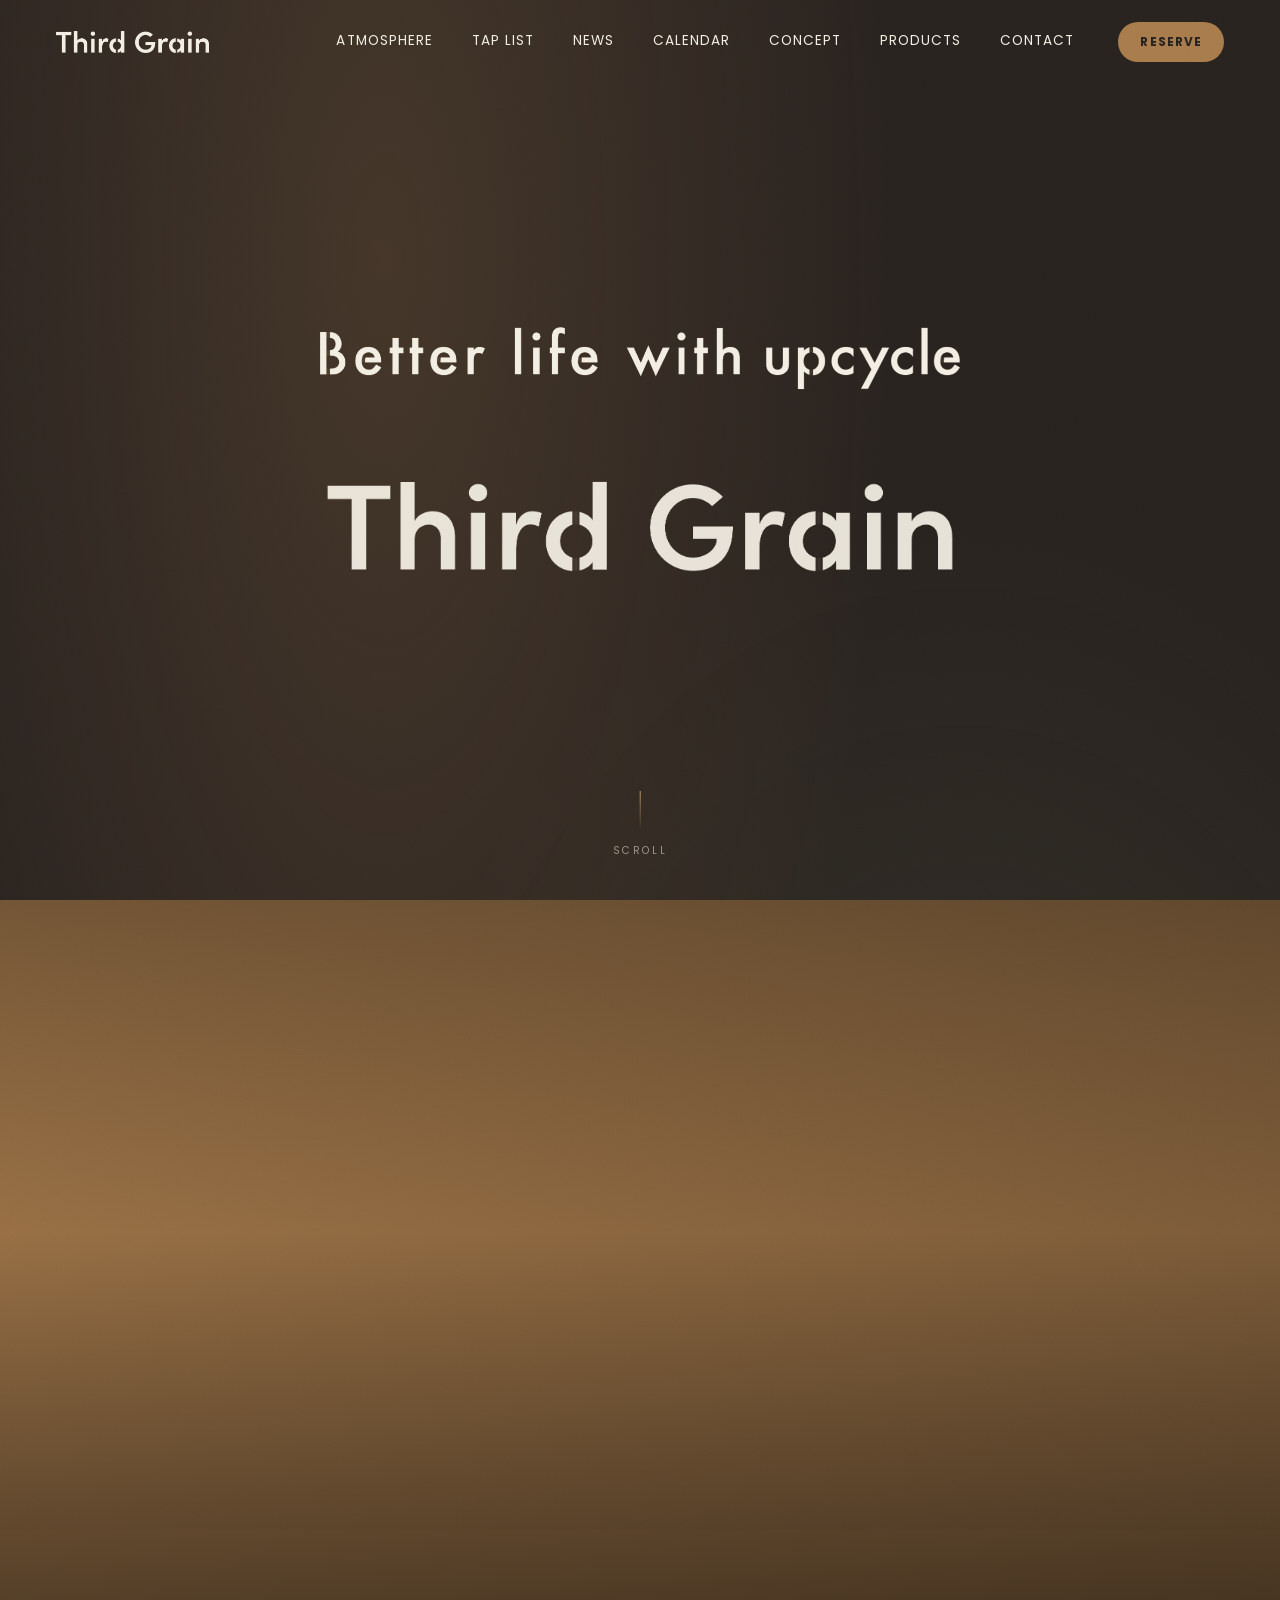
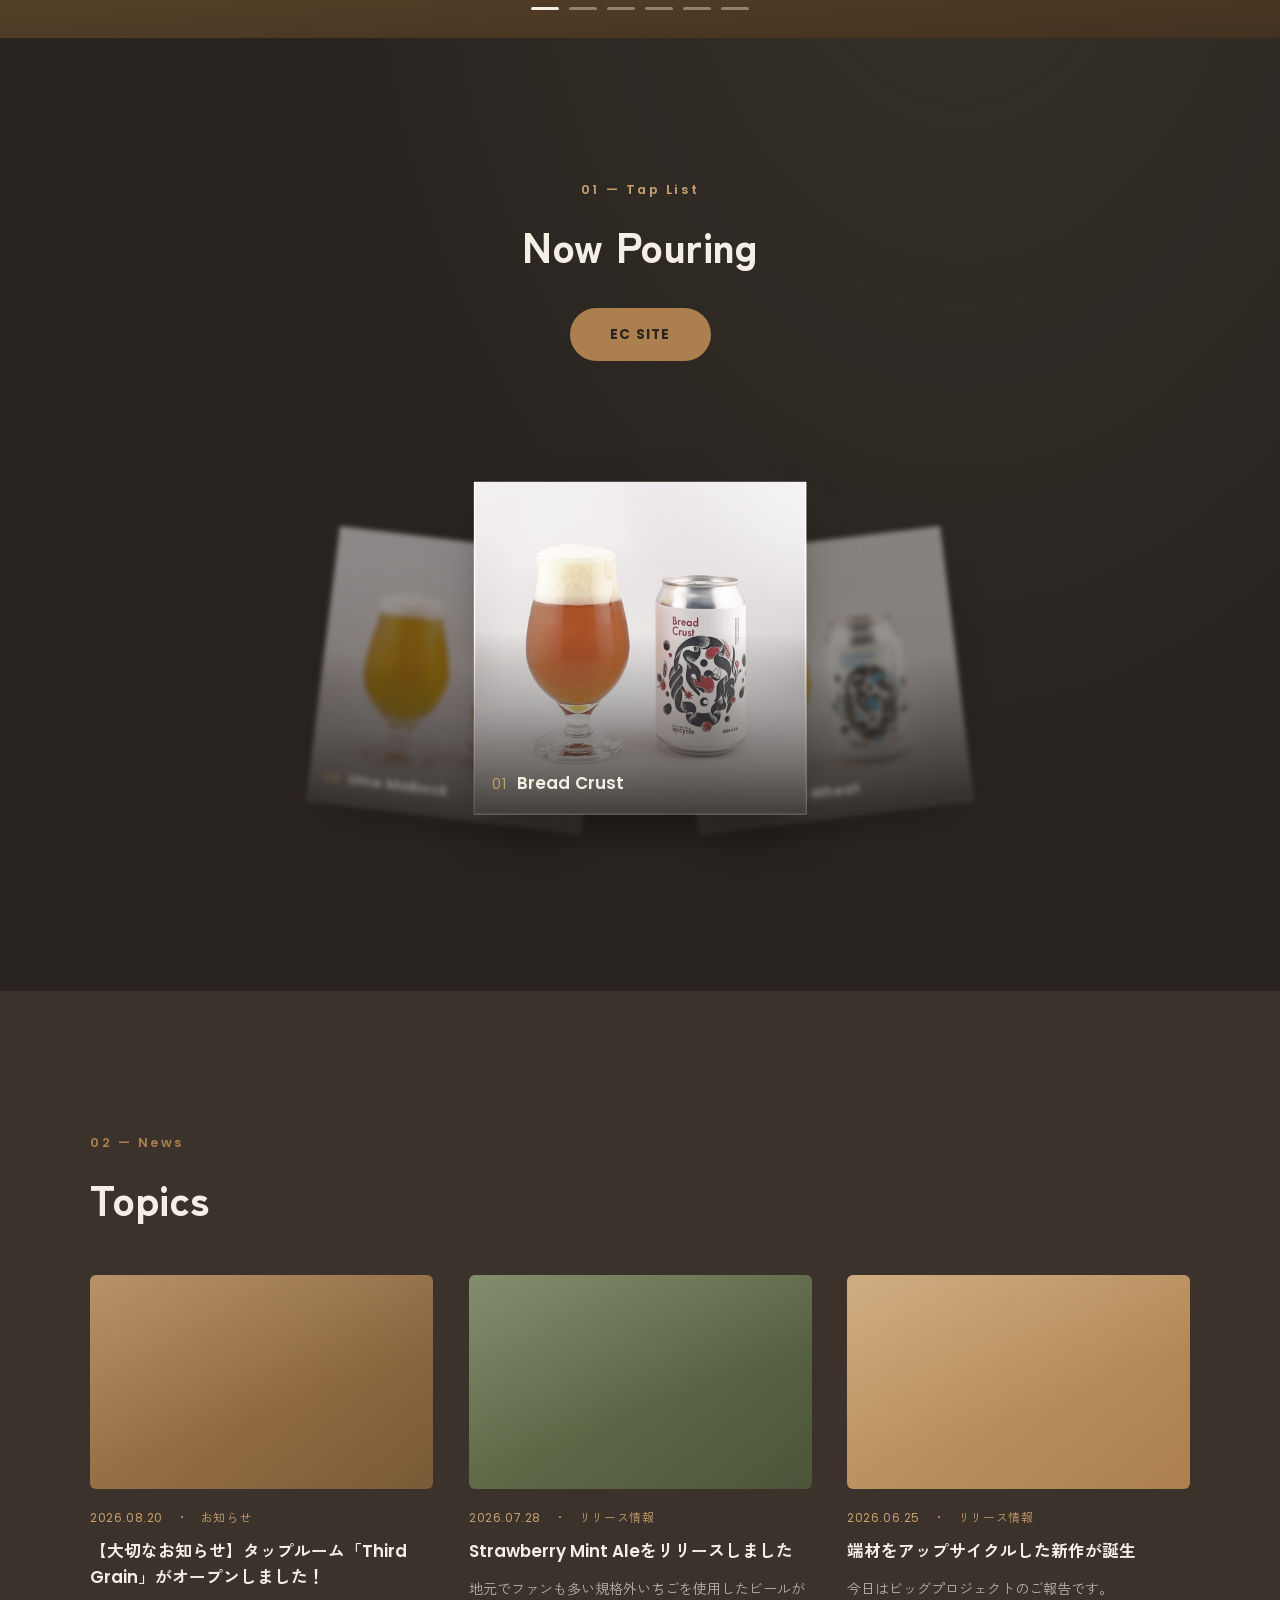
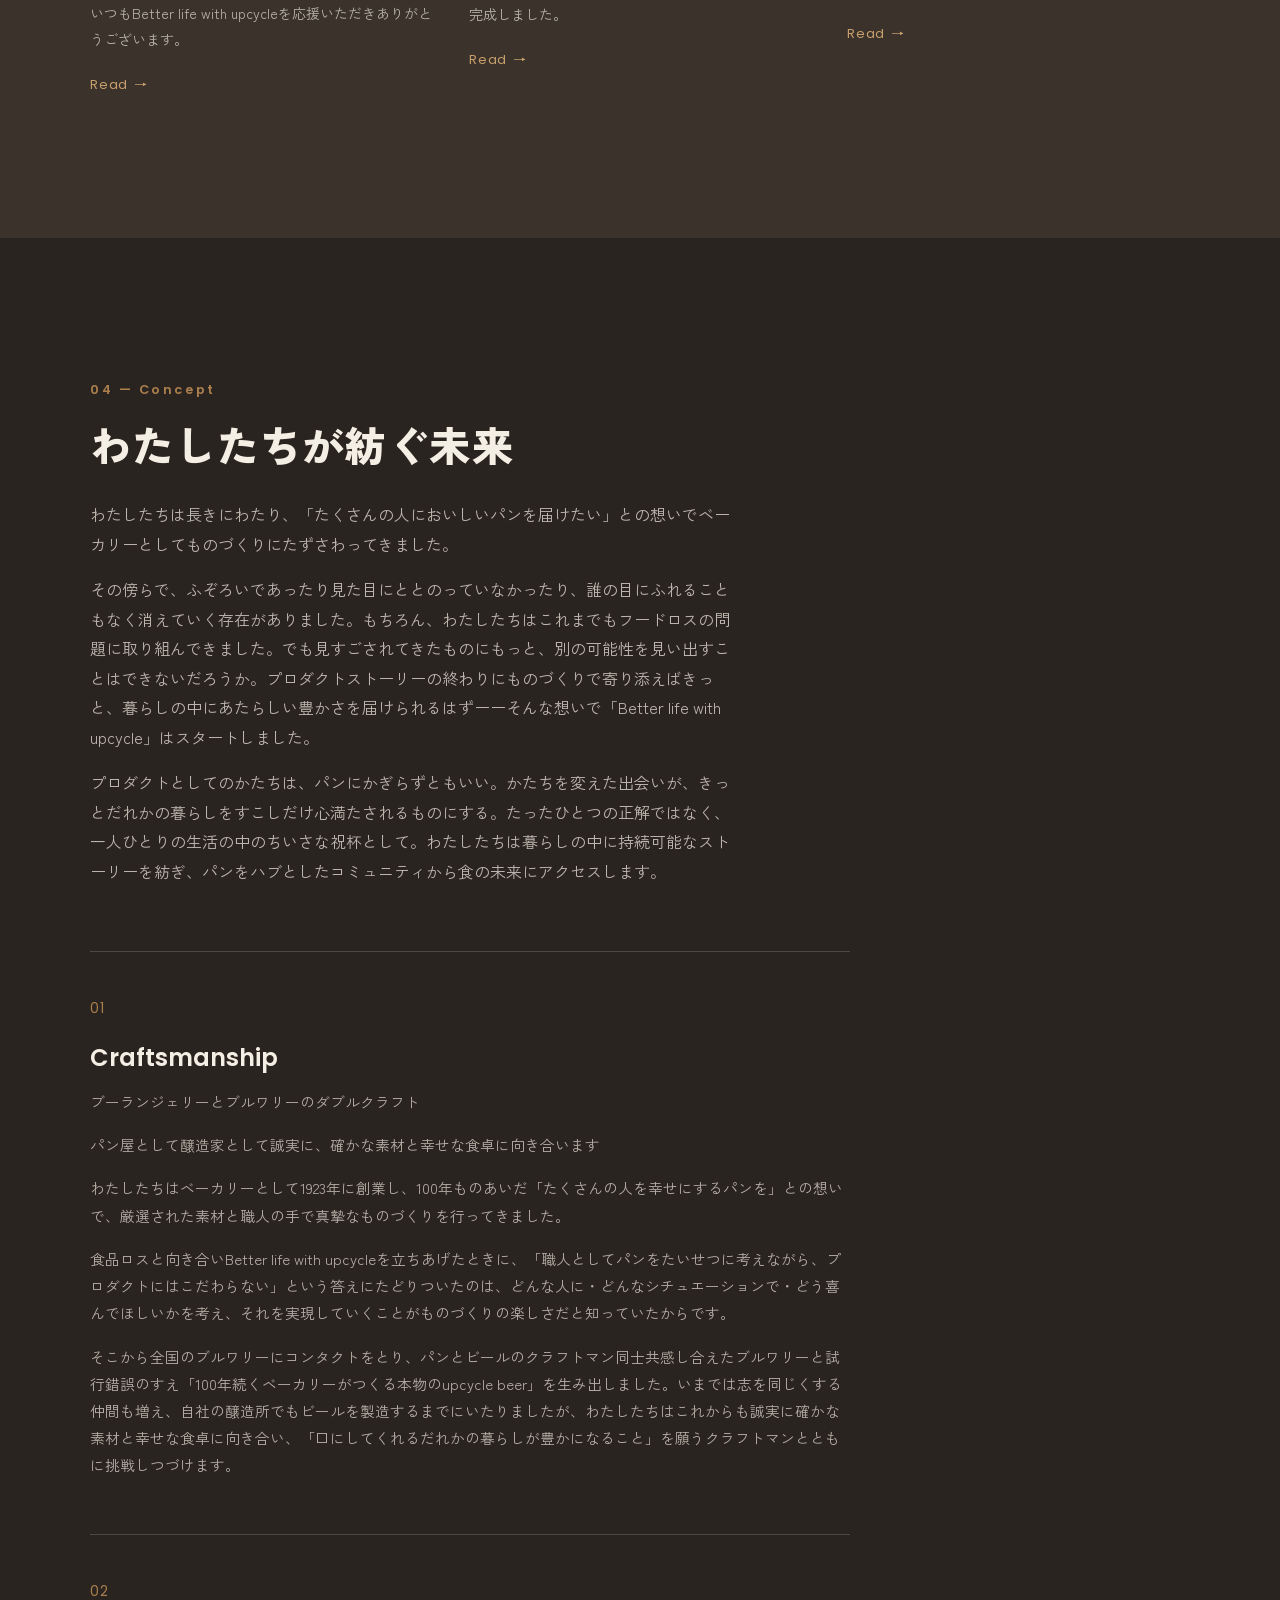
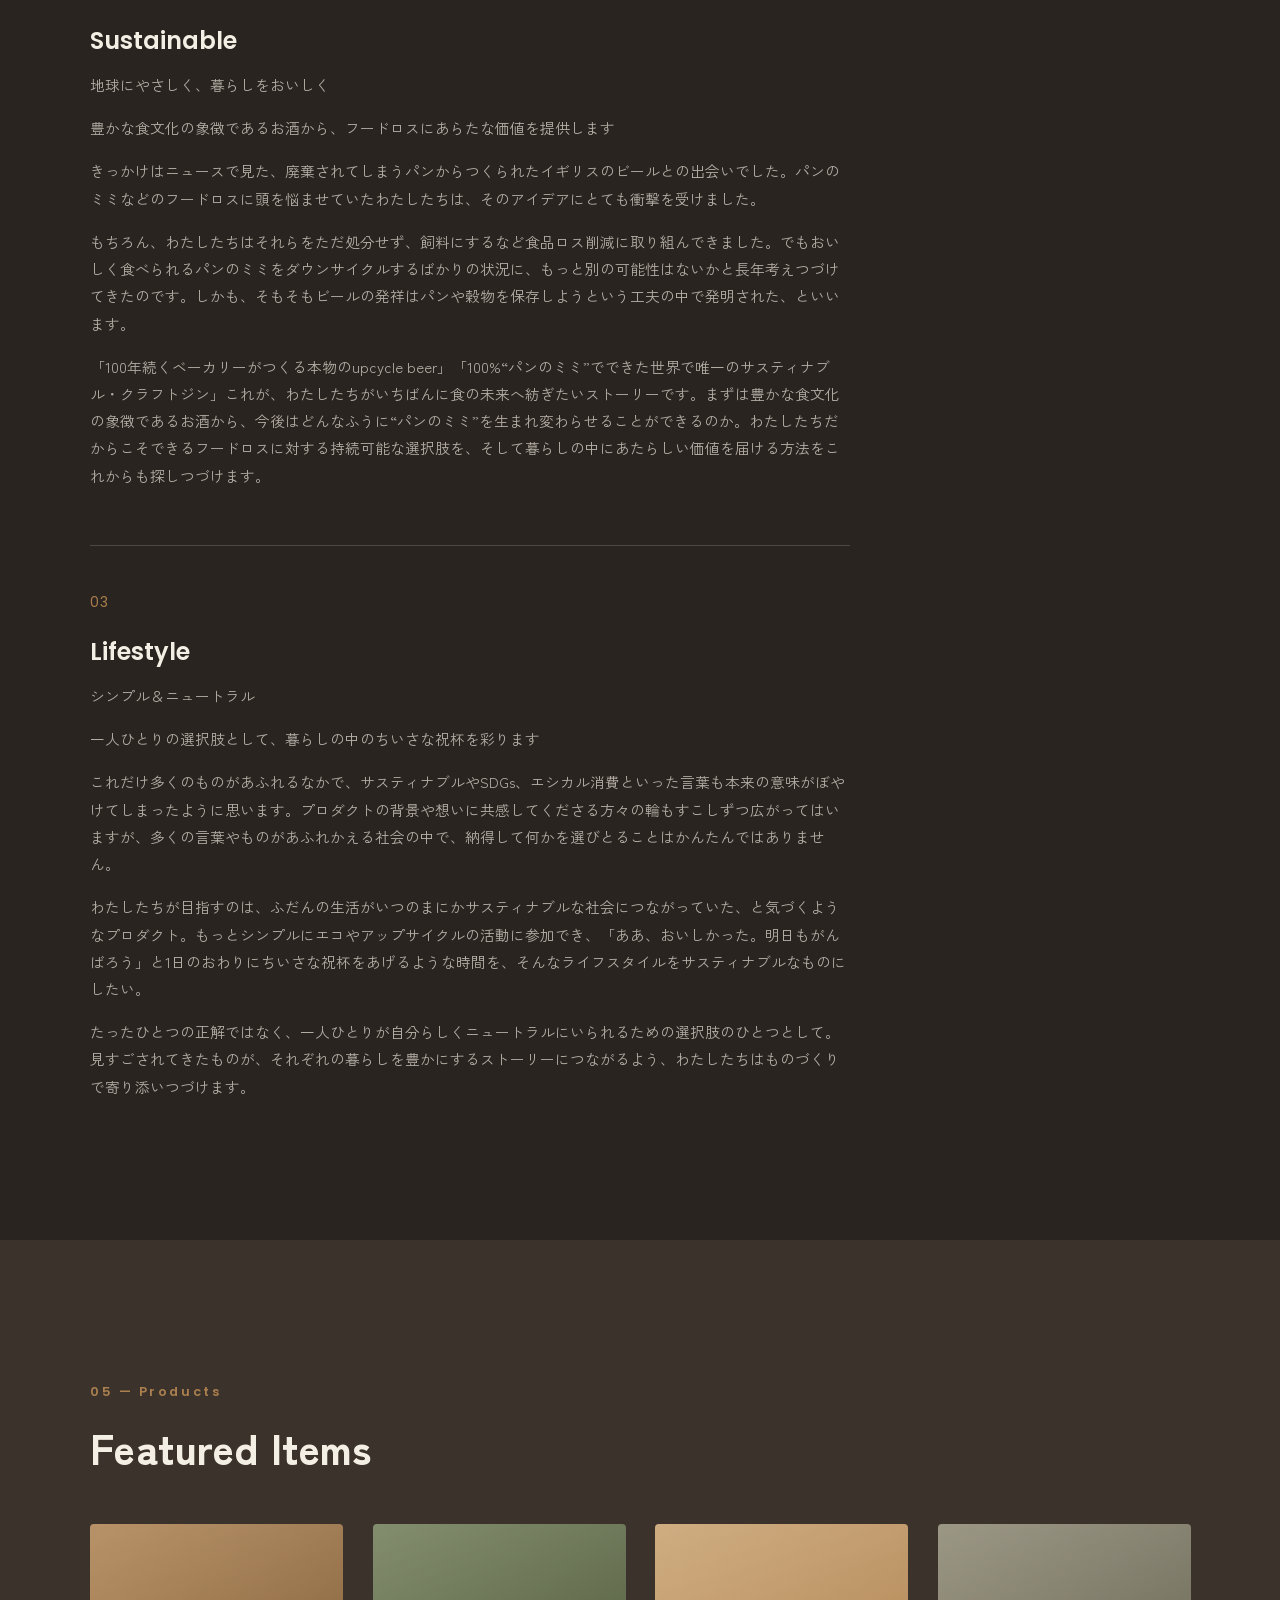
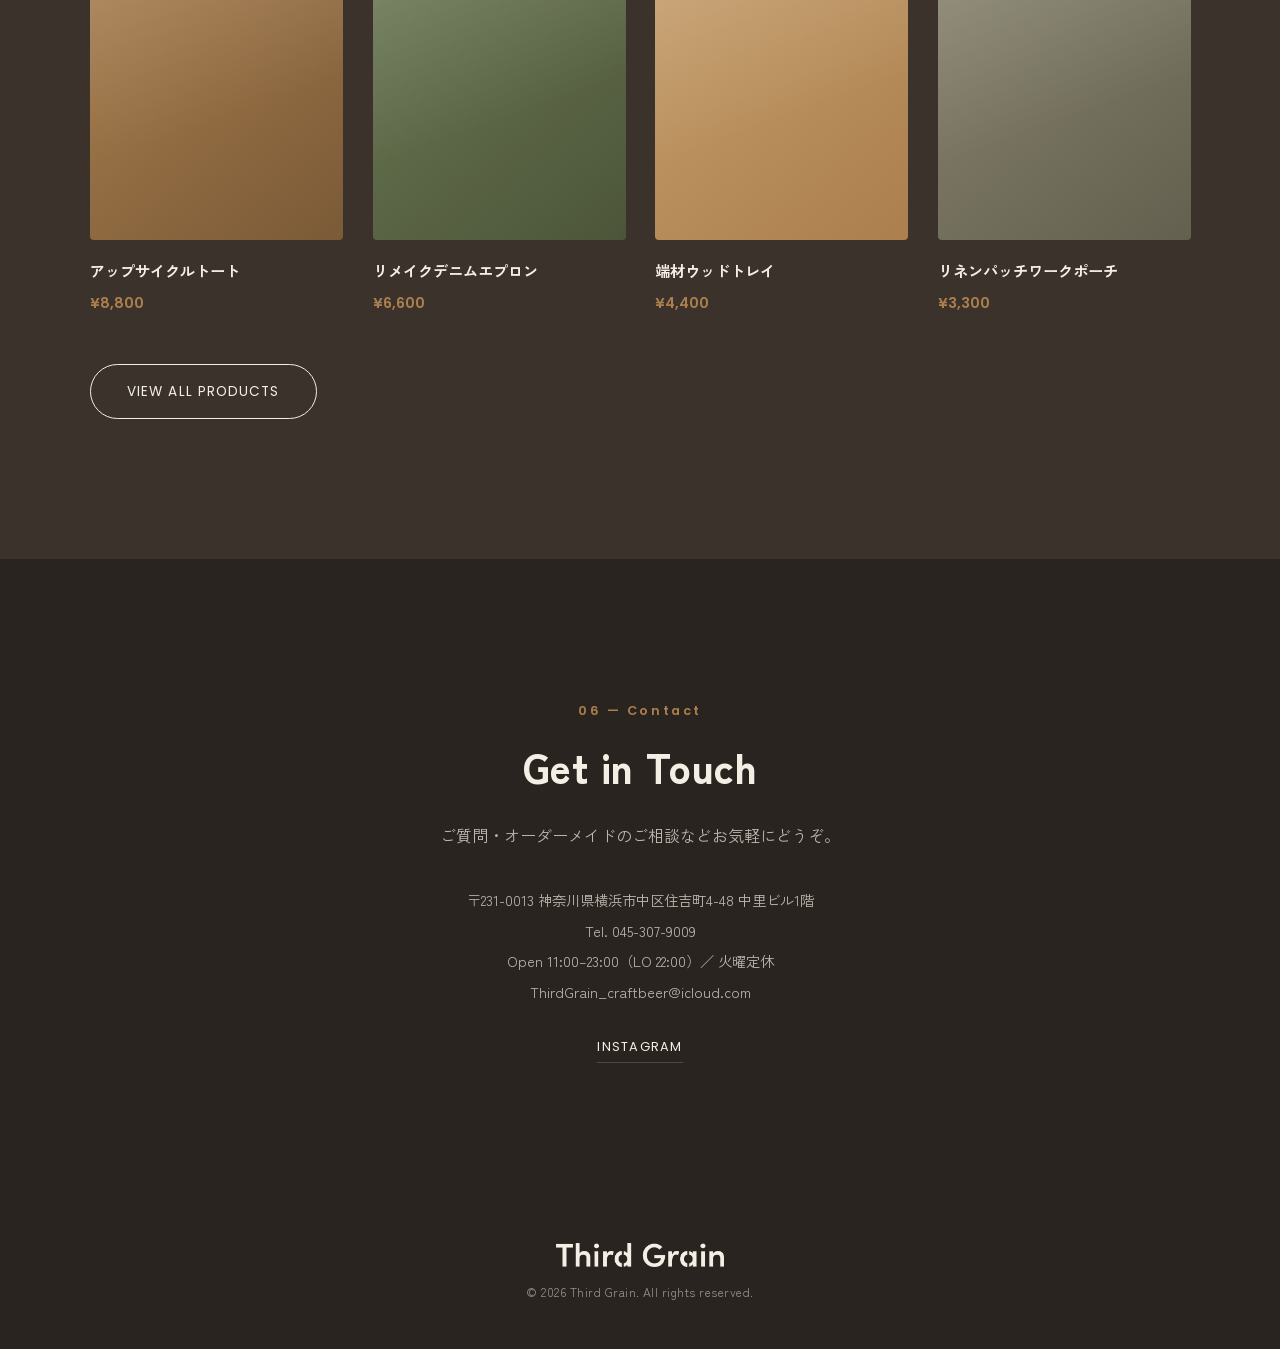
==== commit b46fa1be: "Replace Tap List marquee with an auto-advancing arch carousel The horizontal auto-scroll read as pla" ====
--- a/index.html
+++ b/index.html
@@ -111,15 +111,15 @@
     </div>
   </section>
 
-  <!-- タップリスト(自動横スクロール) -->
+  <!-- タップリスト(アーチ状のカルーセル。中央の1枚だけくっきり、両隣はもやがかって待機、自動で送られる) -->
   <section class="section gallery" id="gallery">
     <div class="section-inner">
       <p class="eyebrow reveal-on-scroll light">01 — Tap List</p>
       <h2 class="section-title light reveal-on-scroll">Now Pouring</h2>
       <a class="nav-cta ec-cta reveal-on-scroll" href="https://upcycle-beer.com/?srsltid=AfmBOorLxPD1S9AR55NLok968urN-Kt15aA11379yNTFlN8lTMMnHVA3" target="_blank" rel="noopener">EC SITE</a>
     </div>
-    <div class="marquee">
-      <div class="marquee-track" id="marqueeTrack"></div>
+    <div class="tap-carousel" id="tapCarousel">
+      <div class="tap-carousel-track" id="tapCarouselTrack"></div>
     </div>
   </section>
 </div>
--- a/style.css
+++ b/style.css
@@ -510,52 +510,81 @@
 }
 .btn-outline:hover { background: var(--cream); color: var(--espresso); }
 
-/* ---------- タップリスト(自動横スクロール) ---------- */
+/* ---------- タップリスト(アーチ状の自動カルーセル) ---------- */
 .gallery { padding-bottom: clamp(60px, 8vw, 100px); }
 .gallery .section-inner { text-align: center; margin-bottom: 44px; }
 
-.marquee {
+.tap-carousel {
+  position: relative;
+  height: clamp(360px, 38vw, 500px);
+}
+.tap-carousel-track {
+  position: relative;
+  width: 100%;
+  height: 100%;
+}
+/* 中央からの符号付き距離 --d / 絶対距離 --ad はJSが設定する。
+   中央(--d:0)はくっきり、両隣(|--d|:1)はぼかし・縮小・半透明でもやがかった待機状態、
+   それより外側(.is-far)は透明にして見えなくする */
+.tap-card {
+  position: absolute;
+  top: 50%;
+  left: 50%;
+  width: clamp(200px, 26vw, 340px);
+  margin: 0;
+  cursor: pointer;
+  transition: transform 0.7s var(--ease), opacity 0.7s var(--ease), filter 0.7s var(--ease);
+  transform:
+    translate(-50%, -50%)
+    translateX(calc(var(--d) * 54%))
+    translateY(calc(var(--ad) * 32px))
+    rotate(calc(var(--d) * -7deg))
+    scale(calc(1 - var(--ad) * 0.17));
+  opacity: calc(1 - var(--ad) * 0.5);
+  filter: blur(calc(var(--ad) * 3px));
+  z-index: calc(10 - var(--ad));
+}
+.tap-card.is-center { cursor: default; }
+.tap-card.is-far { opacity: 0; pointer-events: none; }
+
+.tap-thumb {
+  position: relative;
   overflow: hidden;
-  touch-action: pan-y;
-  cursor: grab;
-  user-select: none;
-  -webkit-mask-image: linear-gradient(90deg, transparent, #000 6%, #000 94%, transparent);
-  mask-image: linear-gradient(90deg, transparent, #000 6%, #000 94%, transparent);
-}
-.marquee.is-dragging { cursor: grabbing; }
-.marquee-track {
-  display: flex;
-  gap: 32px;
-  width: max-content;
-  padding: 0 clamp(20px, 5vw, 56px);
-  will-change: transform;
-}
-
-.tap-item {
-  flex: 0 0 clamp(240px, 32vw, 420px);
-  margin: 0;
-}
-.tap-item img {
+  box-shadow: 0 24px 48px -20px rgba(0, 0, 0, 0.6);
+}
+.tap-thumb::after {
+  content: "";
+  position: absolute;
+  inset: 0;
+  box-shadow: inset 0 0 0 1px rgba(244, 239, 228, 0.14);
+  pointer-events: none;
+}
+.tap-thumb img {
+  display: block;
   width: 100%;
   aspect-ratio: 1 / 1;
   object-fit: cover;
-  border-radius: 8px;
   background: #ece7dd;
-  box-shadow: 0 22px 44px -18px rgba(0, 0, 0, 0.55);
-  transition: transform 0.4s var(--ease);
-}
-.tap-item:hover img { transform: translateY(-6px); }
-.tap-item figcaption {
-  margin-top: 18px;
+}
+.tap-thumb-scrim {
+  position: absolute;
+  inset: 0;
+  background: linear-gradient(180deg, transparent 45%, rgba(20, 16, 12, 0.8) 100%);
+}
+.tap-caption {
+  position: absolute;
+  left: 18px;
+  right: 18px;
+  bottom: 16px;
   display: flex;
   align-items: baseline;
-  gap: 12px;
+  gap: 10px;
 }
 .tap-num {
   font-family: var(--font-logo);
-  font-size: 0.9rem;
+  font-size: 0.85rem;
   color: var(--wheat-soft);
-  letter-spacing: 0.05em;
+  letter-spacing: 0.08em;
 }
 .tap-name {
   font-family: var(--font-tag);
@@ -569,15 +598,16 @@
 .atmo-slideshow {
   position: relative;
   width: 100%;
-  height: clamp(420px, 70vh, 760px);
+  /* 画面いっぱいに写真を映しつつ、最初のcover版より縦を長めにして
+     クロップ量を元写真の比率寄りに近づけた、中間くらいの箱の形 */
+  height: clamp(560px, 82vh, 920px);
   overflow: hidden;
 }
 .atmo-slide {
   position: absolute;
   inset: 0;
   background-color: var(--espresso);
-  background-size: contain;
-  background-repeat: no-repeat;
+  background-size: cover;
   background-position: center;
   opacity: 0;
   transition: opacity 1.4s var(--ease);
@@ -958,12 +988,12 @@
   .nav-cta { font-size: 0.68rem; padding: 8px 16px; }
   .eyebrow { font-size: 0.7rem; }
 
-  /* タップリストは少し小さくして、両サイドの隣のカードが見えるようにする */
-  .marquee-track { gap: 16px; padding: 0 12px; }
-  .tap-item { flex: 0 0 54vw; }
+  /* タップリストのカルーセルは少し小さくして、画面からはみ出さないようにする */
+  .tap-carousel { height: clamp(260px, 72vw, 340px); }
+  .tap-card { width: clamp(160px, 54vw, 220px); }
   .tap-name { font-size: 0.9rem; }
 
-  .atmo-slideshow { height: clamp(320px, 56vh, 520px); }
+  .atmo-slideshow { height: clamp(420px, 68vh, 640px); }
 
   /* カレンダー */
   .calendar-day { font-size: 0.72rem; min-height: 56px; padding: 6px 2px; }
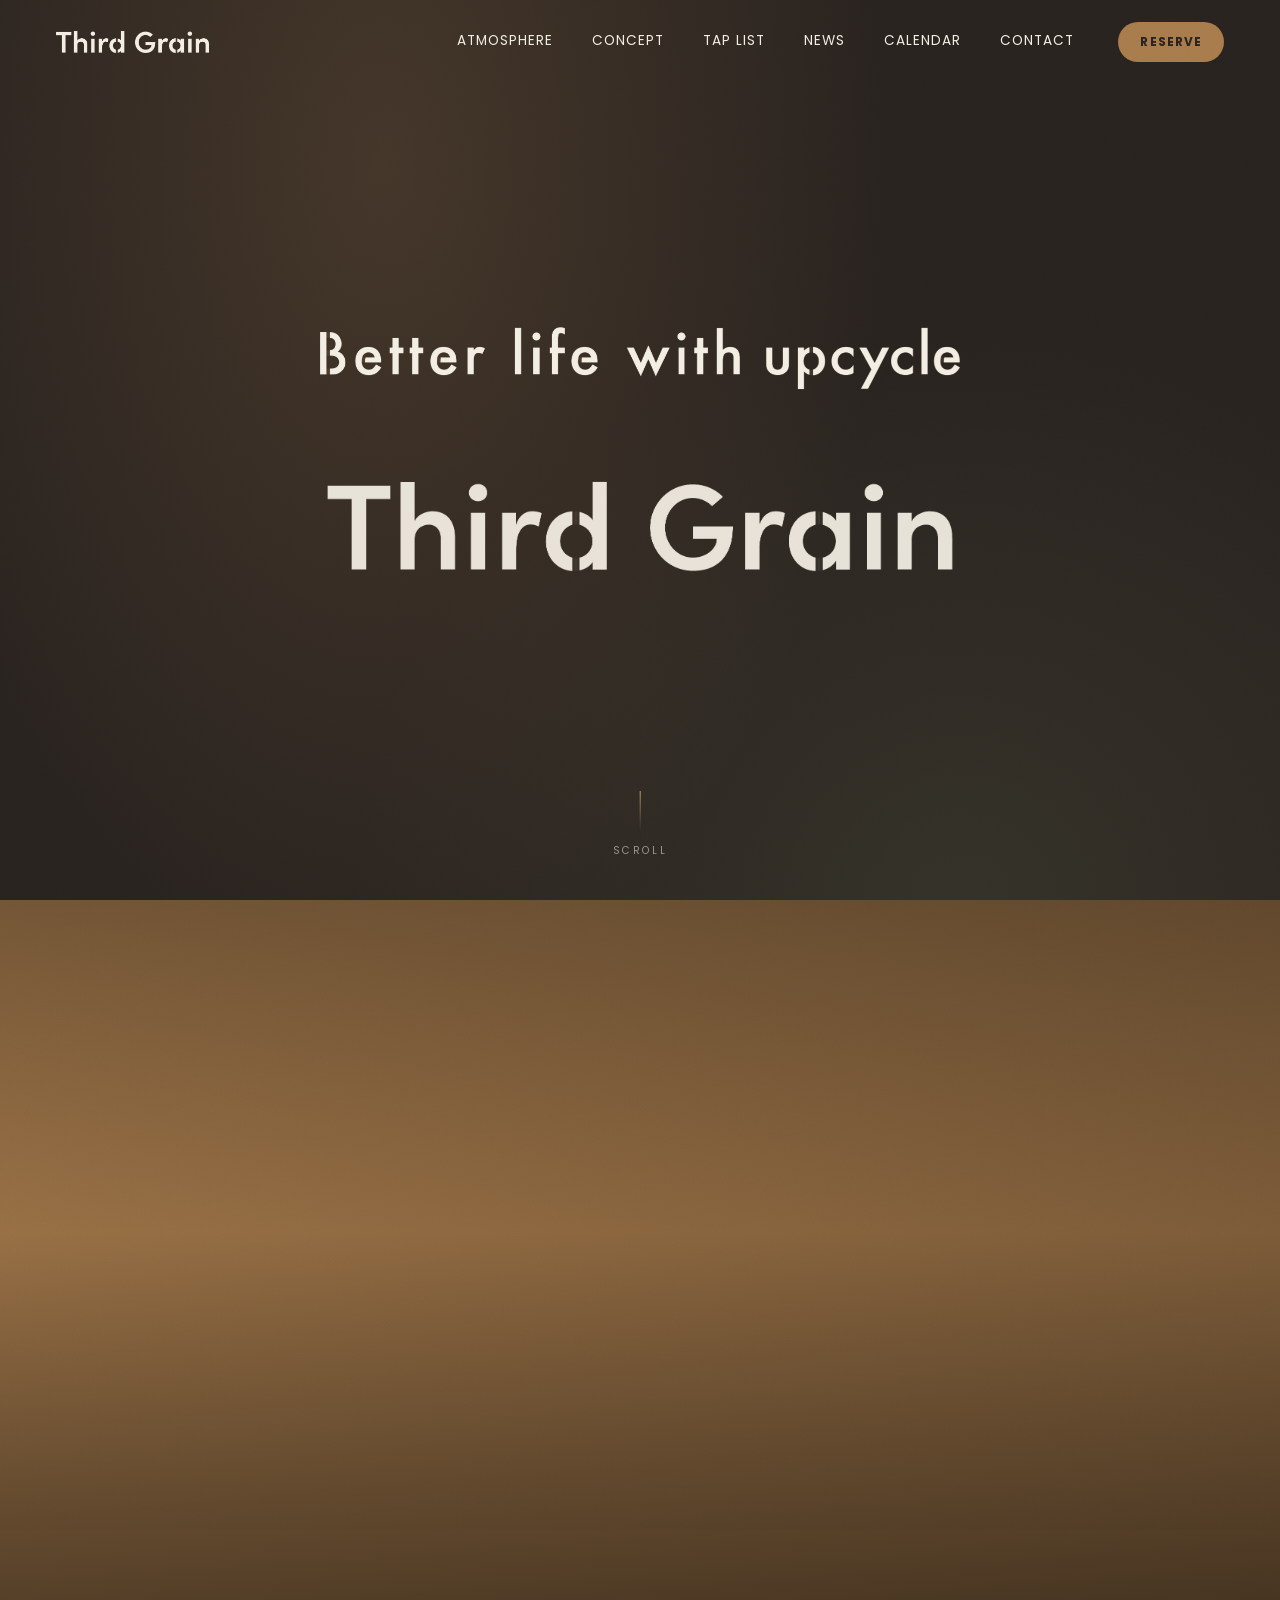
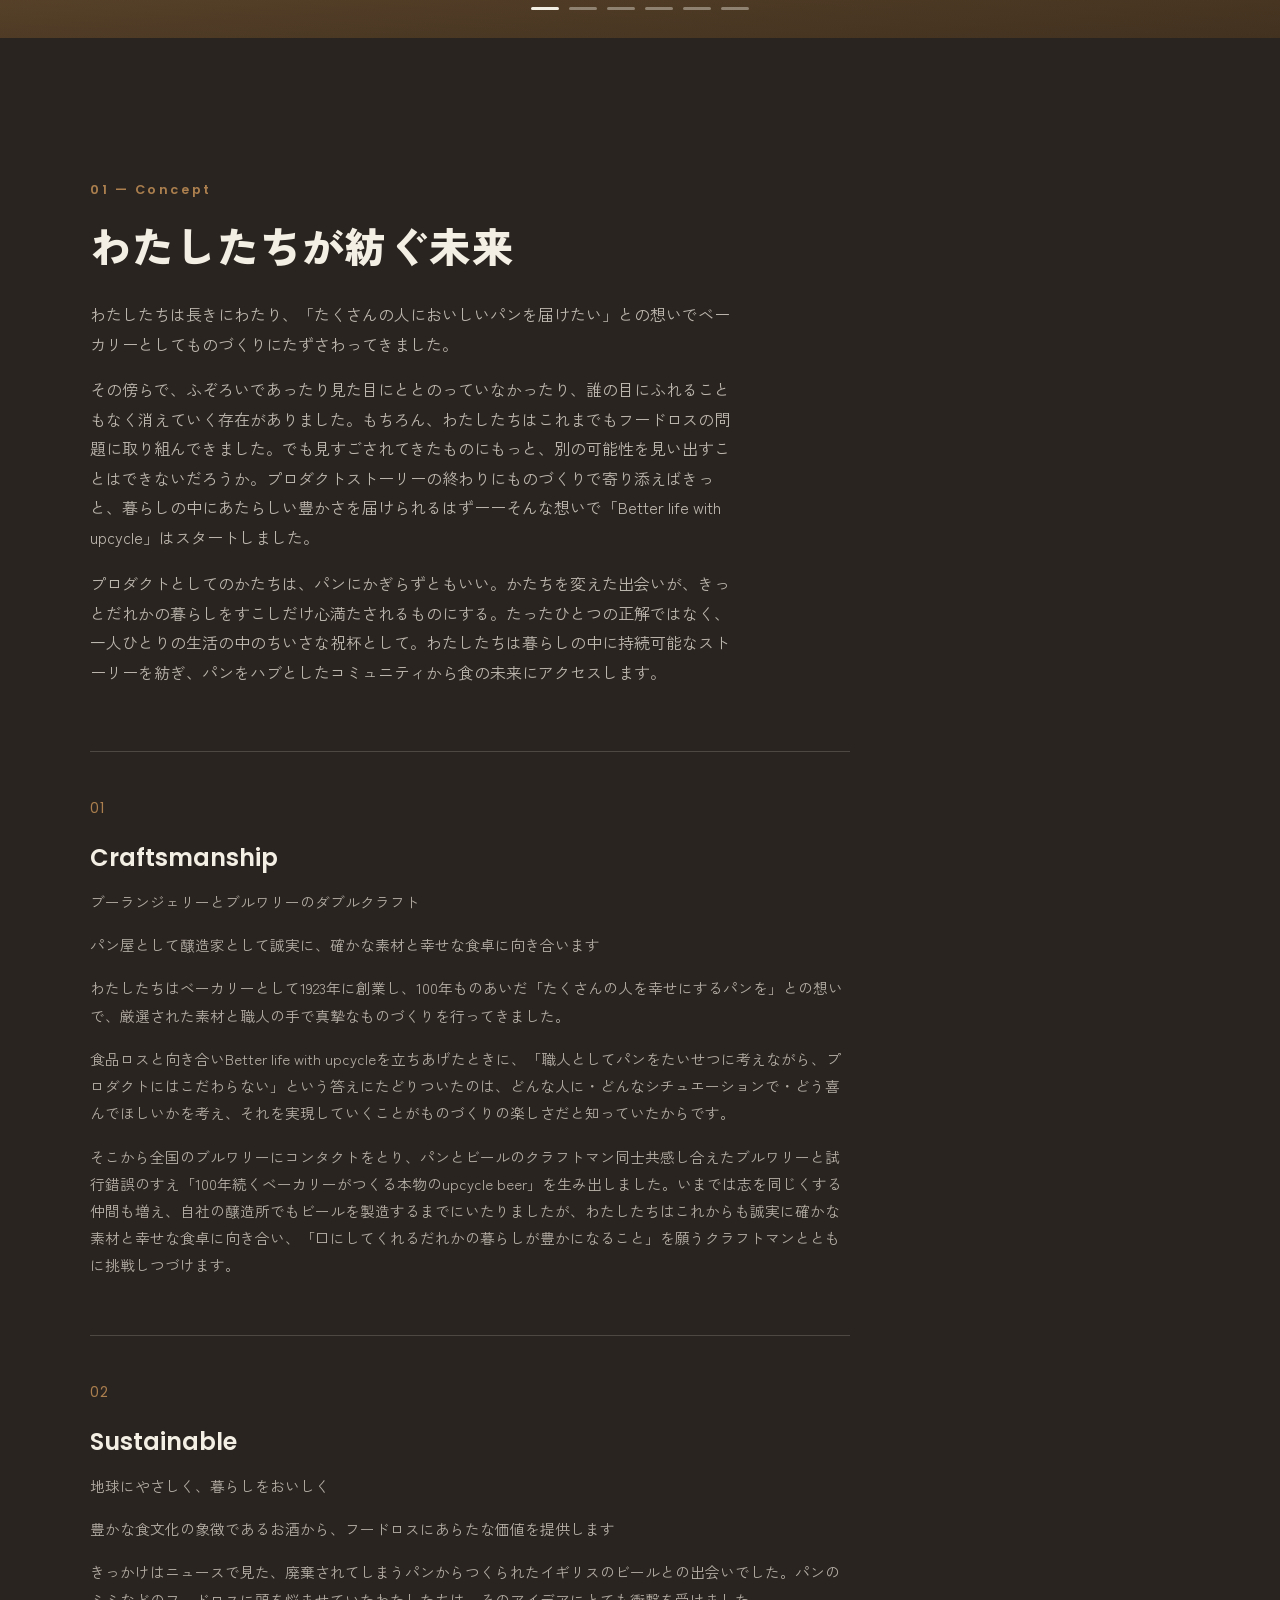
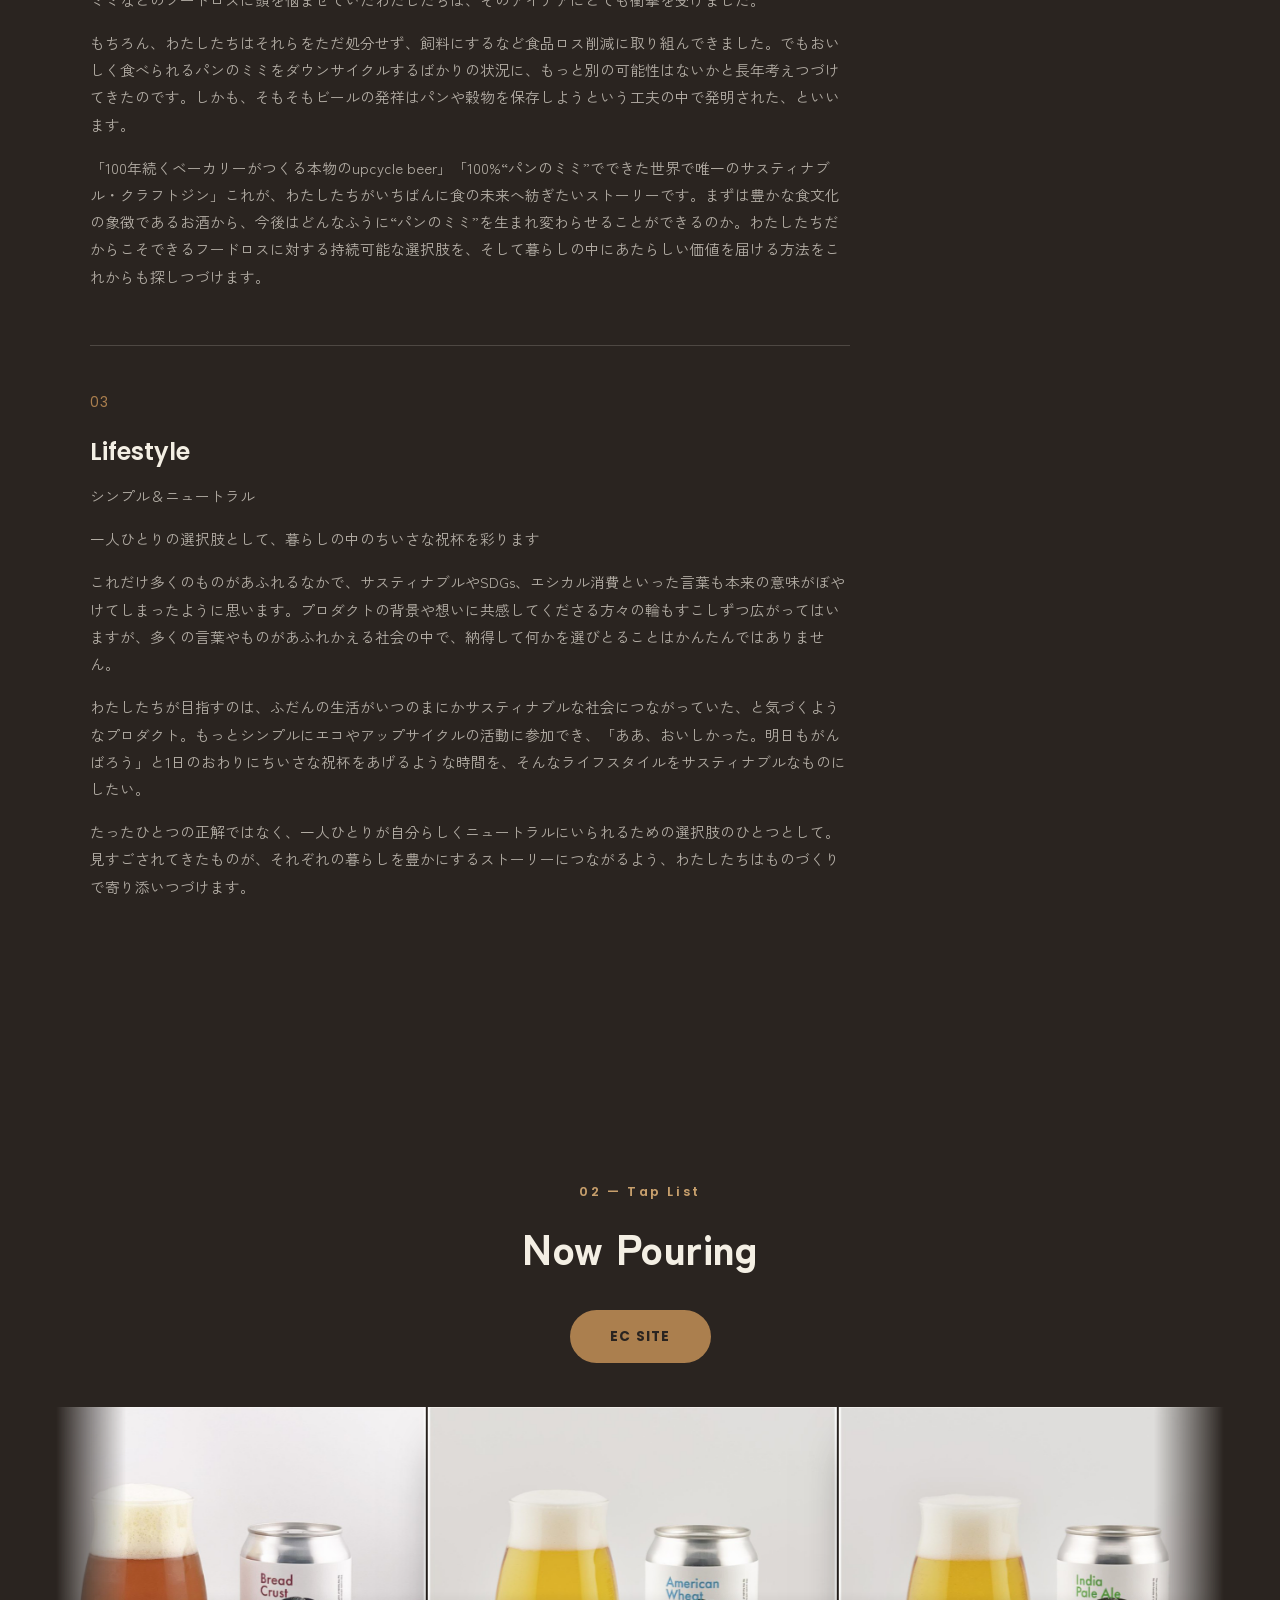
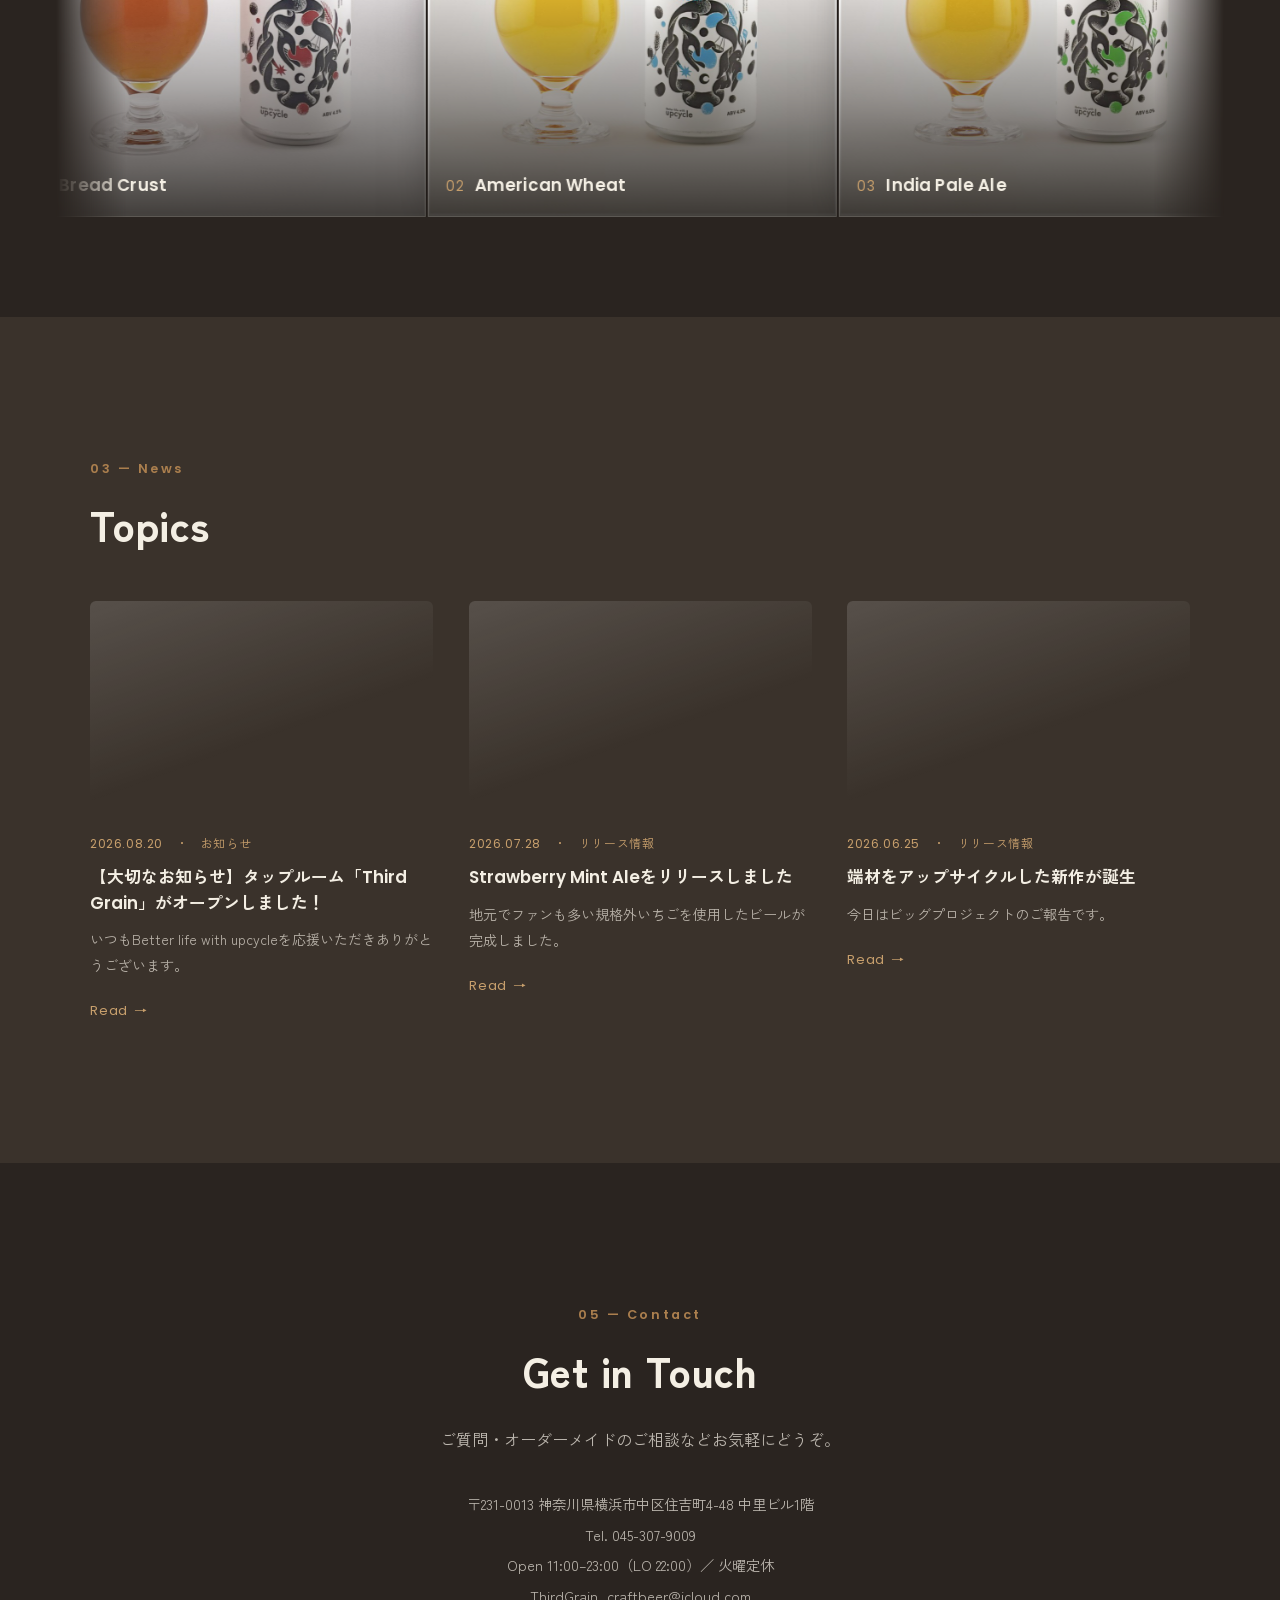
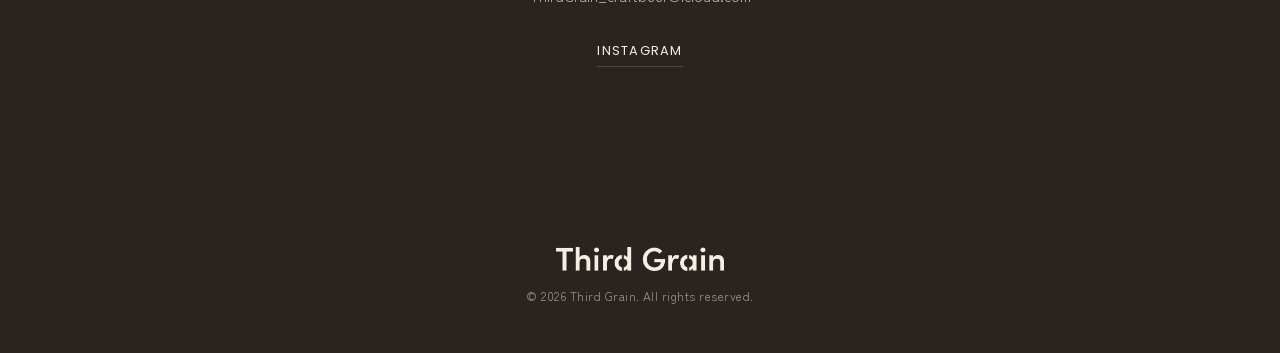
==== commit 39e70afe: "Revert Tap List to the marquee, reorder sections, drop Products Three asks:  1. Undo yesterday's Tap" ====
--- a/index.html
+++ b/index.html
@@ -34,11 +34,10 @@
     <div class="nav-right">
       <nav class="nav-links">
         <a href="#atmosphere">Atmosphere</a>
+        <a href="#concept">Concept</a>
         <a href="#gallery">Tap List</a>
         <a href="#news">News</a>
         <a href="#calendar">Calendar</a>
-        <a href="#concept">Concept</a>
-        <a href="#products">Products</a>
         <a href="#contact">Contact</a>
       </nav>
       <a class="nav-cta" href="https://www.hotpepper.jp/strJ004660130/" target="_blank" rel="noopener">Reserve</a>
@@ -53,7 +52,7 @@
 <div class="calendar-page-overlay" id="calendarOverlay" hidden>
   <div class="calendar-page-panel">
     <button type="button" class="calendar-page-close" id="calendarOverlayClose" aria-label="閉じる">×</button>
-    <p class="eyebrow">03 — Events</p>
+    <p class="eyebrow">04 — Events</p>
     <h2 class="section-title">Calendar</h2>
 
     <div class="calendar-wrap">
@@ -111,35 +110,14 @@
     </div>
   </section>
 
-  <!-- タップリスト(アーチ状のカルーセル。中央の1枚だけくっきり、両隣はもやがかって待機、自動で送られる) -->
-  <section class="section gallery" id="gallery">
-    <div class="section-inner">
-      <p class="eyebrow reveal-on-scroll light">01 — Tap List</p>
-      <h2 class="section-title light reveal-on-scroll">Now Pouring</h2>
-      <a class="nav-cta ec-cta reveal-on-scroll" href="https://upcycle-beer.com/?srsltid=AfmBOorLxPD1S9AR55NLok968urN-Kt15aA11379yNTFlN8lTMMnHVA3" target="_blank" rel="noopener">EC SITE</a>
-    </div>
-    <div class="tap-carousel" id="tapCarousel">
-      <div class="tap-carousel-track" id="tapCarouselTrack"></div>
-    </div>
-  </section>
 </div>
 
 <main>
-
-  <!-- 最新情報 -->
-  <section class="section news" id="news">
-    <div class="section-inner">
-      <p class="eyebrow reveal-on-scroll">02 — News</p>
-      <h2 class="section-title reveal-on-scroll">Topics</h2>
-
-      <div class="news-grid" id="newsGrid"></div>
-    </div>
-  </section>
 
   <!-- コンセプト -->
   <section class="section concept" id="concept">
     <div class="section-inner">
-      <p class="eyebrow reveal-on-scroll">04 — Concept</p>
+      <p class="eyebrow reveal-on-scroll">01 — Concept</p>
       <h2 class="section-title reveal-on-scroll">わたしたちが紡ぐ未来</h2>
       <p class="section-text reveal-on-scroll">
         わたしたちは長きにわたり、「たくさんの人においしいパンを届けたい」との想いでベーカリーとしてものづくりにたずさわってきました。
@@ -185,43 +163,32 @@
     </div>
   </section>
 
-  <!-- プロダクト -->
-  <section class="section products" id="products">
+  <!-- タップリスト(自動横スクロール) -->
+  <section class="section gallery" id="gallery">
     <div class="section-inner">
-      <p class="eyebrow reveal-on-scroll">05 — Products</p>
-      <h2 class="section-title reveal-on-scroll">Featured Items</h2>
-
-      <div class="product-grid">
-        <article class="product-card reveal-on-scroll">
-          <div class="product-thumb thumb-a"></div>
-          <h3>アップサイクルトート</h3>
-          <p class="product-price">¥8,800</p>
-        </article>
-        <article class="product-card reveal-on-scroll">
-          <div class="product-thumb thumb-b"></div>
-          <h3>リメイクデニムエプロン</h3>
-          <p class="product-price">¥6,600</p>
-        </article>
-        <article class="product-card reveal-on-scroll">
-          <div class="product-thumb thumb-c"></div>
-          <h3>端材ウッドトレイ</h3>
-          <p class="product-price">¥4,400</p>
-        </article>
-        <article class="product-card reveal-on-scroll">
-          <div class="product-thumb thumb-d"></div>
-          <h3>リネンパッチワークポーチ</h3>
-          <p class="product-price">¥3,300</p>
-        </article>
-      </div>
-
-      <a href="#" class="btn-outline reveal-on-scroll">View All Products</a>
+      <p class="eyebrow reveal-on-scroll light">02 — Tap List</p>
+      <h2 class="section-title light reveal-on-scroll">Now Pouring</h2>
+      <a class="nav-cta ec-cta reveal-on-scroll" href="https://upcycle-beer.com/?srsltid=AfmBOorLxPD1S9AR55NLok968urN-Kt15aA11379yNTFlN8lTMMnHVA3" target="_blank" rel="noopener">EC SITE</a>
+    </div>
+    <div class="marquee">
+      <div class="marquee-track" id="marqueeTrack"></div>
+    </div>
+  </section>
+
+  <!-- 最新情報 -->
+  <section class="section news" id="news">
+    <div class="section-inner">
+      <p class="eyebrow reveal-on-scroll">03 — News</p>
+      <h2 class="section-title reveal-on-scroll">Topics</h2>
+
+      <div class="news-grid" id="newsGrid"></div>
     </div>
   </section>
 
   <!-- コンタクト -->
   <section class="section contact" id="contact">
     <div class="section-inner narrow">
-      <p class="eyebrow reveal-on-scroll">06 — Contact</p>
+      <p class="eyebrow reveal-on-scroll">05 — Contact</p>
       <h2 class="section-title reveal-on-scroll">Get in Touch</h2>
       <p class="section-text reveal-on-scroll">
         ご質問・オーダーメイドのご相談などお気軽にどうぞ。
--- a/style.css
+++ b/style.css
@@ -457,105 +457,49 @@
 }
 .concept-block p:last-child { margin-bottom: 0; }
 
-/* ---------- プロダクト ---------- */
-.products { background: var(--espresso-soft); }
-.product-grid {
-  margin-top: 48px;
-  display: grid;
-  grid-template-columns: repeat(auto-fit, minmax(220px, 1fr));
-  gap: 30px;
-}
-.product-card { text-align: left; }
-.product-thumb {
-  aspect-ratio: 4 / 5;
-  border-radius: 4px;
-  margin-bottom: 16px;
-  position: relative;
+
+/* ---------- タップリスト(自動横スクロール) ---------- */
+/* dark-zoneの外(Concept/Newsなどと同じ<main>)に移動したので、
+   dark-zoneの暗い背景に頼らず自前で用意する */
+.gallery {
+  background: var(--espresso);
+  padding-bottom: clamp(60px, 8vw, 100px);
+}
+.gallery .section-inner { text-align: center; margin-bottom: 44px; }
+
+.marquee {
   overflow: hidden;
-}
-.product-thumb::after {
-  content: "";
-  position: absolute; inset: 0;
-  background: linear-gradient(160deg, rgba(255,255,255,0.15), transparent 60%);
-}
-.thumb-a { background: linear-gradient(140deg, #ab7f4e, #7a5a37); }
-.thumb-b { background: linear-gradient(140deg, #6d7a55, #4c5539); }
-.thumb-c { background: linear-gradient(140deg, #c79f6c, #ab7f4e); }
-.thumb-d { background: linear-gradient(140deg, #8a8570, #63604f); }
-
-.product-card h3 {
-  font-size: 0.95rem;
-  font-weight: 700;
-  margin: 0 0 6px;
-}
-.product-price {
+  touch-action: pan-y;
+  cursor: grab;
+  user-select: none;
+  -webkit-mask-image: linear-gradient(90deg, transparent, #000 6%, #000 94%, transparent);
+  mask-image: linear-gradient(90deg, transparent, #000 6%, #000 94%, transparent);
+}
+.marquee.is-dragging { cursor: grabbing; }
+.marquee-track {
+  display: flex;
+  gap: 2px;
+  width: max-content;
+  padding: 0 clamp(20px, 5vw, 56px);
+  will-change: transform;
+}
+
+.tap-item {
+  flex: 0 0 clamp(240px, 32vw, 420px);
   margin: 0;
-  font-family: var(--font-tag);
-  color: var(--wheat);
-  font-weight: 600;
-  font-size: 0.9rem;
-}
-
-.btn-outline {
-  display: inline-block;
-  margin-top: 48px;
-  padding: 14px 36px;
-  border: 1px solid var(--cream);
-  border-radius: 999px;
-  font-family: var(--font-tag);
-  font-size: 0.85rem;
-  letter-spacing: 0.08em;
-  text-transform: uppercase;
-  transition: background 0.3s var(--ease), color 0.3s var(--ease);
-}
-.btn-outline:hover { background: var(--cream); color: var(--espresso); }
-
-/* ---------- タップリスト(アーチ状の自動カルーセル) ---------- */
-.gallery { padding-bottom: clamp(60px, 8vw, 100px); }
-.gallery .section-inner { text-align: center; margin-bottom: 44px; }
-
-.tap-carousel {
-  position: relative;
-  height: clamp(360px, 38vw, 500px);
-}
-.tap-carousel-track {
-  position: relative;
-  width: 100%;
-  height: 100%;
-}
-/* 中央からの符号付き距離 --d / 絶対距離 --ad はJSが設定する。
-   中央(--d:0)はくっきり、両隣(|--d|:1)はぼかし・縮小・半透明でもやがかった待機状態、
-   それより外側(.is-far)は透明にして見えなくする */
-.tap-card {
-  position: absolute;
-  top: 50%;
-  left: 50%;
-  width: clamp(200px, 26vw, 340px);
-  margin: 0;
-  cursor: pointer;
-  transition: transform 0.7s var(--ease), opacity 0.7s var(--ease), filter 0.7s var(--ease);
-  transform:
-    translate(-50%, -50%)
-    translateX(calc(var(--d) * 54%))
-    translateY(calc(var(--ad) * 32px))
-    rotate(calc(var(--d) * -7deg))
-    scale(calc(1 - var(--ad) * 0.17));
-  opacity: calc(1 - var(--ad) * 0.5);
-  filter: blur(calc(var(--ad) * 3px));
-  z-index: calc(10 - var(--ad));
-}
-.tap-card.is-center { cursor: default; }
-.tap-card.is-far { opacity: 0; pointer-events: none; }
-
+}
 .tap-thumb {
   position: relative;
+  border-radius: 0;
   overflow: hidden;
   box-shadow: 0 24px 48px -20px rgba(0, 0, 0, 0.6);
+  transition: transform 0.4s var(--ease), box-shadow 0.4s var(--ease);
 }
 .tap-thumb::after {
   content: "";
   position: absolute;
   inset: 0;
+  border-radius: inherit;
   box-shadow: inset 0 0 0 1px rgba(244, 239, 228, 0.14);
   pointer-events: none;
 }
@@ -565,7 +509,13 @@
   aspect-ratio: 1 / 1;
   object-fit: cover;
   background: #ece7dd;
-}
+  transition: transform 0.6s var(--ease);
+}
+.tap-item:hover .tap-thumb {
+  transform: translateY(-8px);
+  box-shadow: 0 30px 56px -18px rgba(0, 0, 0, 0.65);
+}
+.tap-item:hover .tap-thumb img { transform: scale(1.06); }
 .tap-thumb-scrim {
   position: absolute;
   inset: 0;
@@ -984,13 +934,12 @@
   .concept-lead { font-size: 0.92rem; }
   .article-title { font-size: 1.3rem; }
   .news-card h3 { font-size: 0.95rem; }
-  .product-card h3 { font-size: 0.9rem; }
   .nav-cta { font-size: 0.68rem; padding: 8px 16px; }
   .eyebrow { font-size: 0.7rem; }
 
-  /* タップリストのカルーセルは少し小さくして、画面からはみ出さないようにする */
-  .tap-carousel { height: clamp(260px, 72vw, 340px); }
-  .tap-card { width: clamp(160px, 54vw, 220px); }
+  /* タップリストは少し小さくして、両サイドの隣のカードが見えるようにする */
+  .marquee-track { gap: 2px; padding: 0 12px; }
+  .tap-item { flex: 0 0 54vw; }
   .tap-name { font-size: 0.9rem; }
 
   .atmo-slideshow { height: clamp(420px, 68vh, 640px); }
